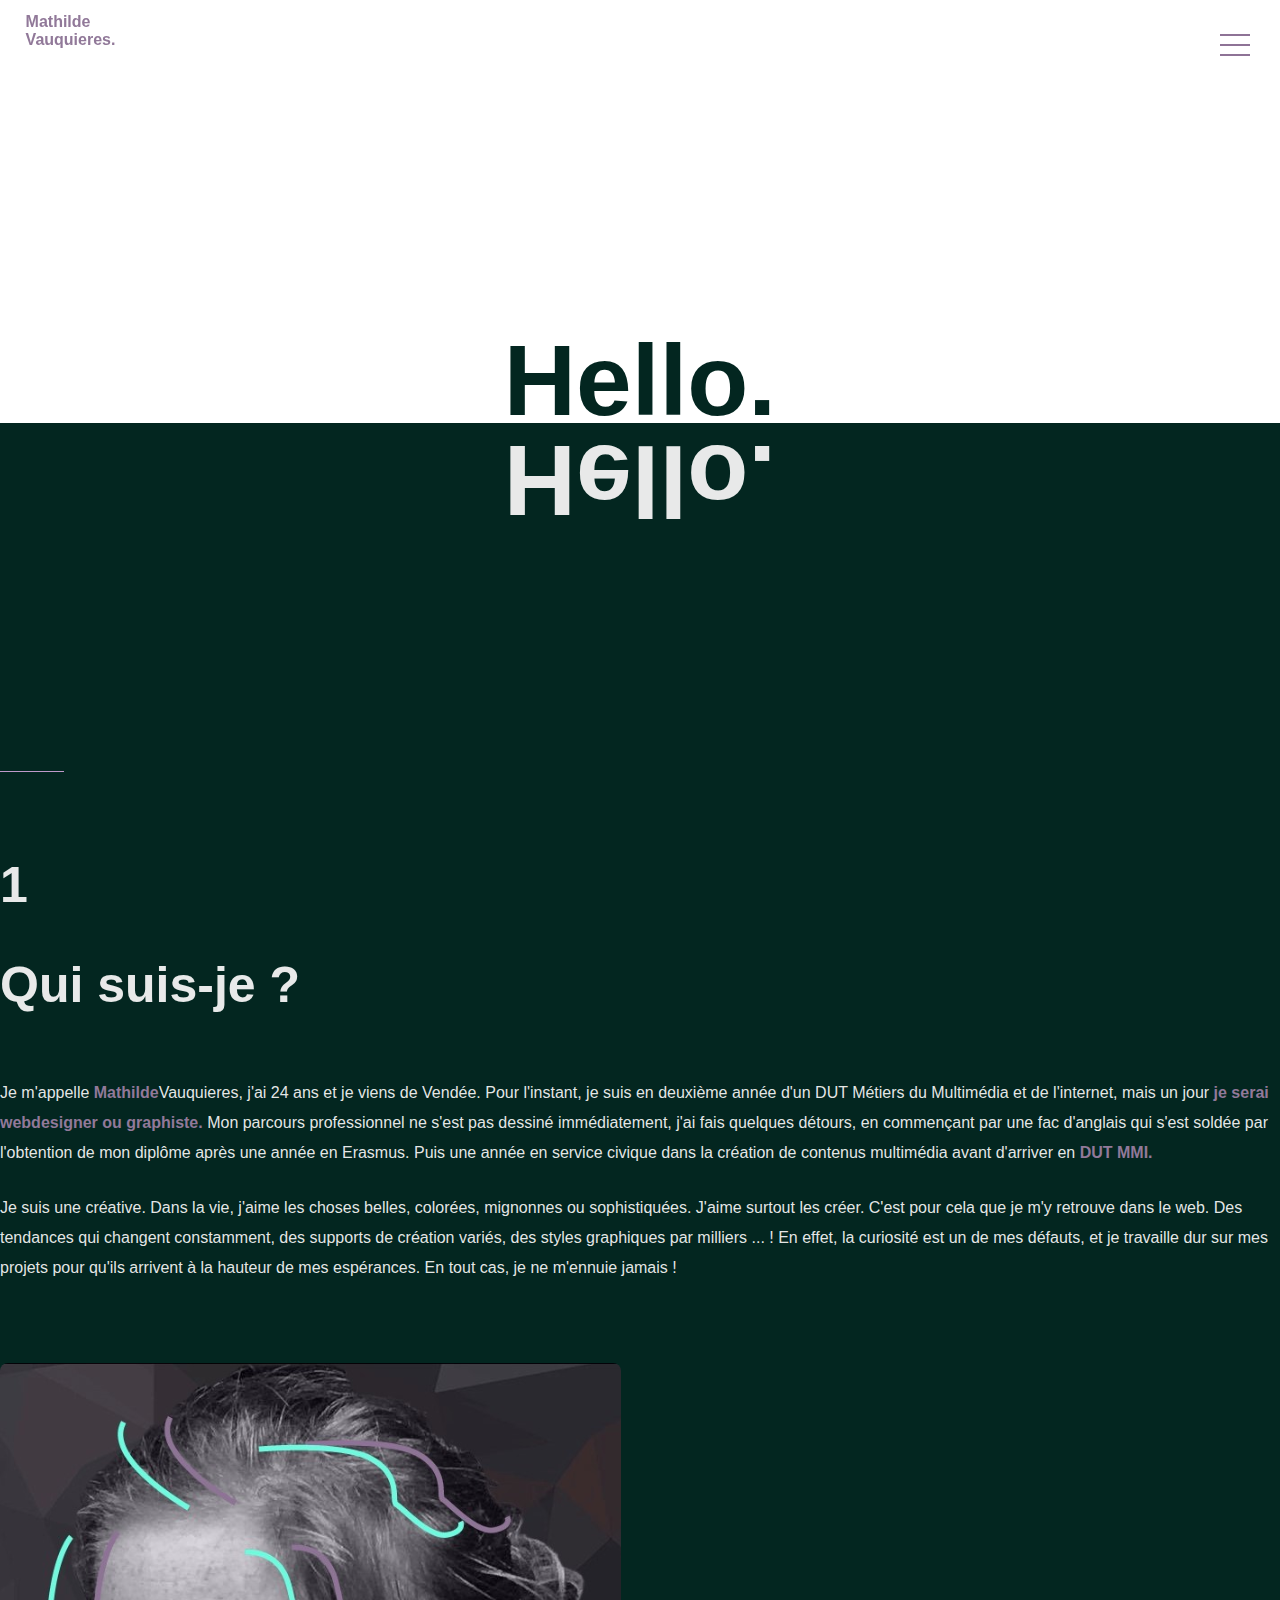
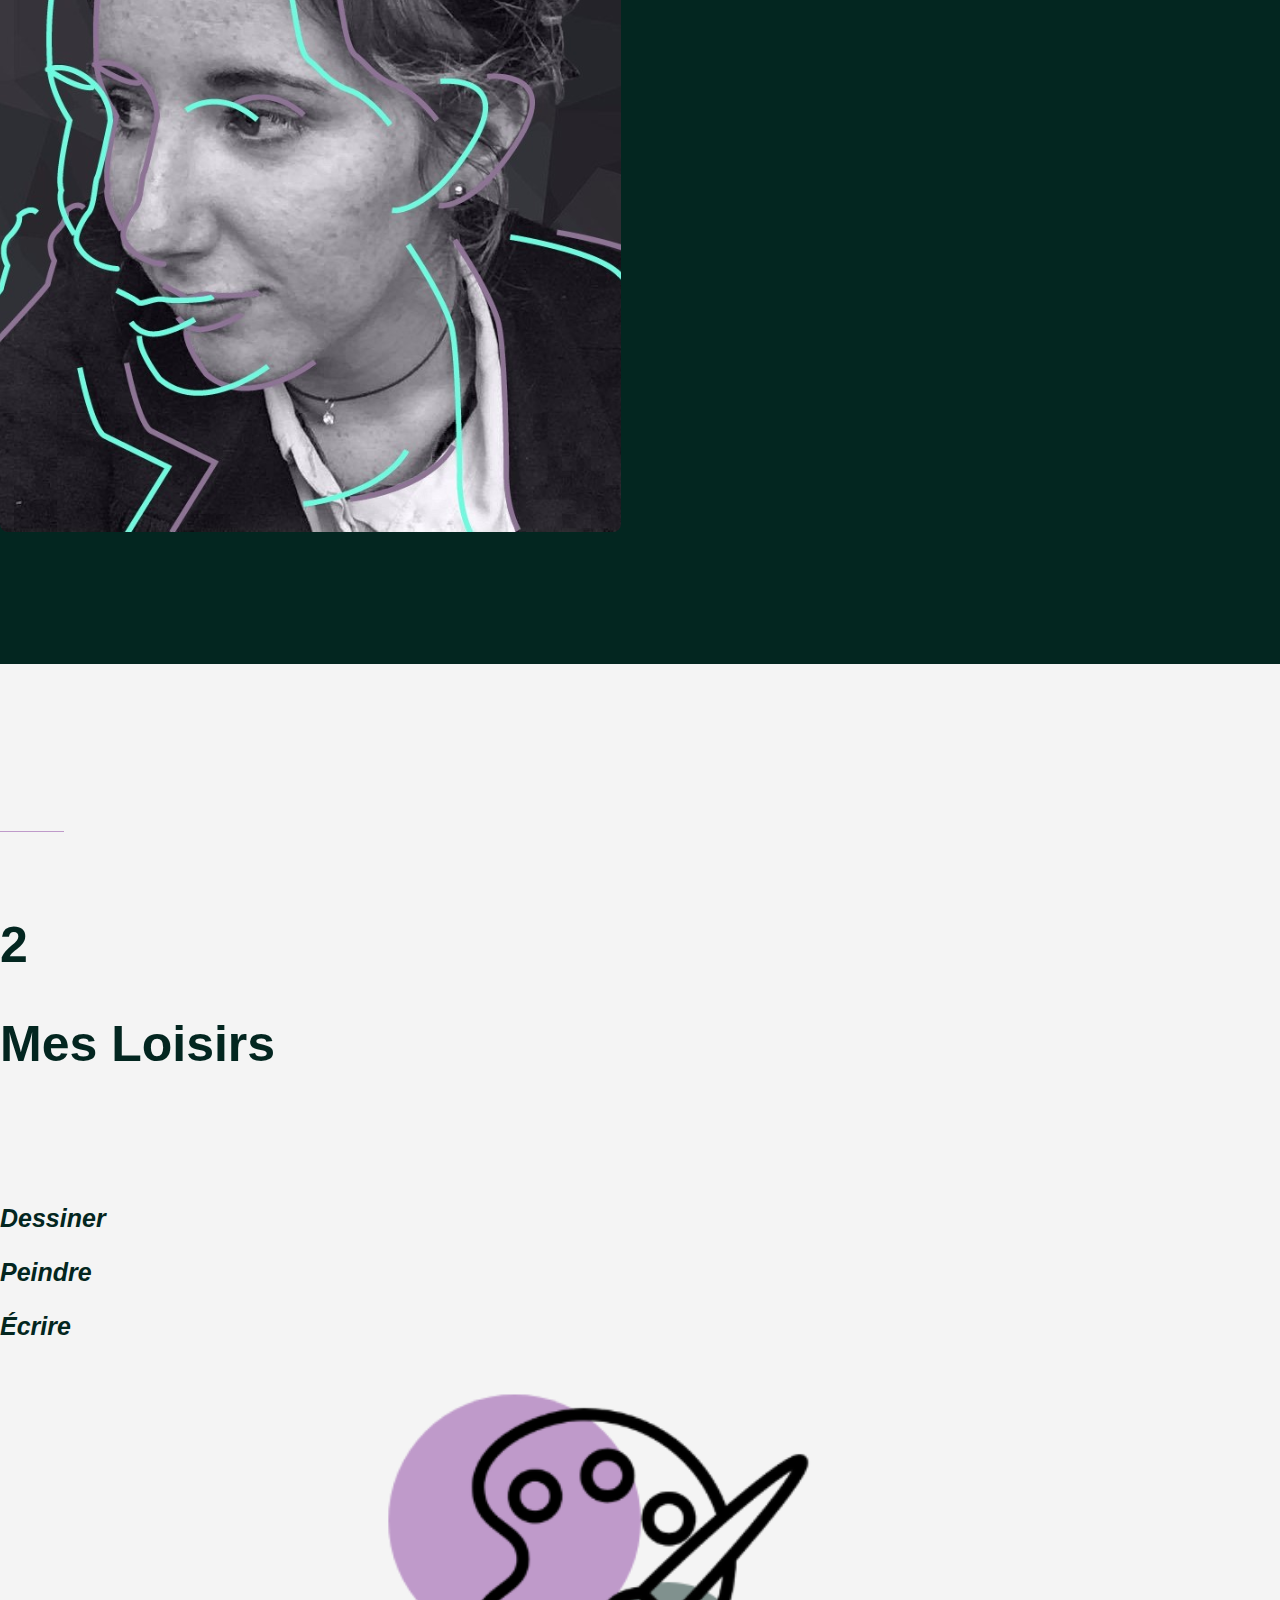
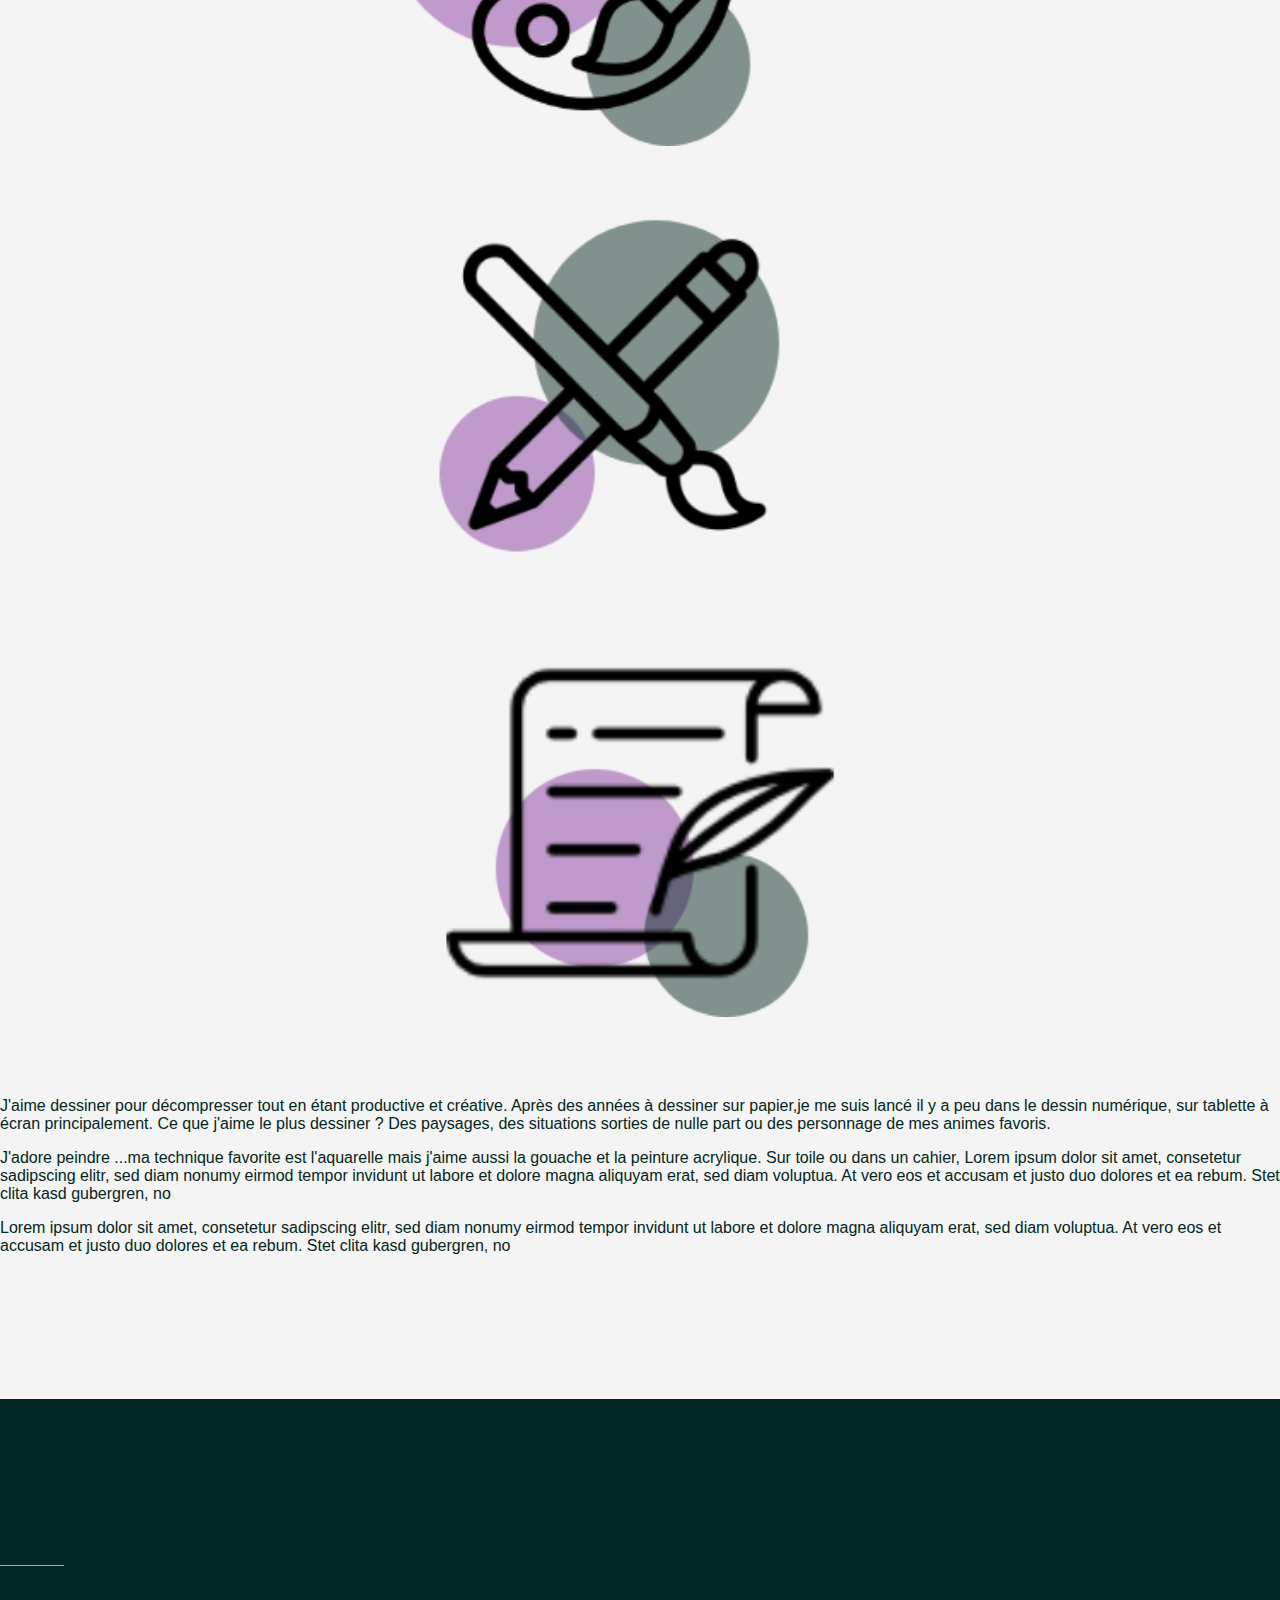
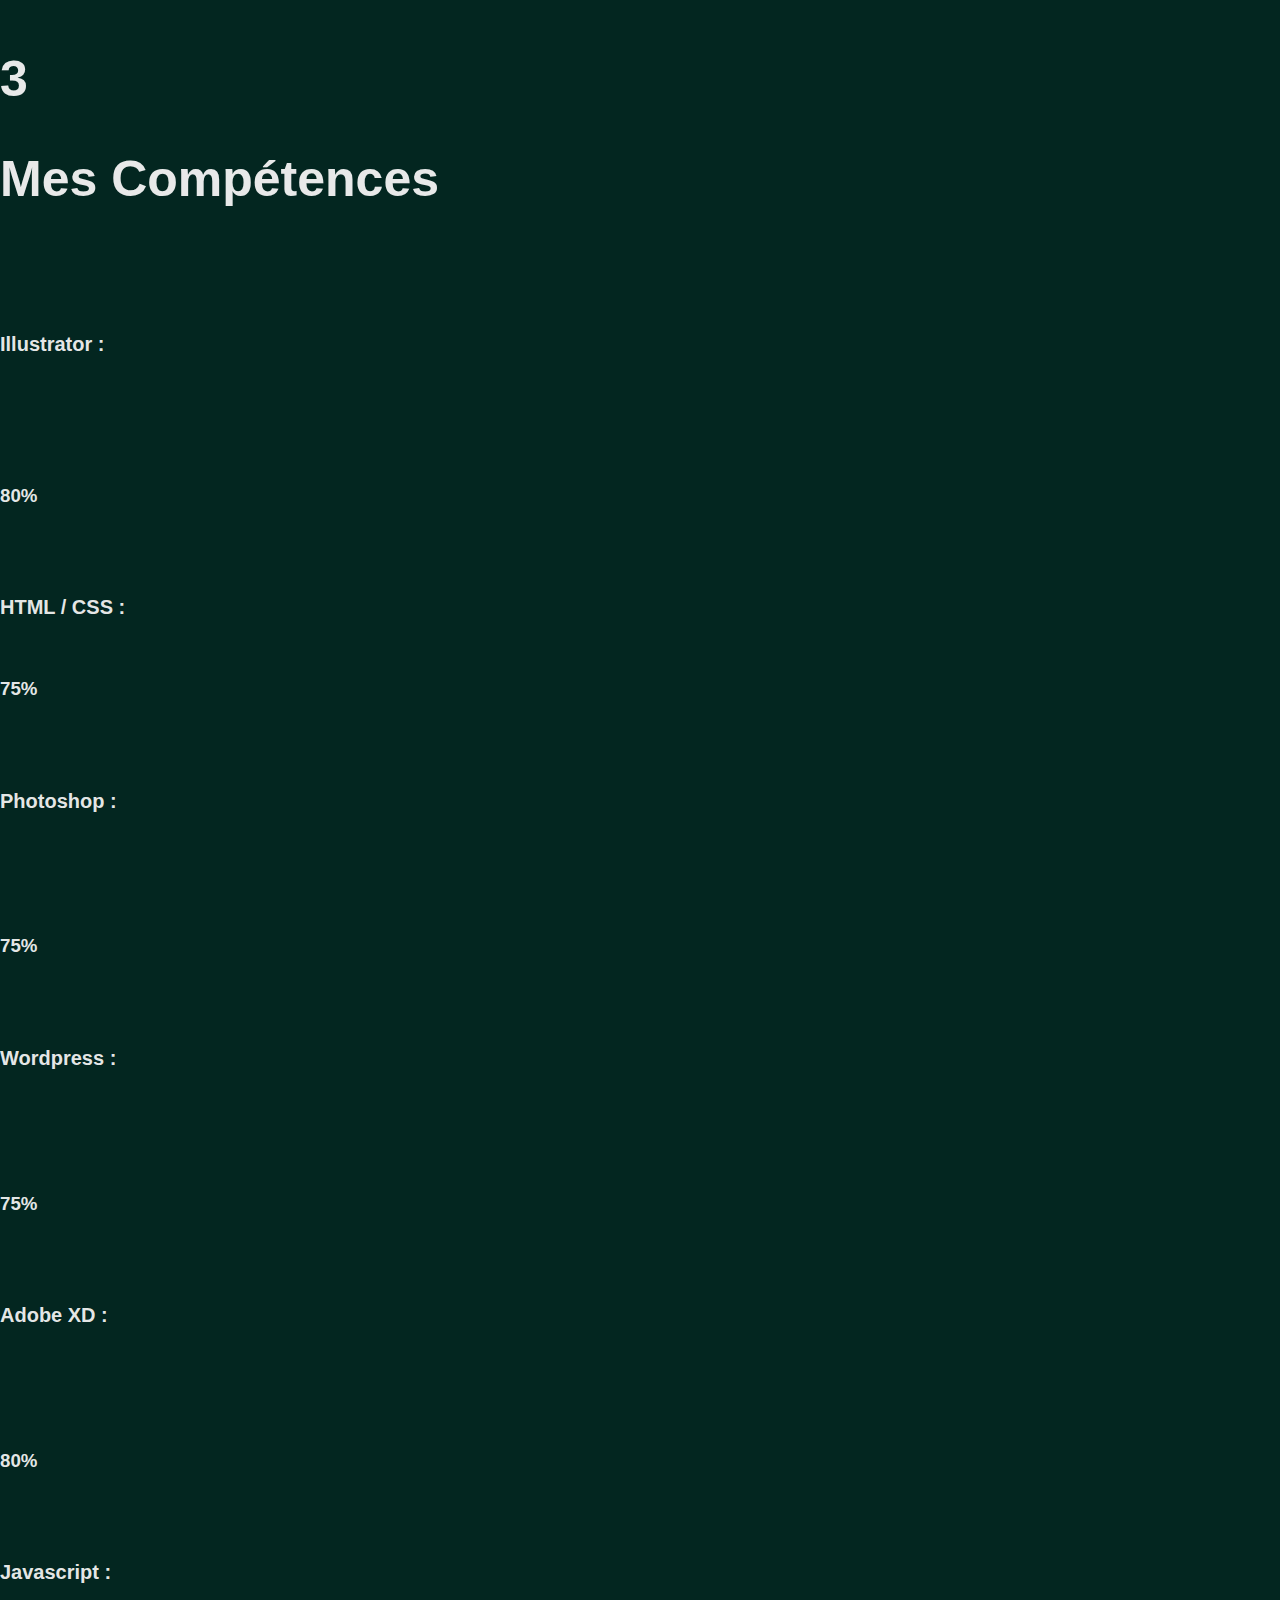
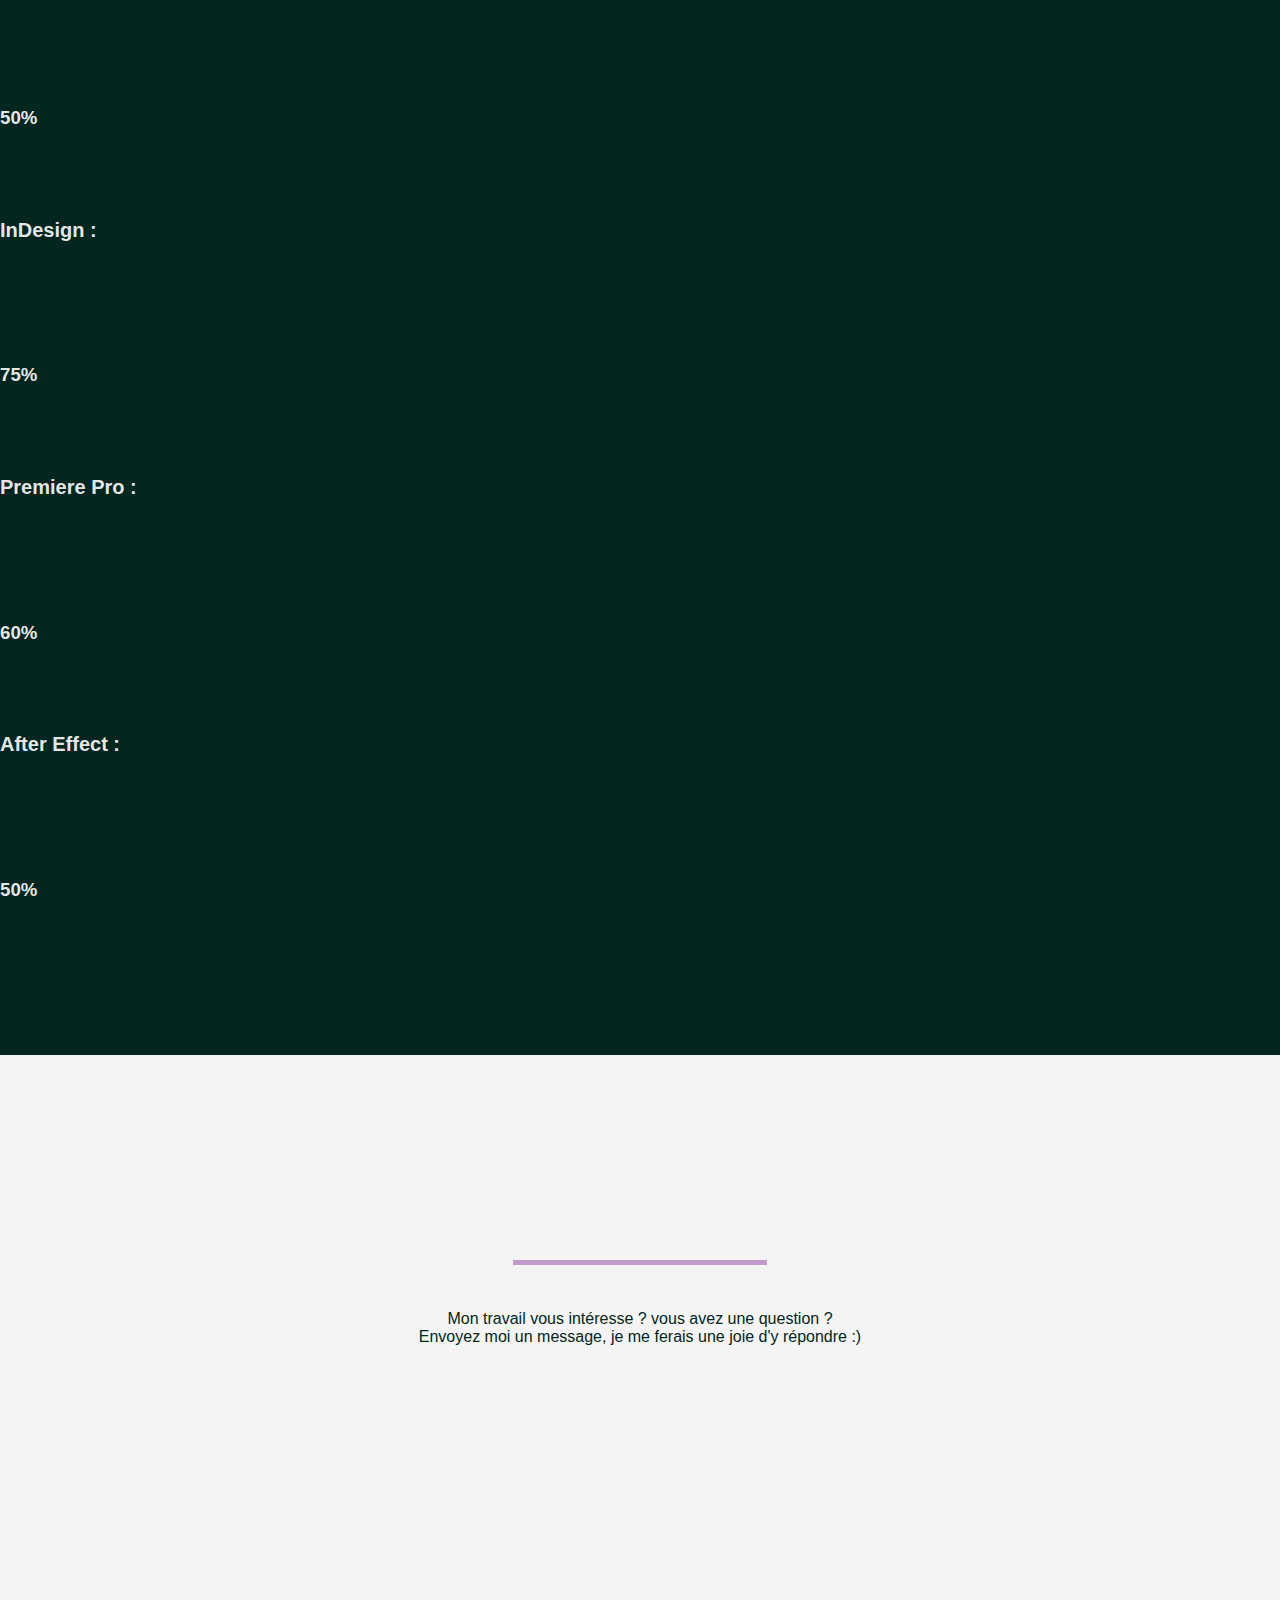
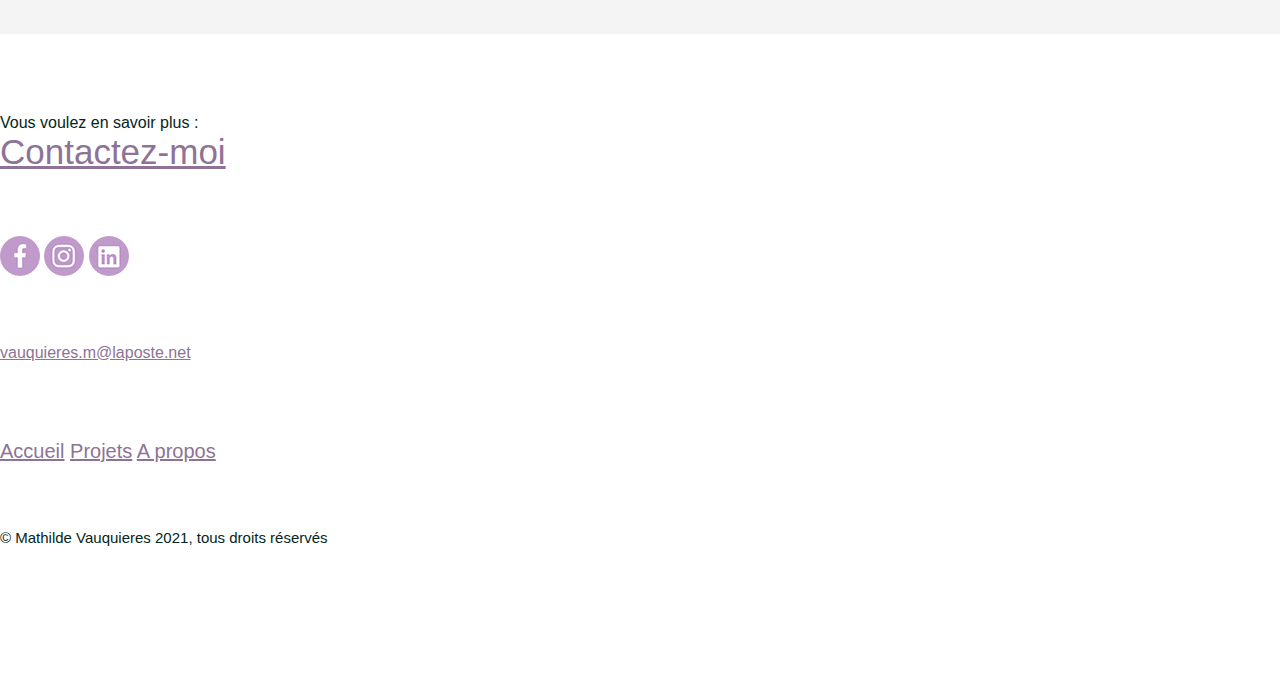
==== about.html @ ed8cfb17 "import about" ====
<!DOCTYPE html>
<html lang="fr">
    <head>
        <meta charset="UTF-8"/>
        <meta name="viewport" content="width=device-width, initial-scale=1, shrink-to-fit=no">

        <title>A Propos</title>

        <link rel="stylesheet" href="css/styles.css">
        <link rel="stylesheet" href="css/mediaqueries.css">
        <link rel="stylesheet" href="https://stackpath.bootstrapcdn.com/bootstrap/4.1.3/css/bootstrap.min.css" integrity="sha384-MCw98/SFnGE8fJT3GXwEOngsV7Zt27NXFoaoApmYm81iuXoPkFOJwJ8ERdknLPMO" crossorigin="anonymous">
        <link href="https://unpkg.com/aos@2.3.1/dist/aos.css" rel="stylesheet">

        <script src="js/script.js"></script>
        <script src="https://code.jquery.com/jquery-3.3.1.slim.min.js" integrity="sha384-q8i/X+965DzO0rT7abK41JStQIAqVgRVzpbzo5smXKp4YfRvH+8abtTE1Pi6jizo" crossorigin="anonymous"></script>
        <script src="https://cdnjs.cloudflare.com/ajax/libs/popper.js/1.14.3/umd/popper.min.js" integrity="sha384-ZMP7rVo3mIykV+2+9J3UJ46jBk0WLaUAdn689aCwoqbBJiSnjAK/l8WvCWPIPm49" crossorigin="anonymous"></script>
        <script src="https://stackpath.bootstrapcdn.com/bootstrap/4.1.3/js/bootstrap.min.js" integrity="sha384-ChfqqxuZUCnJSK3+MXmPNIyE6ZbWh2IMqE241rYiqJxyMiZ6OW/JmZQ5stwEULTy" crossorigin="anonymous"></script>


    </head>

    <body class="bodyabout">

    <header class="headerAbout">
        <p class="logoAbout">
            Mathilde <br> Vauquieres.
        </p>

        <div class="nav-toggle">
            <div class="nav-toggle-bar"></div>
         </div>
         <nav class="menu">
            <ul>
                <li><a href="accueil.html">accueil</a></li>
                <li><a href="article_1.html">Projets</a></li>
                <li><a href="about.html">A propos</a></li>
            </ul>
         </nav>         
    </header>
        <div id="progress"></div>

        <h1 class="titreabout">Hello.</h1>

        <section class="sectionAbout">
            <h1 class="titreabout1 flipH">Hello.</h1>

            <div class="container-fluid qui">
                <div class="row">
                    <img class="col-lg-1 col-md-1 col-sm-1 col-xs-1 barre1 img-fluid" src="img/barre.png">
                    <h2 class="col-lg-auto col-md-1 col-sm-1 col-xs-1 number">1</h2>
                    <h2 class="col-lg-auto col-md-auto col-sm-10 col-xs-auto who">Qui suis-je ?</h2>  
                </div>

                <div class="container">
                    <div class="row presentation">
                        <div class="col-lg-6">
                            <p class="texte"> 
                                Je m'appelle <strong style="color:#917999;">Mathilde</strong>Vauquieres, j'ai 24 ans et je viens de Vendée. Pour l'instant, je suis en deuxième année d'un DUT Métiers du Multimédia et de l'internet, mais un jour <strong style="color:#917999;">je serai webdesigner ou graphiste.</strong>
                                Mon parcours professionnel ne s'est pas dessiné immédiatement, j'ai fais quelques détours, en commençant par une fac d'anglais qui s'est soldée par l'obtention de mon diplôme après une année en Erasmus. Puis une année en service civique dans la création de contenus multimédia avant d'arriver en <strong style="color:#917999;">DUT MMI.</strong> 
                            </p>

                            <p class="texte part2">
                                Je suis une créative. Dans la vie, j'aime les choses belles, colorées, mignonnes ou sophistiquées. J'aime surtout les créer. C'est pour cela que je m'y retrouve dans le web. Des tendances qui changent constamment, des supports de création variés, des styles graphiques par milliers ... ! En effet, la curiosité est un de mes défauts,
                                et je travaille dur sur mes projets pour qu'ils arrivent à la hauteur de mes espérances. En tout cas, je ne m'ennuie jamais !
                            </p>
                        </div>

                        <div class="col-lg-1 col-md-6"></div>

                        <img class="col-lg-5 col-md-6 whoimg img-fluid" src="img/about.png">
                    </div>
                </div>

            </div>

        </section>

        <section>
            <div class="container-fluid loisir">
                <div class="row">
                    <img class="col-lg-1 col-md-1 barre1 img-fluid" src="img/barre.png">
                    <h2 class="col-lg-auto col-md-1 number">2</h2>
                    <h2 class="col-lg-auto col-md-auto who">Mes Loisirs</h2>  
                </div>

                <div class="container ">
                    <div class="row titrewho text-center">
                        <p class="col-lg-4 col-md-4 ">Dessiner</p>
                        <p class="col-lg-4 col-md-4">Peindre</p>
                        <p class="col-lg-4 col-md-4">Écrire</p>
                    </div>
                </div>

                <div class="container">
                    <div class="row imgloisirs d-flex justify-content-between">
                        <img class="col-lg-4 col-md-4 img-fluid" src="img/DESSIN.png">
                        <img class="col-lg-4 col-md-4 img-fluid" src="img/PEINDRE.png">
                        <img class="col-lg-4 col-md-4 img-fluid" src="img/ECRIRE.png">
                    </div>
                </div>

                <div class="container">
                    <div class="row">
                        <p class="col-lg-4 col-md-4">J'aime dessiner pour décompresser tout en étant productive et créative. Après des années à dessiner sur papier,je me suis lancé il y a peu dans le dessin numérique, sur tablette à écran principalement. Ce que j'aime le plus dessiner ? Des paysages, des situations sorties de nulle part ou des personnage de mes animes favoris.</p>
                        <p class="col-lg-4 col-md-4"> J'adore peindre ...ma technique favorite est l'aquarelle mais j'aime aussi la gouache et la peinture acrylique. Sur toile ou dans un cahier,                        Lorem ipsum dolor sit amet, consetetur sadipscing elitr, sed diam nonumy eirmod tempor invidunt ut labore et dolore magna aliquyam erat, sed diam voluptua. At vero eos et accusam et justo duo dolores et ea rebum. Stet clita kasd gubergren, no</p>
                        <p class="col-lg-4 col-md-4">Lorem ipsum dolor sit amet, consetetur sadipscing elitr, sed diam nonumy eirmod tempor invidunt ut labore et dolore magna aliquyam erat, sed diam voluptua. At vero eos et accusam et justo duo dolores et ea rebum. Stet clita kasd gubergren, no</p>
                    </div>
                </div>

            </div>
        </section>


        <section>
            <div class="container-fluid competence">
                <div class="row comptext">
                    <img class="col-lg-1 col-md-1 barre1 img-fluid" src="img/barre.png">
                    <h2 class="col-lg-auto col-md-1 number">3</h2>
                    <h2 class="col-lg-auto col-md-auto who">Mes Compétences</h2>  
                </div>

            <div class="container">
                <div class="row comptext text-center">

                    <div class="col-lg-6 col-md-6 marge"> 
                        <h3 class="text-left titreprog">Illustrator :</h3>

                        <div class="progress barreprog">
                            <div class="progress-bar progress-bar-striped progress-bar-animated illustrator" 
                                role="progressbar" 
                                aria-valuenow="25" 
                                aria-valuemin="0" 
                                aria-valuemax="75">
                            </div>
                        </div>

                        <div class="container">
                            <div class="row">
                                <div class="col-lg-6 col-md-6"></div>
                                <h3 class="col-lg-6 col-md-6 titreprog">80%</h3>
                            </div>
                        </div>

                    </div>

                    <div class="col-lg-6 col-md-6 marge"> 
                        <h3 class="text-left titreprog1">HTML / CSS :</h3>

                            <div class="progress barreprog" >
                                <div class="progress-bar progress-bar-striped progress-bar-animated w-75" 
                                    role="progressbar" 
                                    aria-valuenow="50" 
                                    aria-valuemin="0" 
                                    aria-valuemax="100">
                                </div>
                            </div>

                            <div class="container">
                                <div class="row">
                                    <div class="col-lg-6 col-md-6 marge"></div>
                                    <h3 class="col-lg-6 col-md-6 titreprog">75%</h3>
                                </div>
                            </div>
                    </div>
                    
                    <div class="col-lg-6 col-md-6 marge "> 
                        <h3 class="text-left titreprog1">Photoshop :</h3>

                        <div class="progress barreprog">
                            <div class="progress-bar progress-bar-striped progress-bar-animated w-75" 
                                role="progressbar" 
                                aria-valuenow="25" 
                                aria-valuemin="0" 
                                aria-valuemax="75">
                            </div>
                        </div>

                        <div class="container">
                            <div class="row">
                                <div class="col-lg-6 col-md-6"></div>
                                <h3 class="col-lg-6 col-md-6 titreprog">75%</h3>
                            </div>
                        </div>
                    </div>

                    <div class="col-lg-6 col-md-6 marge"> 
                        <h3 class="text-left titreprog1">Wordpress :</h3>
                               
                        <div class="progress barreprog">
                            <div class="progress-bar progress-bar-striped progress-bar-animated wordpress" 
                                role="progressbar" 
                                aria-valuenow="50" 
                                aria-valuemin="0" 
                                aria-valuemax="100">
                            </div>
                        </div>

                        <div class="container">
                            <div class="row">
                                <div class="col-lg-6 col-md-6"></div>
                                <h3 class="col-lg-6 col-md-6 titreprog">75%</h3>
                            </div>
                        </div>
                    </div>

                    <div class="col-lg-6 col-md-6 marge"> 
                        <h3 class="text-left titreprog1">Adobe XD :</h3>
                        
                        <div class="progress barreprog">
                            <div class="progress-bar progress-bar-striped progress-bar-animated illustrator" 
                                role="progressbar" 
                                aria-valuenow="25" 
                                aria-valuemin="0" 
                                aria-valuemax="75">
                            </div>
                        </div>

                        <div class="container">
                            <div class="row">
                                <div class="col-lg-6 col-md-6"></div>
                                <h3 class="col-lg-6 col-md-6 titreprog">80%</h3>
                            </div>
                        </div>
                    </div>

                    <div class="col-lg-6 col-md-6 marge"> 
                        <h3 class="text-left titreprog1">Javascript :</h3>
                       
                        <div class="progress barreprog">
                            <div class="progress-bar progress-bar-striped progress-bar-animated wordpress w-50" 
                                role="progressbar" 
                                aria-valuenow="50" 
                                aria-valuemin="0" 
                                aria-valuemax="100">
                            </div>
                        </div>

                        <div class="container">
                            <div class="row">
                                <div class="col-lg-6 col-md-6"></div>
                                <h3 class="col-lg-6 col-md-6 titreprog">50%</h3>
                            </div>
                        </div>
                    </div>

                    <div class="col-lg-6 col-md-6 marge"> 
                        <h3 class="text-left titreprog1">InDesign :</h3>

                        <div class="progress barreprog">
                            <div class="progress-bar progress-bar-striped progress-bar-animated wordpress w-75" 
                                role="progressbar" 
                                aria-valuenow="50" 
                                aria-valuemin="0" 
                                aria-valuemax="100">
                            </div>
                        </div>

                        <div class="container">
                            <div class="row">
                                <div class="col-lg-6 col-md-6"></div>
                                <h3 class="col-lg-6 col-md-6 titreprog">75%</h3>
                            </div>
                        </div>
                    </div>

                    <div class="col-lg-6 col-md-6 marge"> </div>

                    <div class="col-lg-6 col-md-6 marge"> 
                        <h3 class="text-left titreprog1">Premiere Pro :</h3>
                                
                        <div class="progress barreprog">
                            <div class="progress-bar progress-bar-striped progress-bar-animated wordpress wordpress" 
                                role="progressbar" 
                                aria-valuenow="50" 
                                aria-valuemin="0" 
                                aria-valuemax="100">
                            </div>
                        </div>

                        <div class="container">
                            <div class="row">
                                <div class="col-lg-6 col-md-6"></div>
                                <h3 class="col-lg-6 col-md-6 titreprog">60%</h3>
                            </div>
                        </div>
                    </div>

                    <div class="col-lg-6 col-md-6 marge"> </div>

                    <div class="col-lg-6 col-md-6 marge"> 
                        <h3 class="text-left titreprog1">After Effect :</h3>
                                
                        <div class="progress barreprog">
                            <div class="progress-bar progress-bar-striped progress-bar-animated wordpress w-50" 
                                role="progressbar" 
                                aria-valuenow="50" 
                                aria-valuemin="0" 
                                aria-valuemax="100">
                            </div>
                        </div>

                        <div class="container">
                            <div class="row">
                                <div class="col-lg-6 col-md-6"></div>
                                <h3 class="col-lg-6 col-md-6 titreprog">50%</h3>
                            </div>
                        </div>
                    </div>
                
                    
                </div>
            </div>


        </div>

        </section>

        <section class="formulaire">
                
            <h2 class="text-center"> CONTACTEZ-MOI</h2>
            <img class="barreform" src="img/barre.png">

            <p class="textform">
                Mon travail vous intéresse ? vous avez une question ? <br>
                Envoyez moi un message, je me ferais une joie d'y répondre :) 
            </p>

            <div class="container">

                <div class="row formu">

                    <form action="">

                        <div class="form-group">
                            <input class="form-control" type="text" placeholder="Votre nom & prénom">
                        </div>

                        <div class="form-group">
                            <input class="form-control" type="email" aria-describedby="emailHelp" placeholder="Votre email">
                        </div>
                                
                        <div class="form-group">
                            <textarea class="form-control" rows="3" placeholder="Votre message"></textarea>
                        </div>

                        <button type="submit" class="btn formbtn">Envoyer</button>

                    </form>
                </div>
            </div>
        </section>

        <footer class="footerabout">
            <div class="container footerabout1 ">
                <div class="row">
                    <div class="col-lg-6 col-md-6"> 
                        <p>Vous voulez en savoir plus : </br>
                            <a href="#" class="contact">Contactez-moi</a>
                        </p>

                        <div class="row icones">
                                <a href="#"><img class="col-lg-auto" src="img/fb.png"></a>
                                <a href="#"><img class="col-lg-auto" src="img/insta.png"></a>
                                <a href="#"><img class="col-lg-auto" src="img/linkedin.png"></a>
                        </div>

                        <a class="mail" href="mailto:vauquieres.m@laposte.net">vauquieres.m@laposte.net</a>
                    </div>

                    <div class="col-lg-6 col-md-6 text-left"> 
                        <div class="row"> 
                            <a href="accueil.html" class="col-lg-12 liensf">Accueil</a>
                            <a href="#" class="col-lg-12 liensf">Projets</a>
                            <a href="about.html" class="col-lg-12 liensf">A propos</a>
                        </div>

                        <p class="droit">© Mathilde Vauquieres 2021, tous droits réservés</p>
                    </div>

                </div>

            </div>
        </footer>



    <script src="js/script.js"></script>
    <script src="https://unpkg.com/aos@2.3.1/dist/aos.js"></script>



</body>
</html>
---- css/styles.css ----
html, body{
    margin:0;
    padding:0;
}

.bodyaccueil {
    width:100%;
    background: url(../img/fond.png);
    background-attachment: fixed;  
    
}

 /* -------------BARRE PROGRESS-------------*/


 #progress{
	background-color:#8E7396;
	height: 3px;
	width: 0;
	position: fixed;
	top: 0;
	left: 0;
	z-index: 9999;
}

/* ------------- IMG ACCUEIL-------------*/

.headerAccueil{
    background:rgba(255,255,255,0);

}
.logo{
    float:left;
    margin-left:2%;
    margin-top:1%;
    position: fixed;
    color: #917999;
}

.logocolor{
    color: #917999;
}

.sectionAccueil{
    position: relative;
    width:100%;
    height:100vh;
    overflow:hidden;
    display:flex;
    justify-content: center;
    align-items: center;
}

.img1{
    margin-top:5%;
}

.img-1{
    margin-left: 5%;
    margin-top:-2%;
}

.img-2{
    margin-left: 18%;
    margin-top:18%;
}

.img-3{
    margin-left: 10%;
    margin-top: 55%;
}

.img-4{
    margin-top: 7%;
}


/* -------------ACCUEIL-------------*/

.titre, p, a, h1,h2, .sectionAccueil {
    color:#f3f3f3f3;
    font-family: "Playfair Display", sans-serif;
}

.titre{
    margin-top:15%;
}

.layer {
    list-style-type: none;
    float:right;
    position: absolute;
    right:0;
    bottom: 0;
}

.nuage{
    top:5%;
    z-index:-97;
}

.cercle{
    z-index: -99;
}

.montagne, .colline{
    z-index:-98;
}

.no-padding > [class*='container-fluid'] {
padding-right:0;
padding-left:0;
}

.MV {
    font-size: 75px;
}

.web {
    font-size:30px;
}

.barre{
    padding-top:3%;
    padding-bottom:3%;
}

.fp-viewing-firstPage #fp-nav ul li a span{
    background: #f3f3f3;
}

.fp-viewing-secondPage #fp-nav ul li a span{
    background: #f3f3f3;
}

.fp-viewing-3rdPage #fp-nav ul li a span{
    background: #f3f3f3;
}

.fp-viewing-4rthPage #fp-nav ul li a span{
    background: #f3f3f3;
}

.fp-viewing-5thPage #fp-nav ul li a span{
    background: #f3f3f3;
}
/* -----ACCUEIL > Projet1--------*/

.projet1{
    margin-top:30%;
}

.titreprojet{
    font-size:50px;
}

.legende{
    font-size:25px;
}

.btn{
    background-color: #8E7396;
    color:#f3f3f3f3;
}

.voirplus{
    margin-left:39%;
}

.bouton{
   position:relative;
   float:left;
   margin-top:-16%;
}

.btn:hover{
    background-color: violet;
    color: #f3f3f3f3;
}

.img1{
    float:right;
    margin-top:5%;
    margin-bottom:5%;
    margin-right:5%;
}

.titreprojet, .legende{
    margin-left:20%;
}

.barreprojet{
    margin-left:50%;
    margin-top:15%;
    margin-bottom:15%;
}

.numero{
    font-size:150px;
    font-weight: bold;
    position: relative;
    float:right;
    margin-top:-22%;
    margin-left:2%;
    color:#f3f3f3f3!important;
}

.text-right{
    margin-left:-2%;
}

.num{
    color:#f3f3f3f3;
}


/* -------------ACCUEIL > FOOTER-------------*/

.footeraccueil{
    background-color:#032620;
    margin-top:20%;
    padding-bottom:5%;
    padding-top:5%;
}

.contact{
    color:#8E7396;
    font-size: 35px;
    cursor: pointer;
}

.contact:hover{
    color: violet;
    text-decoration: none;
}

.icones{
    margin-top:5%;
    margin-bottom:5%;
}

.mail{
    color:#8E7396;
    text-decoration: underline;
}

.mail:hover{
    color:violet;
    text-decoration: none;
}

.liensf{
    color:#8E7396;
    font-size: 20px;
    cursor: pointer;
    line-height: 50px;
}
    
.liensf:hover{
    color: violet;
    text-decoration: none;
}

.droit{
    padding-top:3%;
    font-size: 15px;
}
/* -------------MENU-------------*/

.nav-toggle{
    background: transparent;
    width:30px;
    height: 30px;
    position: absolute;
    top: 30px;
    right:30px;
    display: flex;
    align-items: center;
    justify-content: center;
    z-index: 2;
    cursor: pointer;
 }
 .nav-toggle-bar{
    background: #8E7396;
    width: 100%;
    height: 2px;
    position: absolute;
    left: 0;
    transition:all .5s;
 }
 .nav-toggle-bar::before{
    background: #8E7396;
    width: 100%;
    height: 2px;
    position: absolute;
    left: 0;
    content:"";
    top: -10px;
    transition:all .5s;
 }
 .nav-toggle-bar::after{
    background: #8E7396;
    width: 100%;
    height: 2px;
    position: absolute;
    left: 0;
    content:"";
    top: 10px;
    transition:all .5s;
 }
 .menu{
    position: fixed;
    background: white;
    top: 0;
    left: 0;
    bottom: 0;
    right: 0;
    display: flex;
    z-index: 1;
    transform: translateX(100vw);
    transition: all .5s;
    justify-content: center;
 }
 .menu ul{
    list-style: none;
    margin: 0;
    padding: 0;
    text-transform: uppercase;
 }
 .menu li{
    margin-bottom: 30px;
    margin-top: 70px;
 
 }
 .menu a{
    color: #032620;
    text-decoration: none;
    font-family: "Playfair Display", sans-serif;
    font-size: 75px;
    text-align: center;
 }

 .menu a:hover{
    color: brown;
 }
 .menu-open .menu{
    transform: translateX(0);
 }
 .menu-open .nav-toggle-bar{
    transform: rotate(135deg);
 }
 .menu-open .nav-toggle-bar:before,
 .menu-open .nav-toggle-bar:after{
    transform: rotate(90deg);
    top: 0;
 }
 .nav-toggle{
    transition: all .5s;
 
 }
 .noscroll{
    overflow: hidden;
 }
 .noscroll body{
    overflow: hidden;
 }
 .menu li{
    transform: translateX(70px);
    transition: all .5s ease;
    opacity: 0;
 }
 .menu-open .menu li{
    transform: translateX(0);
    opacity: 1;
 }
 .menu-open .menu li:nth-child(n+1){transition-delay: .3s;}
 .menu-open .menu li:nth-child(n+2){transition-delay: .35s;}
 .menu-open .menu li:nth-child(n+3){transition-delay: .4s;}
 .menu-open .menu li:nth-child(n+4){transition-delay: .45s;}
 .menu-open .menu li:nth-child(n+5){transition-delay: .5s;}

 /* -------------A PROPOS-------------*/

 .bodyabout{
    font-family: "Playfair Display", sans-serif;
 }

 .headerAbout{
    background:rgba(255,255,255);
    padding-bottom:20%;
 }
 
 .logoAbout{
     color: #917999;
     font-weight: bolder;
     float:left;
     margin-left:2%;
     margin-top:1%;
     position: fixed;
 }

 .titreabout{
     color:#032620;
     font-size:100px;
     text-align:center;
     margin-bottom:-1.2%;

 }

 .titreabout1{
     color:#f3f3f3f3;
     font-size:100px;
     transform: rotateX(180deg);
     content: "W3Docs";
     display: flex;
     justify-content: center;
     margin-top: -1.2%;
 }

 .sectionAbout{
     background-color: #032620;
 }

 .number{
    font-size:50px;
    font-weight:bolder;
    color:#f3f3f3f3;
 }

 .who{
    font-size:50px;
    font-weight:bolder;
    color:#f3f3f3f3;
}

.texte{
    line-height: 30px;
    color:#f3f3f3f3;
    margin-top:5%;
}

.part2{
    margin-top:2%;
}

.qui h2,p{
    color:#f3f3f3f3;
}

.qui, .formulaire{
    padding-bottom: 10%;
    padding-top: 10%;
}

.competence{
    padding-top: 10%;
}

.presentation{
    margin-top:3%;
}

.barre1{
    padding-top:3%;
    padding-bottom:3%;
    max-width:5%;
}


 /* -------------ABOUT > LOISIRS-------------*/


.loisir, .formulaire{
    background-color: #f3f3f3f3; 
    padding-bottom: 10%;
    padding-top: 10%;   
}

.loisir h2,p{
    color:#032620;
}

.imgloisirs img{
    width: 50%;
    height: 50%;
    margin: auto;    
    display: block;
    padding-bottom:5%;
}

.titrewho{
    padding-top: 5%;
    padding-bottom: 2%;
    font-style: italic;
    font-weight: bolder;
    font-size:25px;
    color:#f3f3f3f3;
}

 /* -------------LOISIRS > COMPETENCES-------------*/


.col-lg-6, .comp{
    padding-bottom:5%;
}

.competence{
    background-color: #032620;
}

.comptext{
    color:#f3f3f3f3;
    padding-bottom: 5%;
}

.text-left{
    font-size:20px;
}

.illustrator{
    width:80%;
}

.wordpress{
    width:65%;
}

.barreprog{
    margin-right: 20%;
}

.progress-bar{
    background-color: #8E7396!important;
}

.progress{
    height: 20px!important;
}

.titreprog{
    margin-bottom: 2%!important;
    padding-left:-10%;
}

.marge {
    padding-bottom:0!important;
}


/* -------------LOISIRS > FORMULAIRE-------------*/

.formulaire{
    text-align: center;
}

    .barreform{
        position: relative;
    }

    .formbtn{
        margin-left:260%;
    }

    .form-group{
        width:200%;
        margin-left:180%;
    }

    .textform{
        padding-top: 2%;
        padding-bottom: 2%;
    }

    .footerabout{
        background-color:white;
    }

    .footerabout1{
        margin-top:0;
        padding-bottom:5%;
        padding-top:5%;
    }

    /* ------------- PROJET MAIRIE-------------*/

    .mairie{
        padding-top:5%;
        background-color:#032620;
    }

    .titreproj, .titreproj1, .titreproj2 {
        font-size: 55px;
        z-index: 2;
    }

    .titreproj1{
        margin-left:5%;
    }

    .titreproj2{
        margin-left:10%;
    }
    
    .butprojet {
        font-size:30px;
    }
    
    .barre{
        padding-top:3%;
        padding-bottom:3%;
    }

    .boutonprojet{
        position:relative;
        margin-top: 2%;
    }

    .butprojet, .boutonprojet{
        margin-left:5%;
        z-index: 2;
    }

     .projet{
         padding-top:7%;
         padding-bottom:10%;
         font-family: "playfair display", sans-serif;
         color:#f3f3f3f3;
     }

     .barre2{
        padding-top: 3%;
        padding-bottom: 3%;
        margin-left: 25%;
        z-index: 2;
        width:15%!important;
     }
    
/* ------------- projet mairie > part1-------------*/

.projetsumup, .annee, .description, .charte, .dev, .com, .final, .next{
    background-color: #f3f3f3;
    font-family: "playfair display", sans-serif;
    color:#032620;
    padding-top:3%;
}

.imgaccueil{
    float:right; 
    position:relative; 
    margin-top:-50%;
}

.liste li{
    padding-bottom:5%;
}

.img1{
    position:relative;
}

.description{
    padding-bottom:2%;
}

.sumup{
    margin-left:6%;
    padding-bottom:10%;
}

.info{
    padding-bottom:5%;
    margin-left:5%;
}

.mairie1{
margin:0!important;
}

.annee{
    font-size:50px;
    margin-top:-7%;
}

.descriproj{
    margin-left:15%;
}
---- css/mediaqueries.css ----
@media screen and (max-width: 768px) {
  .form-group {
    margin-left:80%;
  }

  .formbtn {
    margin-left: 160%;
  }

}

@media screen and (min-width: 320px) and (max-width: 420px) {
  h2{
    font-size:25px!important;
  }

  p{
    font-size:12.5px;
  }

  .titreabout, .titreabout1{
    font-size:75px;
  }

  .barre1{
    width: 20%!important;;
  }

  .form-control{
    width: 70%!important;;
  }
  
  .form-group {
    margin-left:20%;
  }
  
    .formbtn {
      margin-left: 65%;
    }

    .number{
      width:5%!important;
    } 
    
    .who{
      width:65%!important;
    }
}
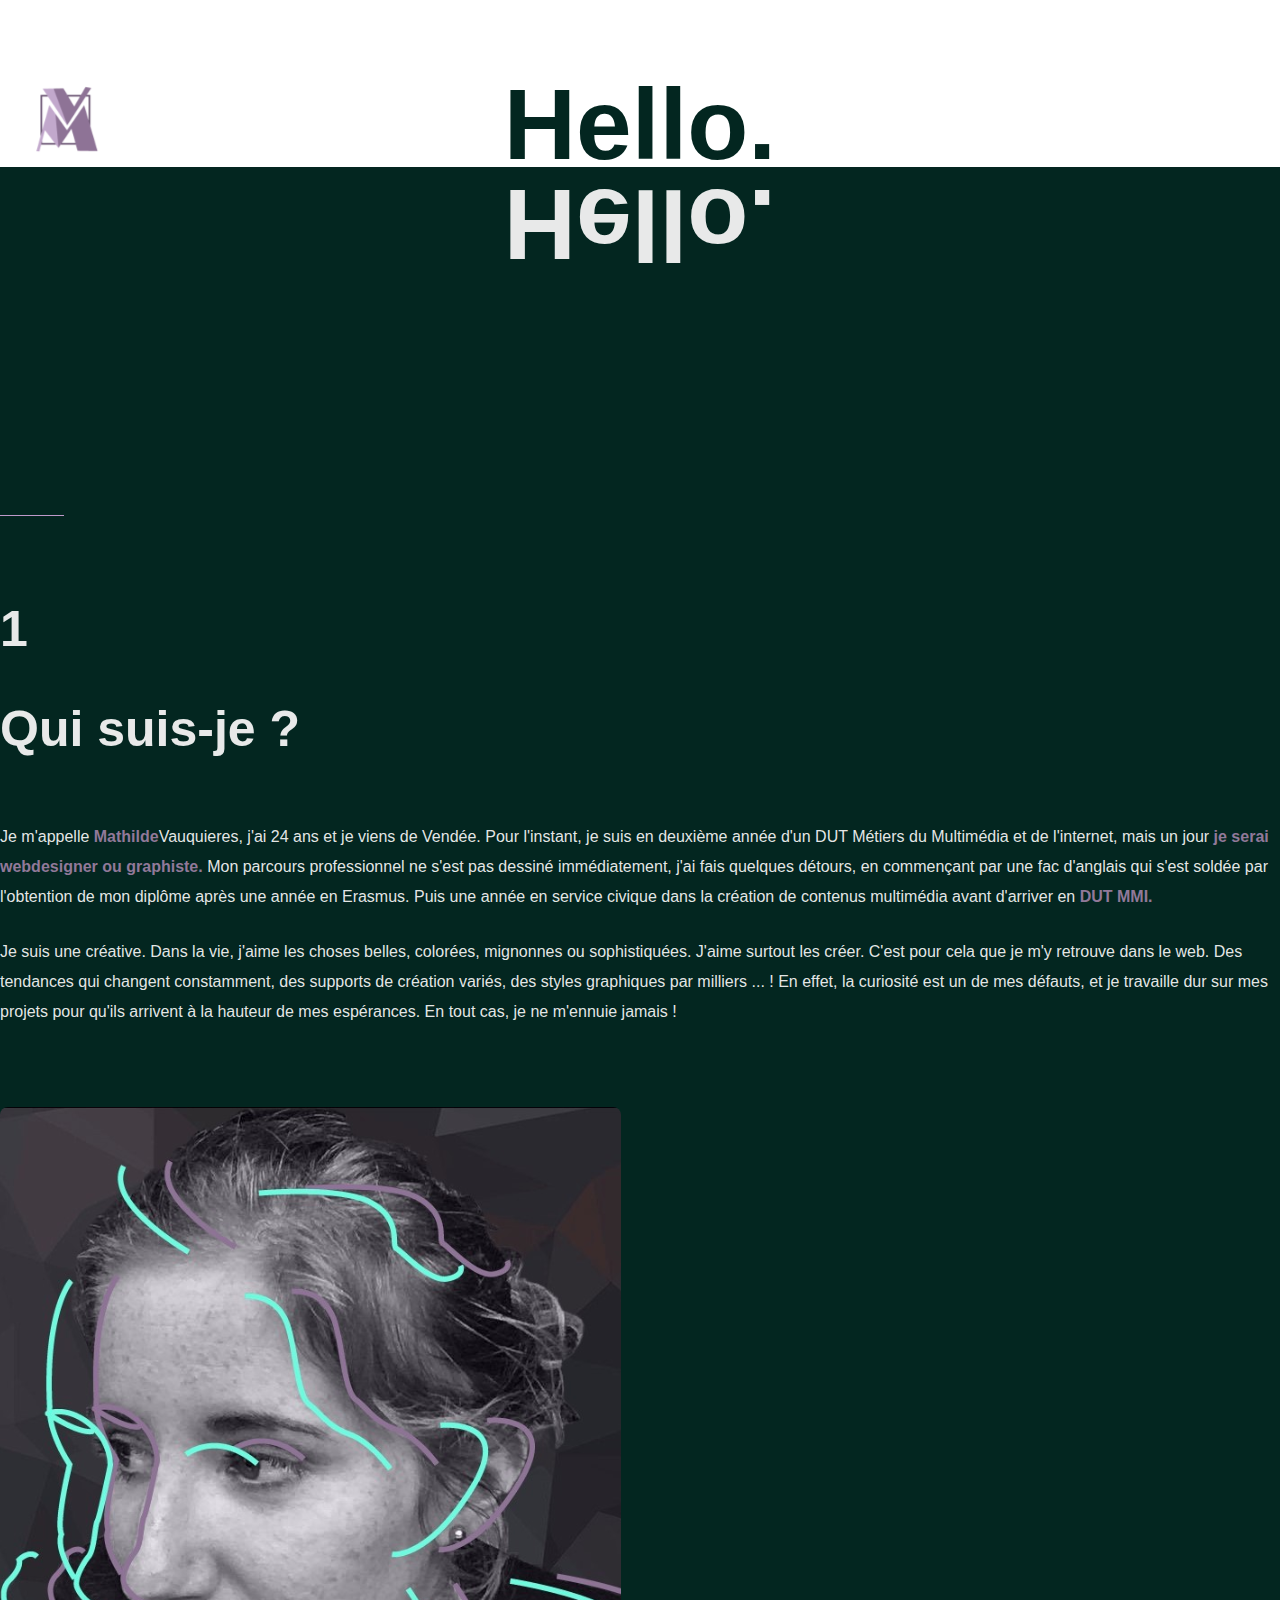
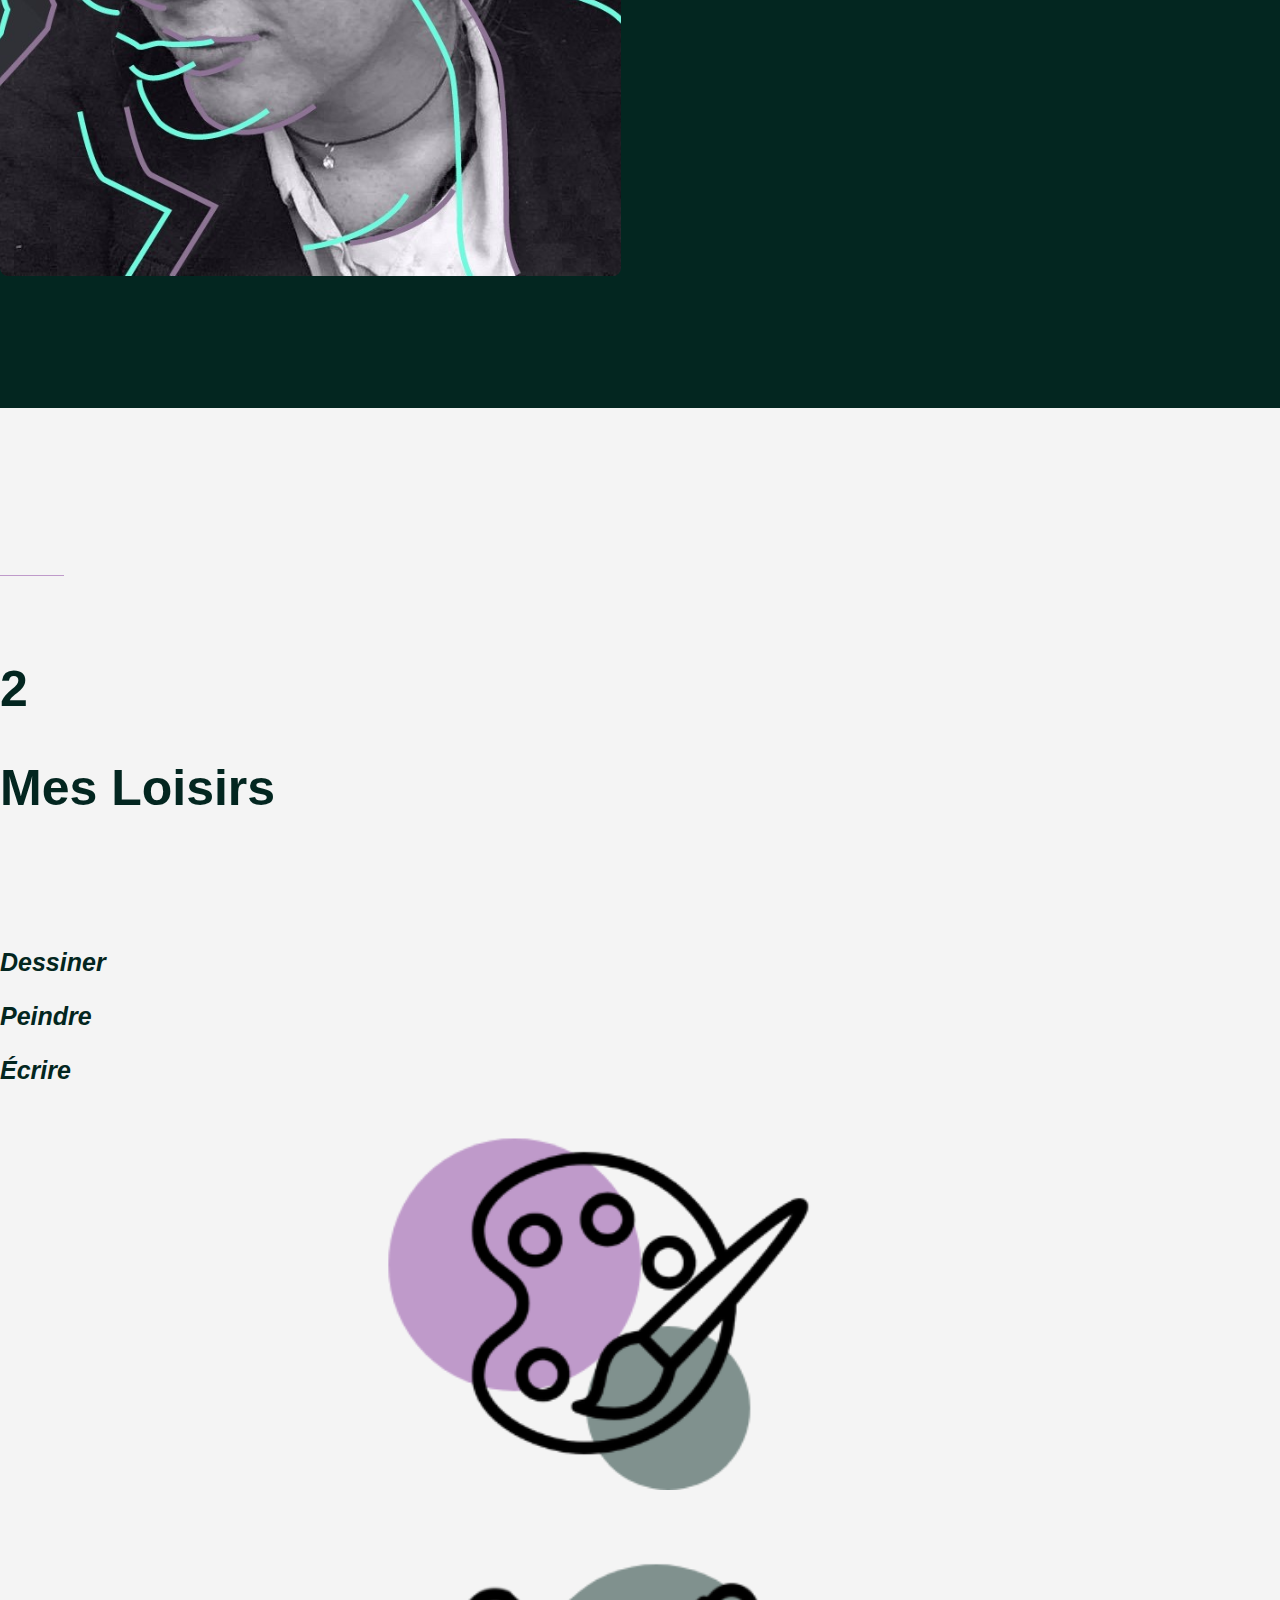
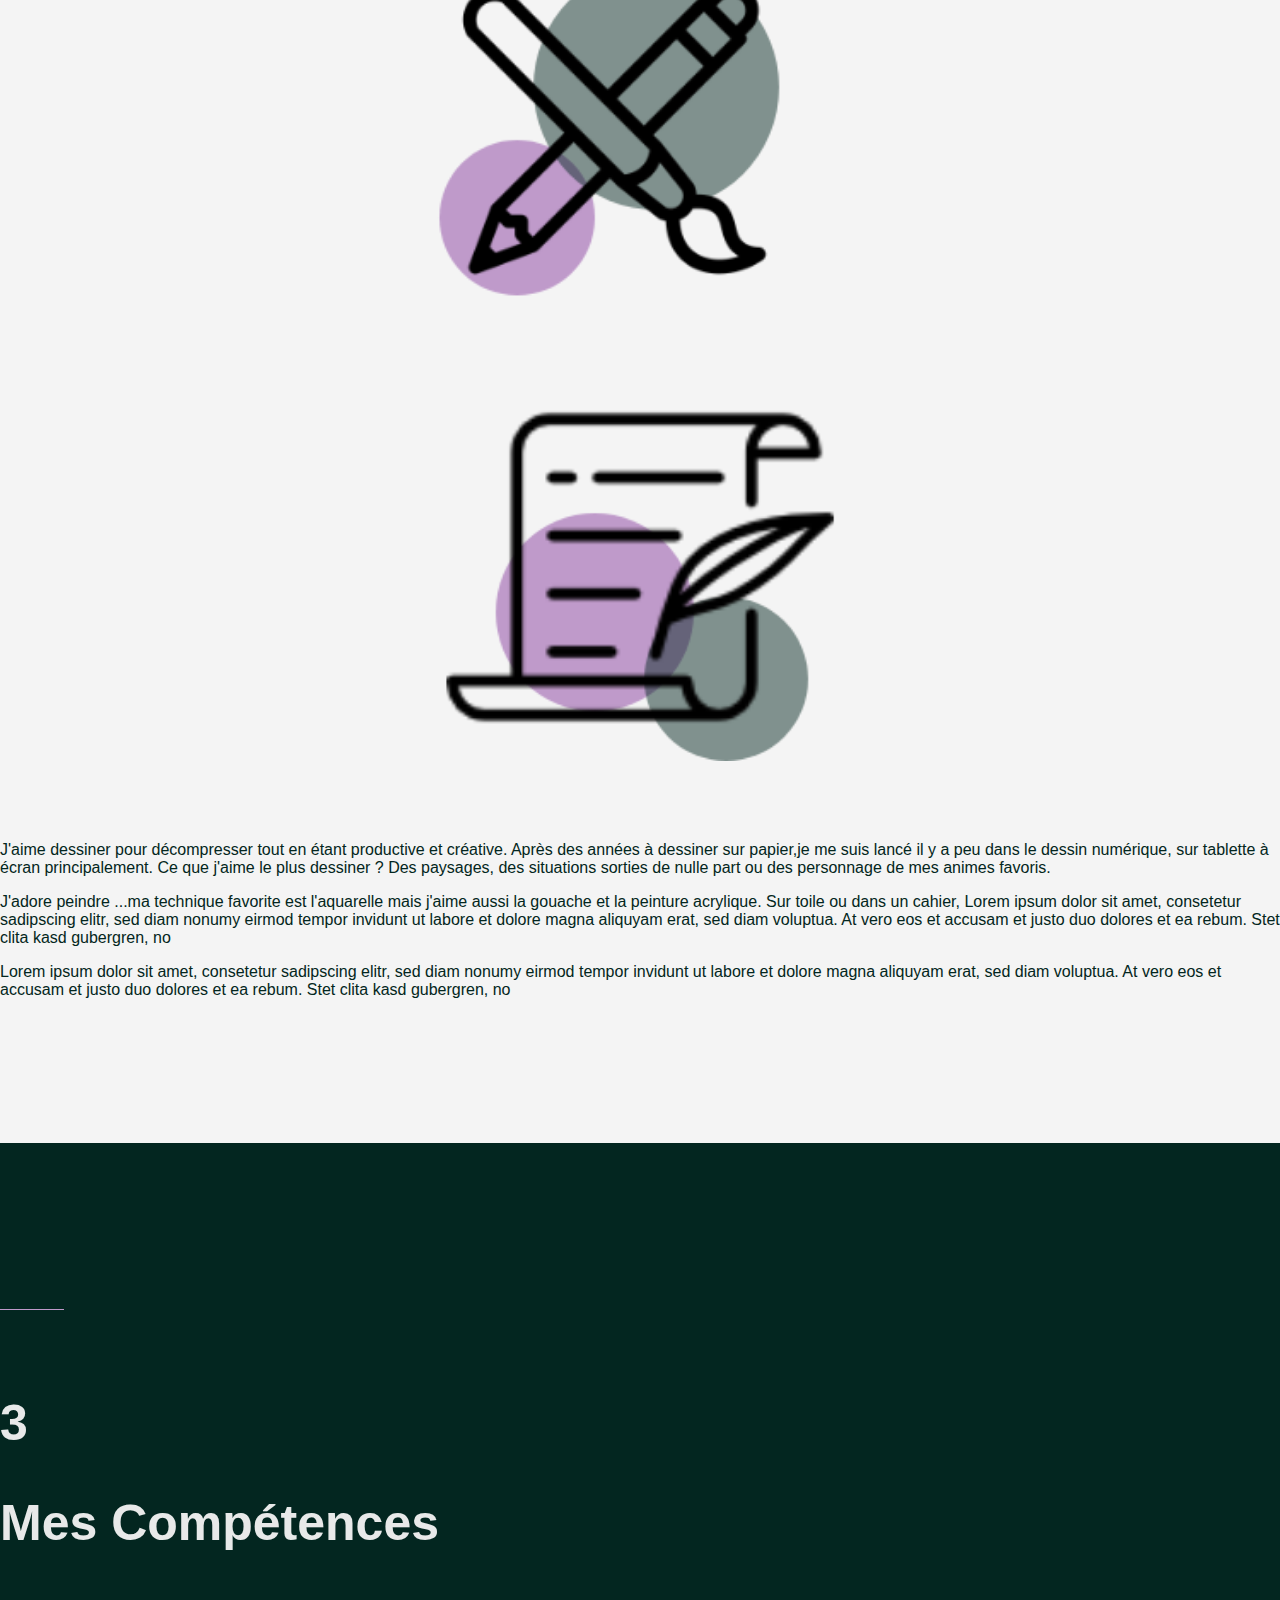
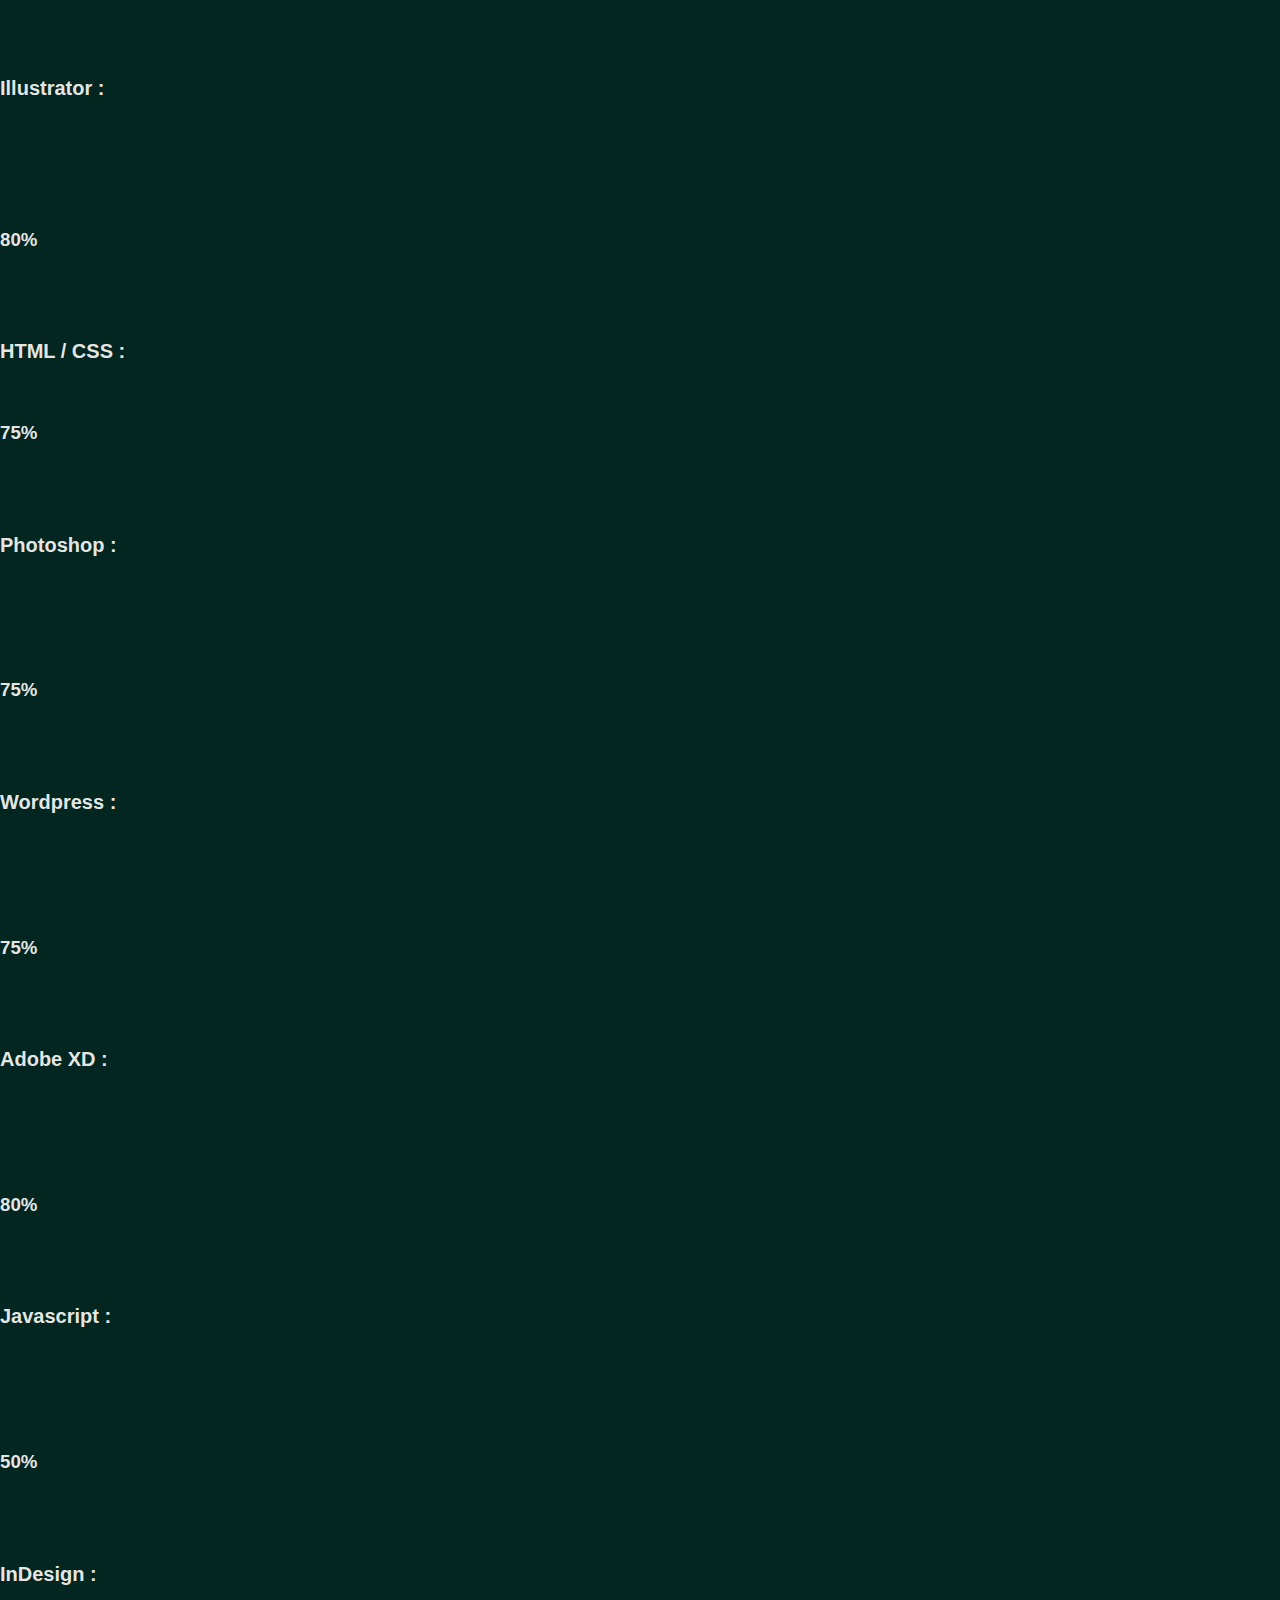
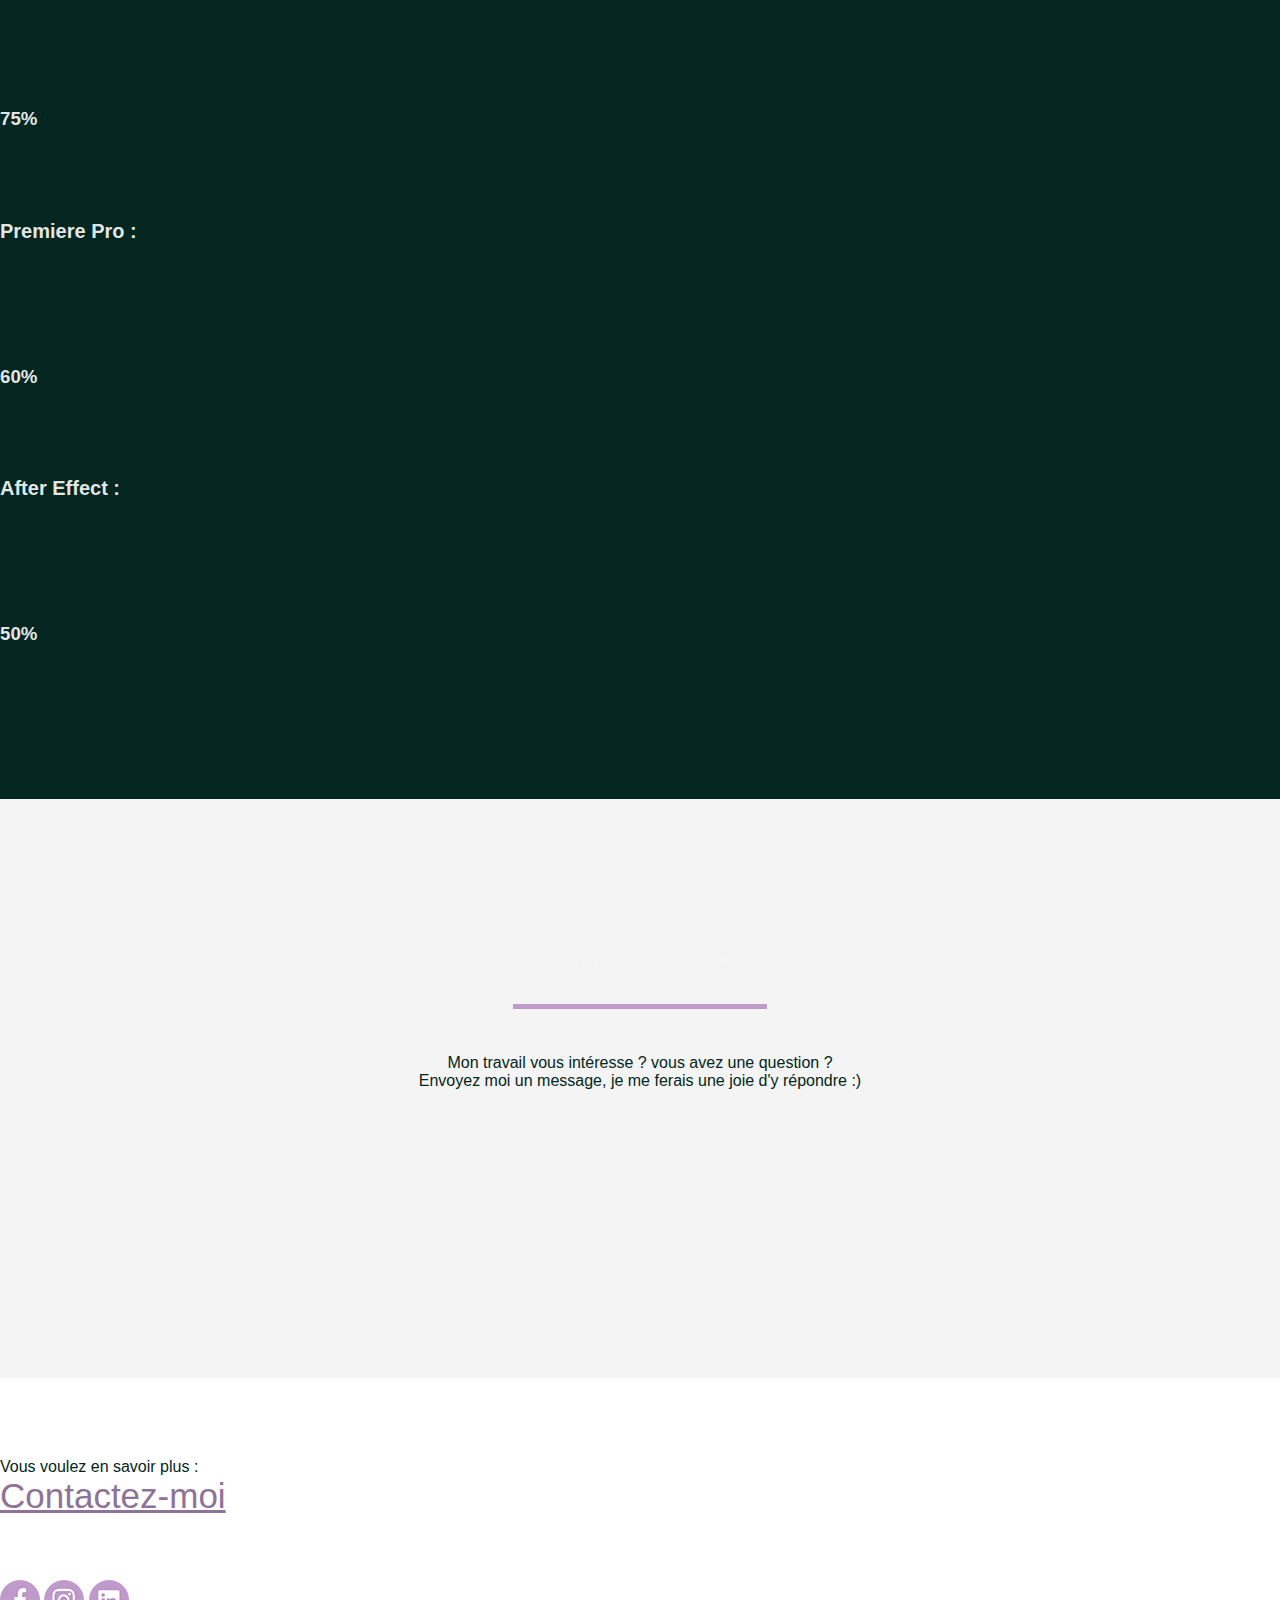
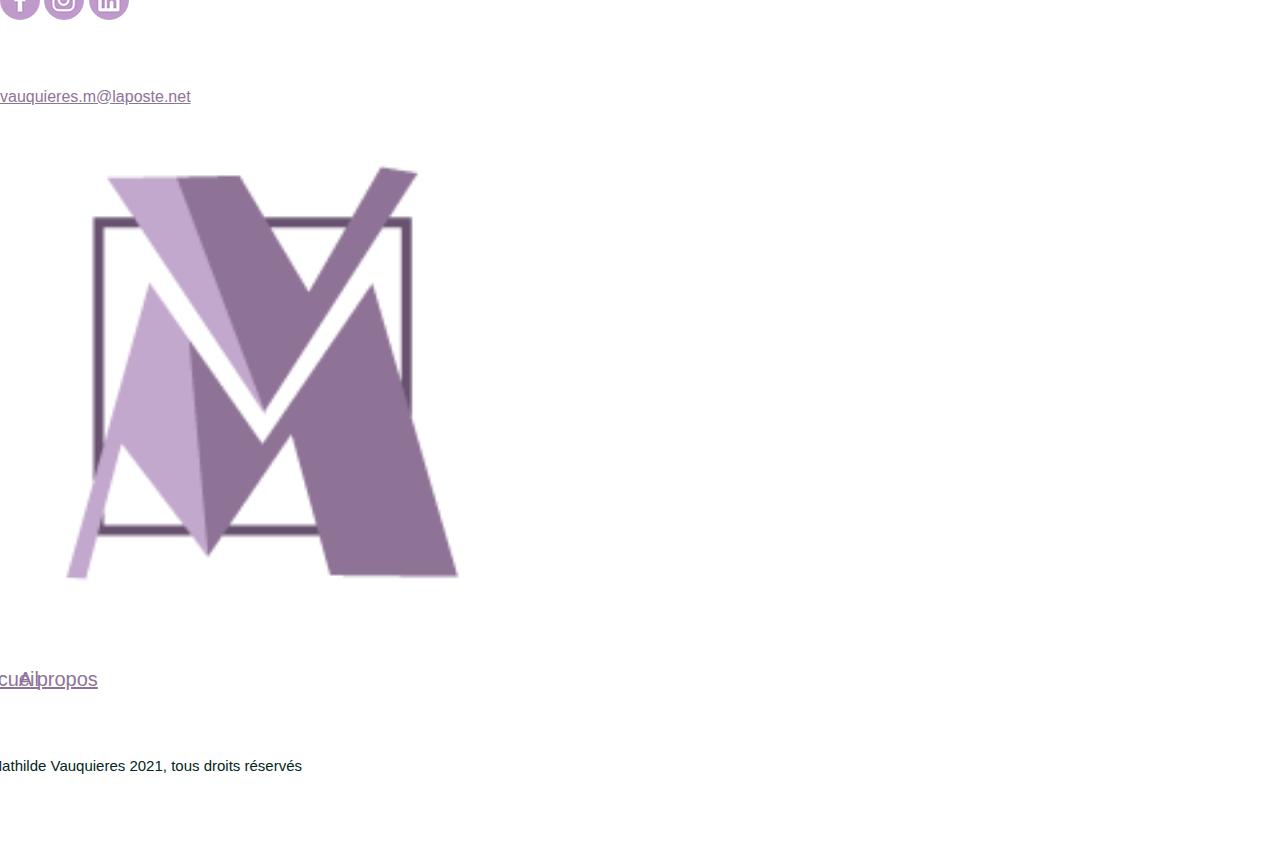
==== commit d2cc0a61: "logo et modif" ====
--- a/about.html
+++ b/about.html
@@ -21,22 +21,13 @@
 
     <body class="bodyabout">
 
-    <header class="headerAbout">
-        <p class="logoAbout">
-            Mathilde <br> Vauquieres.
-        </p>
-
-        <div class="nav-toggle">
-            <div class="nav-toggle-bar"></div>
-         </div>
-         <nav class="menu">
-            <ul>
-                <li><a href="accueil.html">accueil</a></li>
-                <li><a href="article_1.html">Projets</a></li>
-                <li><a href="about.html">A propos</a></li>
-            </ul>
-         </nav>         
-    </header>
+        <header class="headerAccueil">
+            <a class="logo" href="index.html">
+                <img class="logob" src="img/logo.png">
+            </a>       
+        </header>
+    
+    
         <div id="progress"></div>
 
         <h1 class="titreabout">Hello.</h1>
@@ -354,28 +345,37 @@
         <footer class="footerabout">
             <div class="container footerabout1 ">
                 <div class="row">
-                    <div class="col-lg-6 col-md-6"> 
+                    <div class="col-lg-4 col-md-6"> 
                         <p>Vous voulez en savoir plus : </br>
                             <a href="#" class="contact">Contactez-moi</a>
                         </p>
 
                         <div class="row icones">
-                                <a href="#"><img class="col-lg-auto" src="img/fb.png"></a>
-                                <a href="#"><img class="col-lg-auto" src="img/insta.png"></a>
-                                <a href="#"><img class="col-lg-auto" src="img/linkedin.png"></a>
+                                <a href="https://www.facebook.com/mathilde.vauquieres/"><img class="col-lg-auto" src="img/fb.png"></a>
+                                <a href="https://www.instagram.com/mathilde.vauquieres/"><img class="col-lg-auto" src="img/insta.png"></a>
+                                <a href="https://www.linkedin.com/in/mathilde-vauquieres/"><img class="col-lg-auto" src="img/linkedin.png"></a>
                         </div>
 
                         <a class="mail" href="mailto:vauquieres.m@laposte.net">vauquieres.m@laposte.net</a>
                     </div>
 
-                    <div class="col-lg-6 col-md-6 text-left"> 
+                    <div class="col-lg-4">
+                        <p class="text-center">
+                            <a  href="index.html">
+                                <img class="col-lg-auto" style="width:40%;" src="img/logo.png">
+                            </a>
+                        </p>
+                    </div>
+
+                    <div class="col-lg-4 col-md-6 text-left"> 
+
                         <div class="row"> 
-                            <a href="accueil.html" class="col-lg-12 liensf">Accueil</a>
-                            <a href="#" class="col-lg-12 liensf">Projets</a>
-                            <a href="about.html" class="col-lg-12 liensf">A propos</a>
-                        </div>
-
-                        <p class="droit">© Mathilde Vauquieres 2021, tous droits réservés</p>
+                            <a href="index.html" class="col-lg-12 liensf text-right">Accueil</a>
+                            <a href="about.html" class="col-lg-12 liensf text-right">A propos</a>
+                        </div>
+
+                        <p class="droit text-right">© Mathilde Vauquieres 2021, tous droits réservés</p>
+
                     </div>
 
                 </div>
--- a/css/styles.css
+++ b/css/styles.css
@@ -37,6 +37,11 @@
     margin-top:1%;
     position: fixed;
     color: #917999;
+    z-index:9;
+}
+
+.logob{
+    width:40%;
 }
 
 .logocolor{
@@ -53,23 +58,19 @@
     align-items: center;
 }
 
-.img1{
-    margin-top:5%;
-}
-
 .img-1{
     margin-left: 5%;
-    margin-top:-2%;
+    margin-top:8%;
 }
 
 .img-2{
     margin-left: 18%;
-    margin-top:18%;
+    margin-top:29%;
 }
 
 .img-3{
     margin-left: 10%;
-    margin-top: 55%;
+    margin-top: 66%;
 }
 
 .img-4{
@@ -85,7 +86,7 @@
 }
 
 .titre{
-    margin-top:15%;
+    margin-top:10%;
 }
 
 .layer {
@@ -110,8 +111,8 @@
 }
 
 .no-padding > [class*='container-fluid'] {
-padding-right:0;
-padding-left:0;
+padding-right:0!important;
+padding-left:0!important;
 }
 
 .MV {
@@ -153,11 +154,12 @@
 }
 
 .titreprojet{
-    font-size:50px;
+    font-size:60px;
 }
 
 .legende{
     font-size:25px;
+    margin-top:60%;
 }
 
 .btn{
@@ -166,13 +168,12 @@
 }
 
 .voirplus{
-    margin-left:39%;
+    margin-left:35%;
 }
 
 .bouton{
-   position:relative;
    float:left;
-   margin-top:-16%;
+   margin-top:-12%;
 }
 
 .btn:hover{
@@ -182,18 +183,19 @@
 
 .img1{
     float:right;
-    margin-top:5%;
+    margin-top:-40%;
     margin-bottom:5%;
     margin-right:5%;
+    margin-left:36%;
 }
 
 .titreprojet, .legende{
+    margin-left:10%;
+}
+
+.barreprojet{
     margin-left:20%;
-}
-
-.barreprojet{
-    margin-left:50%;
-    margin-top:15%;
+    margin-top:50%;
     margin-bottom:15%;
 }
 
@@ -204,7 +206,6 @@
     float:right;
     margin-top:-22%;
     margin-left:2%;
-    color:#f3f3f3f3!important;
 }
 
 .text-right{
@@ -212,9 +213,69 @@
 }
 
 .num{
-    color:#f3f3f3f3;
-}
-
+    color:#f3f3f3;
+    text-shadow: 5px 5px #917999;
+}
+
+.trait{
+    position:absolute;
+    bottom:0;
+    left:0;
+    border-top: 3px solid #f3f3f3;
+    width : 16%;
+    padding-bottom: 5%;
+    margin-left:5%;
+}
+
+.icones2{
+    margin-top: 13%;
+    margin-left: 22%!important;
+
+}
+
+.trait2{
+    position: absolute;
+    border-left: 3px solid #f3f3f3;
+    display: inline-block;
+    height: 200px;
+    margin-top: 36%;
+    margin-left: 7%;
+}
+
+.trait3{
+    position: absolute;
+    bottom:0;
+    right:0;
+    border-left: 3px solid #f3f3f3;
+    display: inline-block;
+    height: 100px;
+    margin-right: 3.8%;
+    margin-bottom:3%;
+
+}
+
+.scroll{
+    color: #f3f3f3;
+    writing-mode: vertical-rl;
+    text-orientation: mixed;
+    position: absolute;
+    bottom: 0;
+    margin-left: 9%;
+    padding-bottom: 7%;
+}
+
+.mail2{
+    color: #f3f3f3;
+    writing-mode: vertical-rl;
+    text-orientation: mixed;
+    position: absolute;
+    bottom: 0;
+    right:0;
+    margin-right:3%;
+    padding-bottom: 10%;
+    text-decoration: underline;
+
+}
 
 /* -------------ACCUEIL > FOOTER-------------*/
 
@@ -585,6 +646,14 @@
 
     /* ------------- PROJET MAIRIE-------------*/
 
+    .imgaccueiltel{
+        display:none;
+    }
+
+    .small{
+        display:none!important;
+    }
+
     .mairie{
         padding-top:5%;
         background-color:#032620;
@@ -643,7 +712,6 @@
     background-color: #f3f3f3;
     font-family: "playfair display", sans-serif;
     color:#032620;
-    padding-top:3%;
 }
 
 .imgaccueil{
@@ -656,12 +724,13 @@
     padding-bottom:5%;
 }
 
-.img1{
-    position:relative;
+.info{
+    padding-top:3%;
 }
 
 .description{
-    padding-bottom:2%;
+    padding-bottom:3%;
+    padding-top:3%;
 }
 
 .sumup{
@@ -670,12 +739,12 @@
 }
 
 .info{
-    padding-bottom:5%;
+    padding-bottom:3%;
     margin-left:5%;
 }
 
 .mairie1{
-margin:0!important;
+    margin:0!important;
 }
 
 .annee{
@@ -683,6 +752,64 @@
     margin-top:-7%;
 }
 
+.year{
+    text-align:center!important;
+  }
+
 .descriproj{
     margin-left:15%;
+    padding-bottom:5%
+}
+
+
+.campus{
+    background-color:#f3f3f3f3;
+    padding-top:9%;
+
+}
+
+.cc{
+    color:#032620;
+}
+
+.cc1{
+    background-color: #032620;
+}
+
+.cc1b{
+    position: absolute;
+    margin-left: 25%;
+    z-index: 1;
+}
+
+.cc1bb{
+    position: relative;
+    margin-left: 39%;
+    margin-top: -28%;
+}
+
+.descriptioncc{
+    font-family: "playfair display", sans-serif;
+    color:#f3f3f3f3;
+    padding-bottom:3%;
+    padding-top:3%;
+}
+
+.harmonie{
+    padding-bottom:2%!important;
+}
+
+.cc3{
+    margin-top:-10%;
+}
+
+#fp-nav ul li a span{
+    border-radius: 0%!important;
+    height:2px!important;
+    width:12px!important;
+}
+
+#fp-nav ul li a.active span{
+    width: 50px!important;
+    height:3px!important;
 }--- a/css/mediaqueries.css
+++ b/css/mediaqueries.css
@@ -45,4 +45,157 @@
     .who{
       width:65%!important;
     }
+
+    .imgaccueil{
+      margin-top:-150%;
+    }
+
+    .large{
+      display:none!important;
+    }
+
+    .projet{
+      margin-top:95%;
+    }
+
+    .small{
+      display:block!important;
+    }
+
+  .imgaccueiltel{
+      display: block;
+      margin-top: -187%;
+  }
+
+  .titreproj{
+    margin-left:5%;
+  }
+
+  .titreproj1{
+    font-size:30px!important;
+  }
+
+  .boutonprojet{
+    margin-top:5%;
+  }
+
+  .imgaccueil{
+    display:none;
+  }
+
+  .sumup {
+    padding-bottom: 5%;
+    padding-top: 5%;
+}
+
+  .year{
+    text-align:left!important;
+  }
+
+  .descriproj{
+    margin-left:0;
+  }
+
+  .description{
+    padding-top: 10%;
+    padding-bottom: 8%;
+
+  }
+
+  .harmonie{
+    margin-top: 30%;
+  }
+
+  .carres{
+    margin-top:-75%;
+  }
+
+  .MV{
+    font-size:50px!important;
+  }
+  
+  .titreprojet{
+    font-size:30px!important;
+    margin-top:4%;
+    margin-left:26%;
+  }
+
+  .barreprojet{
+    margin-left:26%;
+    margin-top:39%;
+  }
+
+  .legende{
+    font-size:20px!important;
+    margin-left:27%;
+    margin-top:44%;
+  }
+
+  .voirplus{
+    margin-top: 82%;
+    position: absolute;
+    margin-left:26%;
+  }
+
+  .web{
+    font-size:20px!important;
+  }
+
+  .titre{
+    position: absolute!important;
+    margin-top: 100%;
+  }
+
+  #scene{
+    margin-top:80%;
+  }
+
+  #text1{
+    position: absolute;
+    margin-top: 47%;
+  }
+
+  #text2{
+    position: absolute;
+    margin-top: 57%;
+  }
+
+  #fp-nav.fp-left{
+  margin-top: 73%;
+  }
+
+  .img1{
+    margin-top:-89%;
+    margin-left:0%;
+  }
+
+  .num{
+    font-size: 51px;
+    text-align: left!important;
+    margin-top: 55%;
+    position: absolute;
+  }
+
+  .trait{
+    margin-left: 77%;
+    width : 23%;
+  }
+
+  .trait2{
+    margin-top: 83%;
+  }
+
+  .scroll{
+    padding-bottom: 43%;
+  }
+
+  .trait3{
+    margin-right: 6.8%;
+  }
+
+  .mail2{
+    padding-bottom: 35%;
+  }
+
+  
 }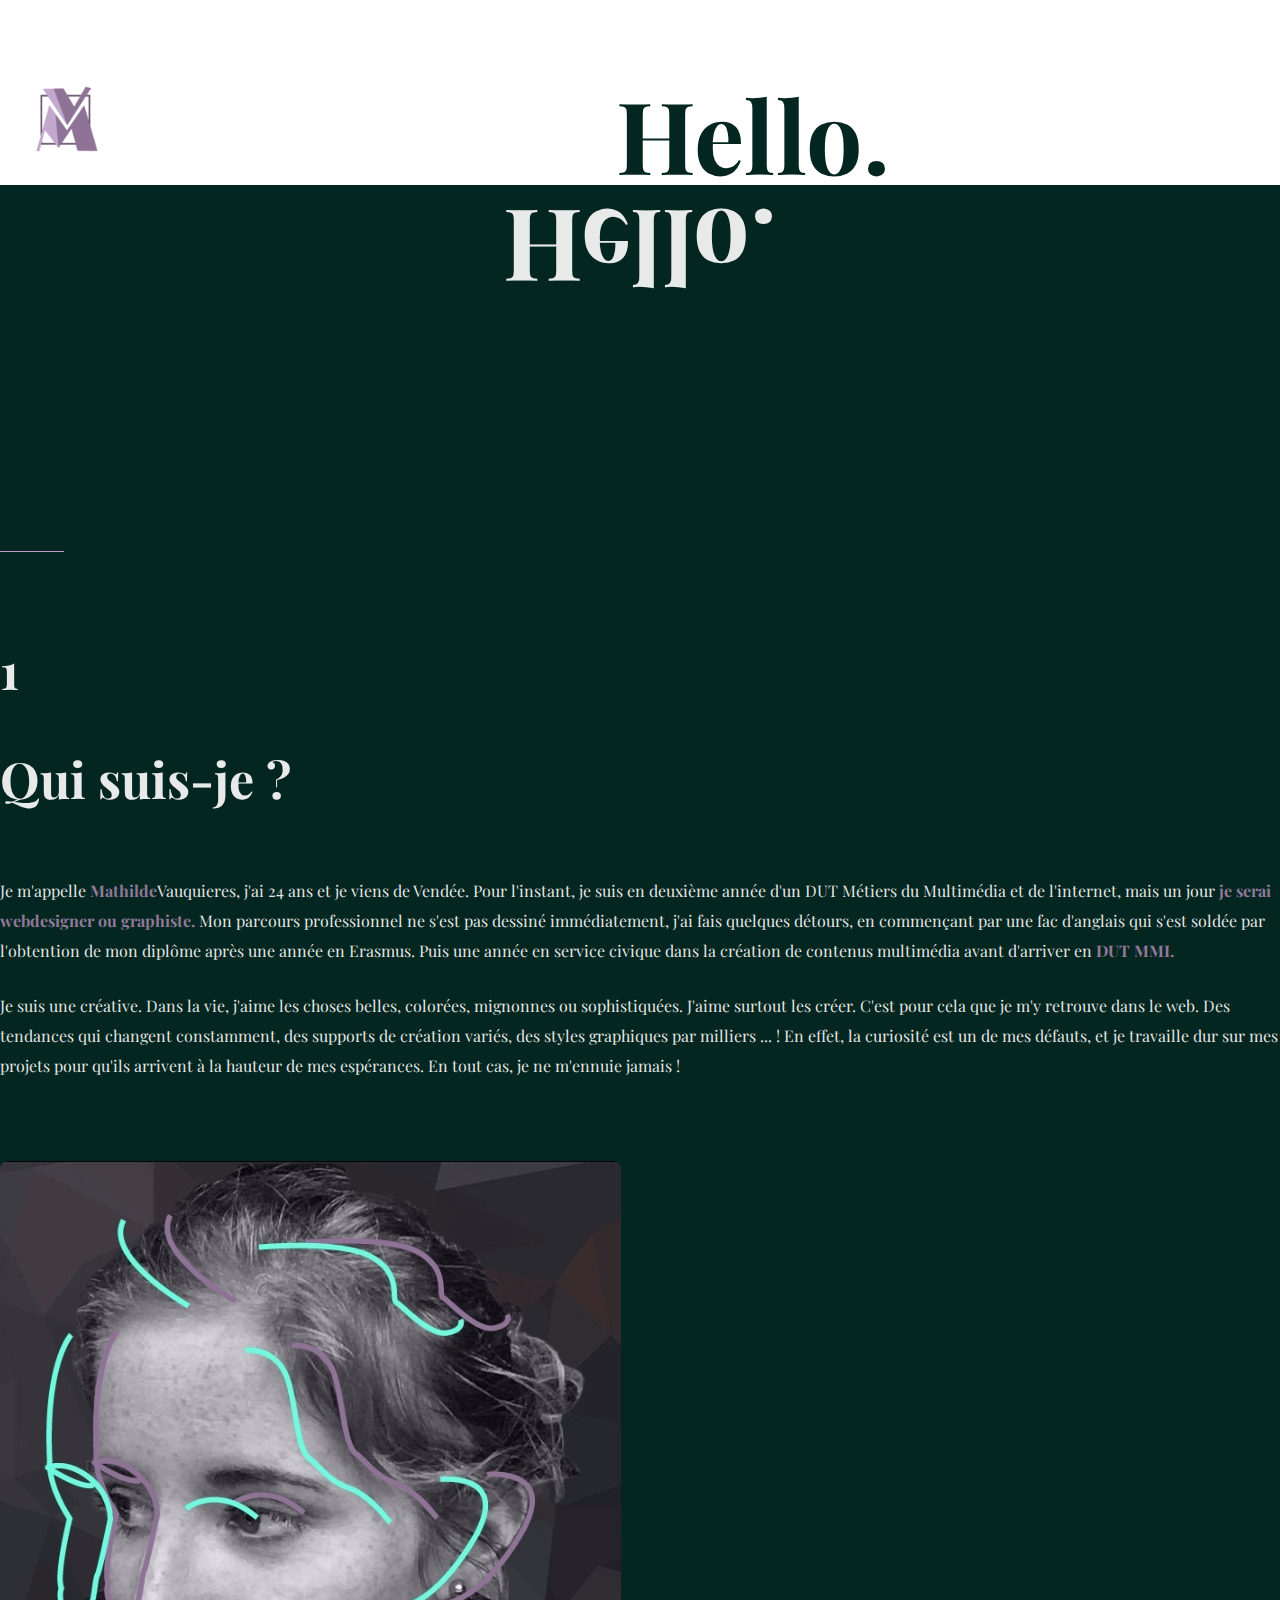
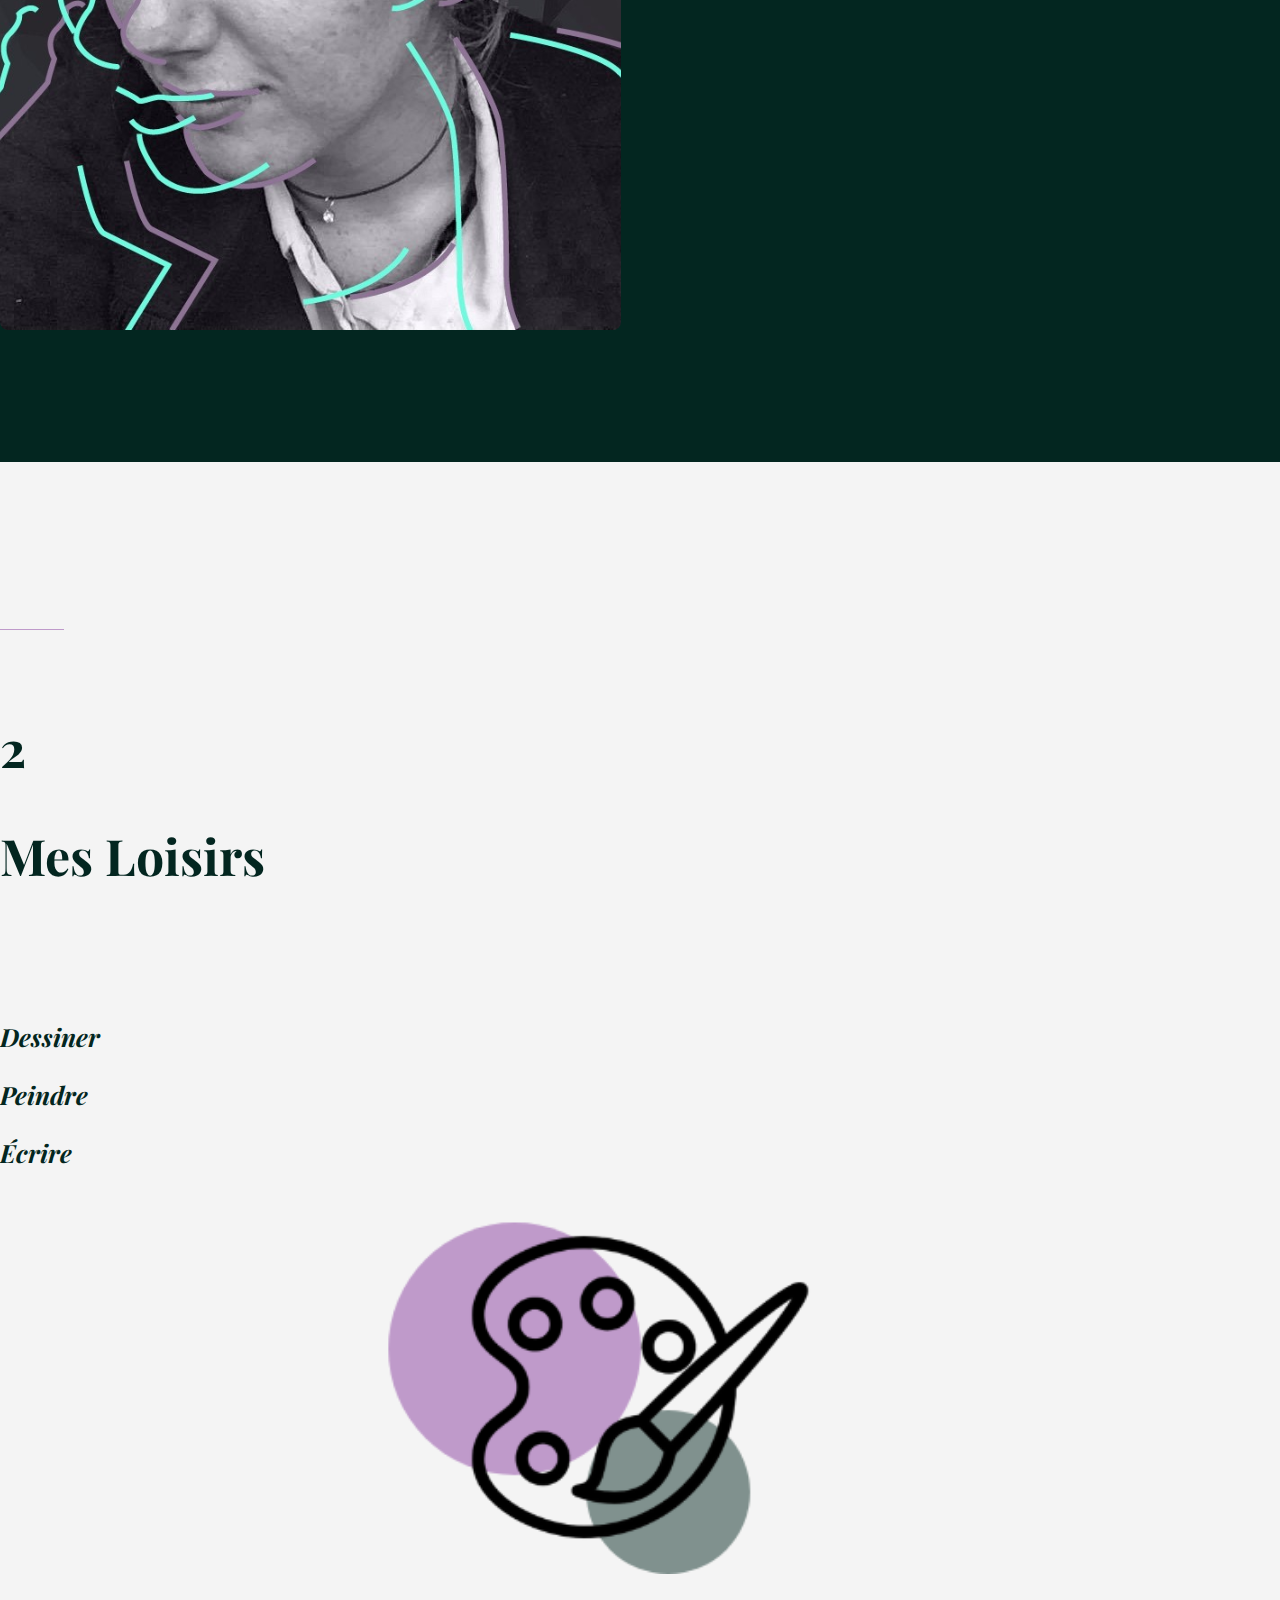
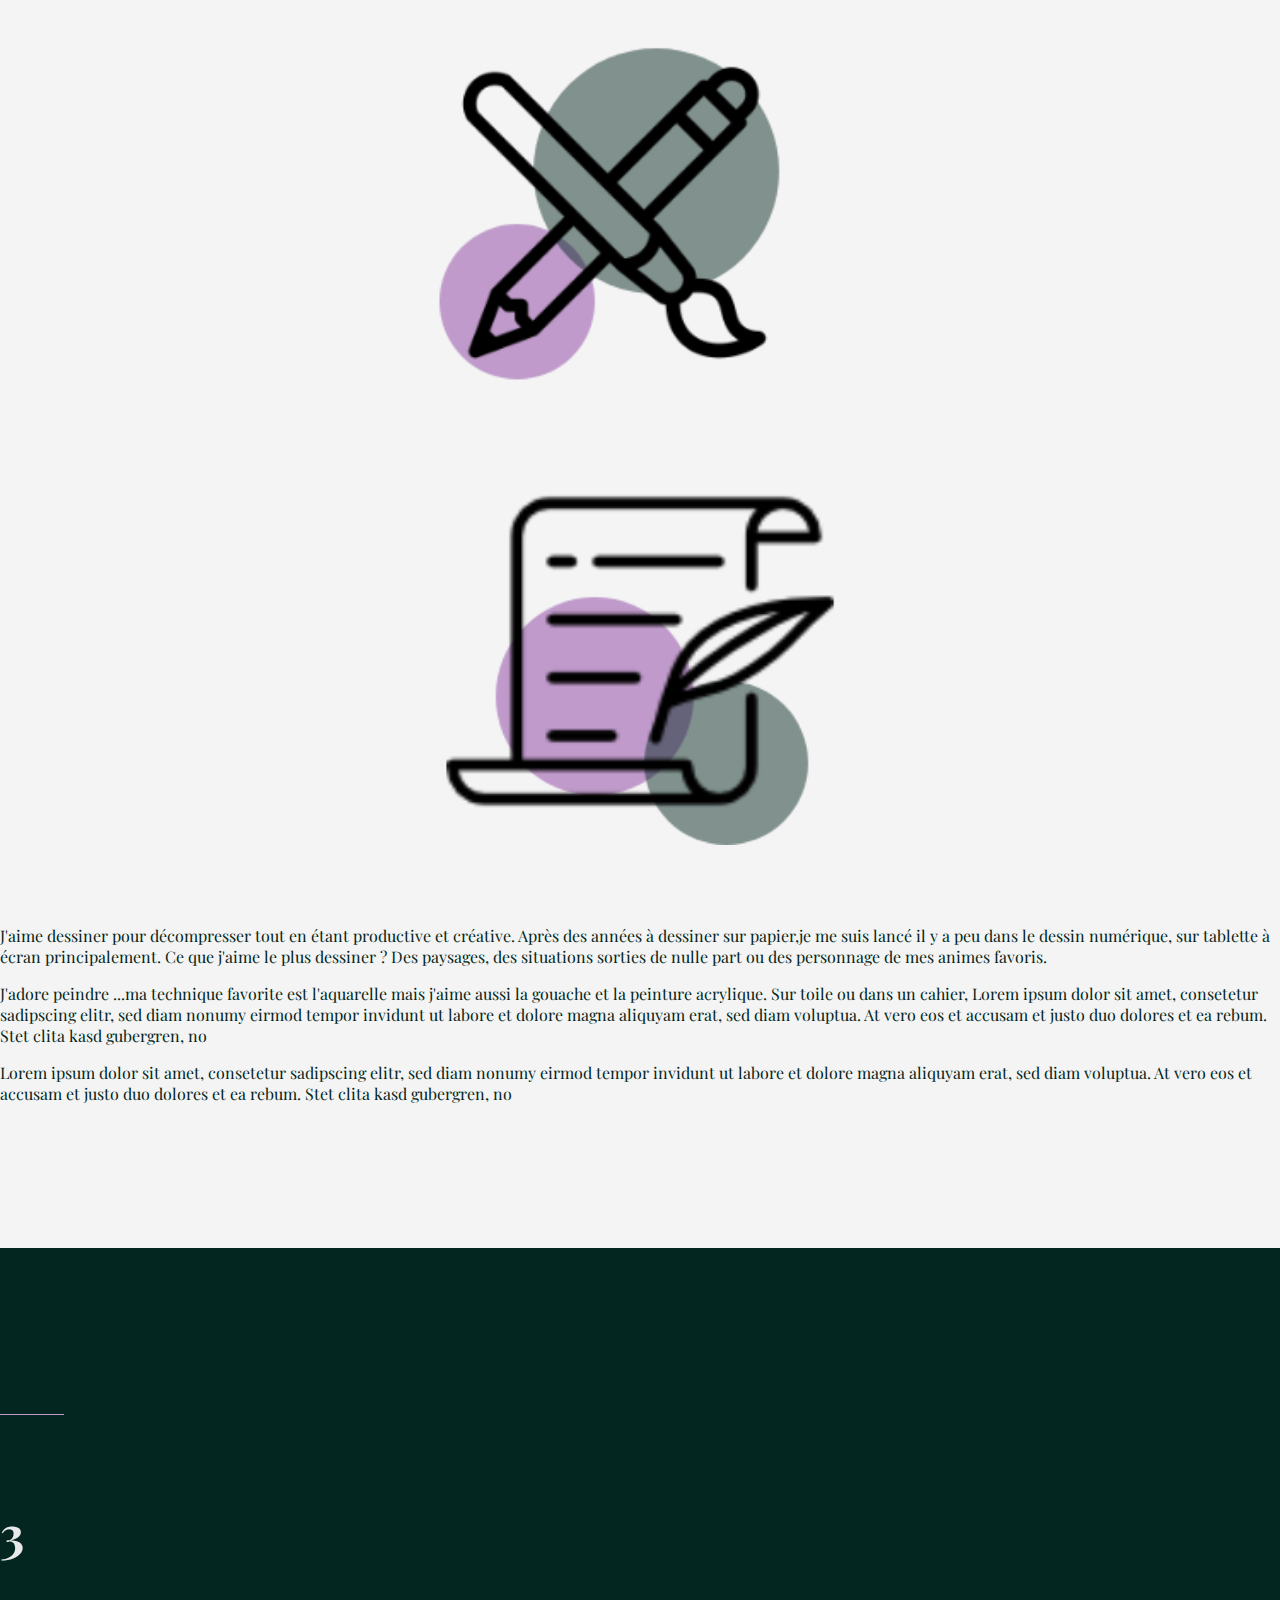
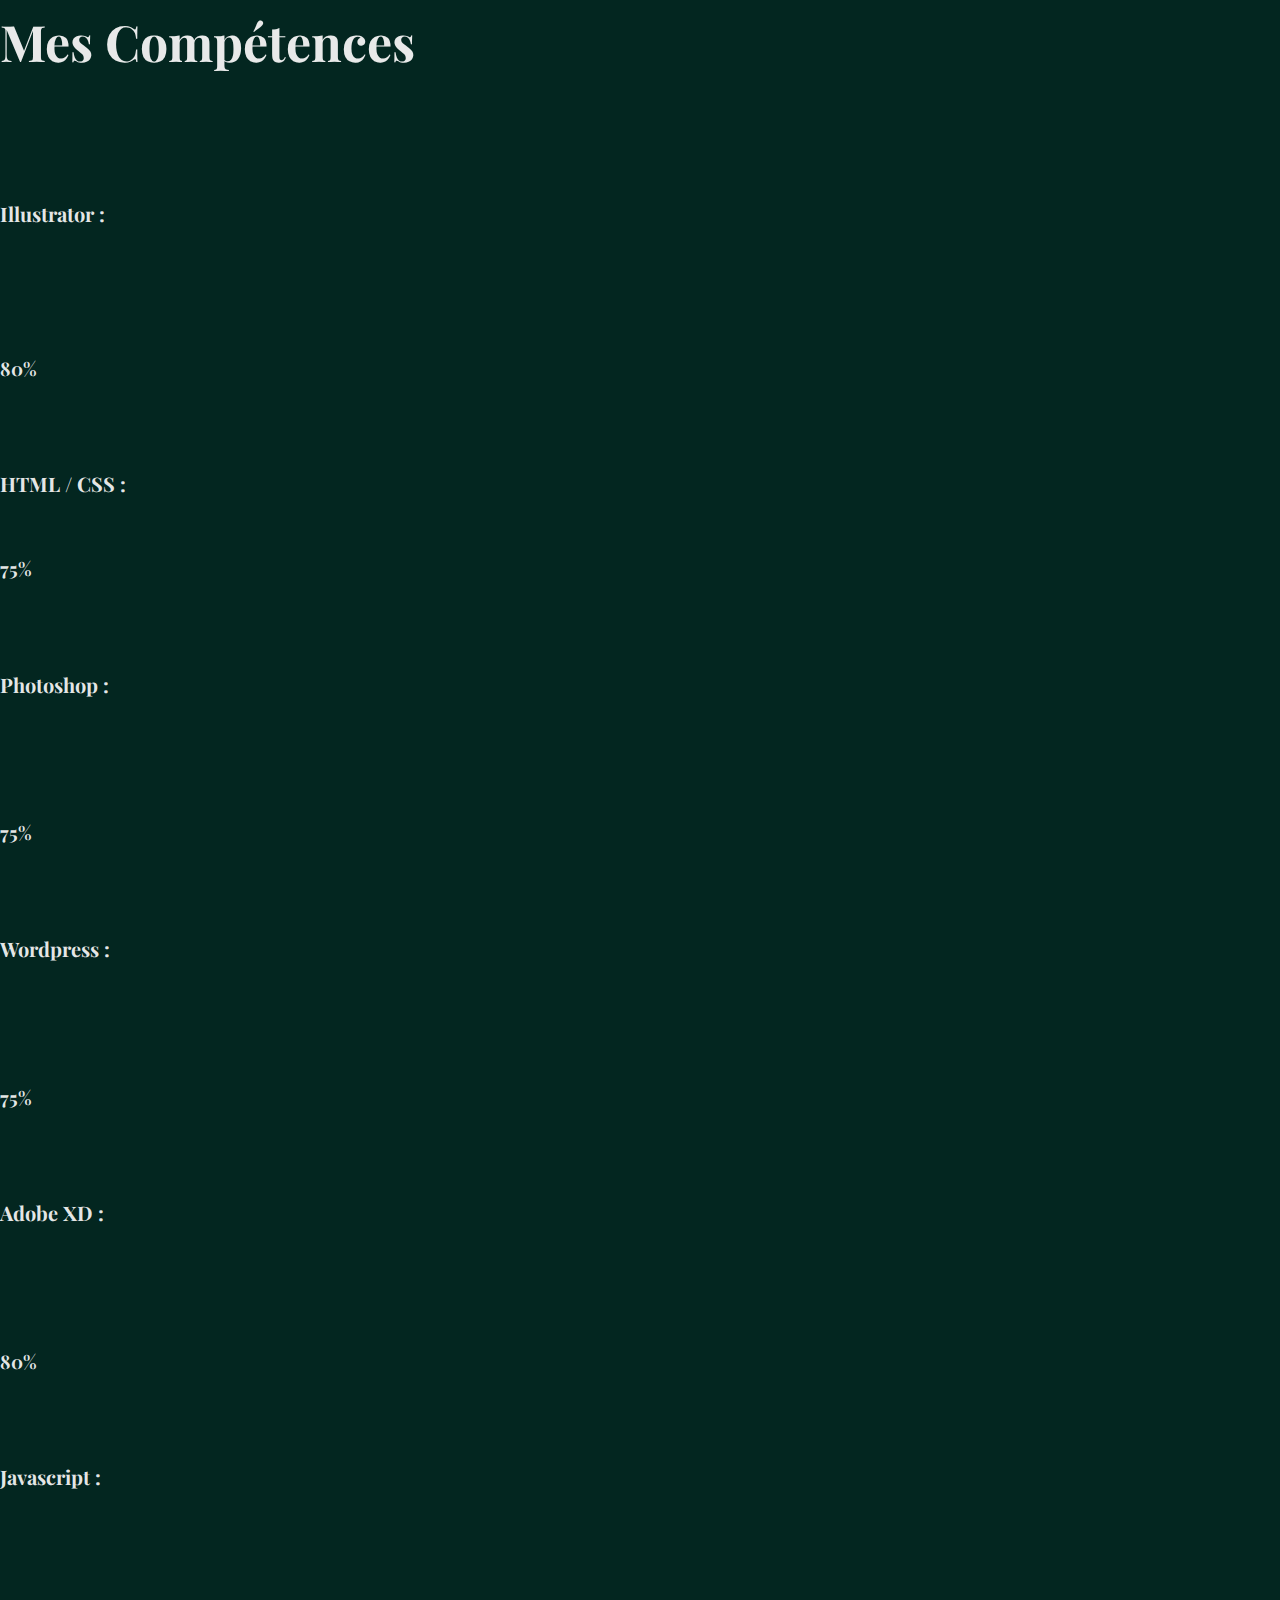
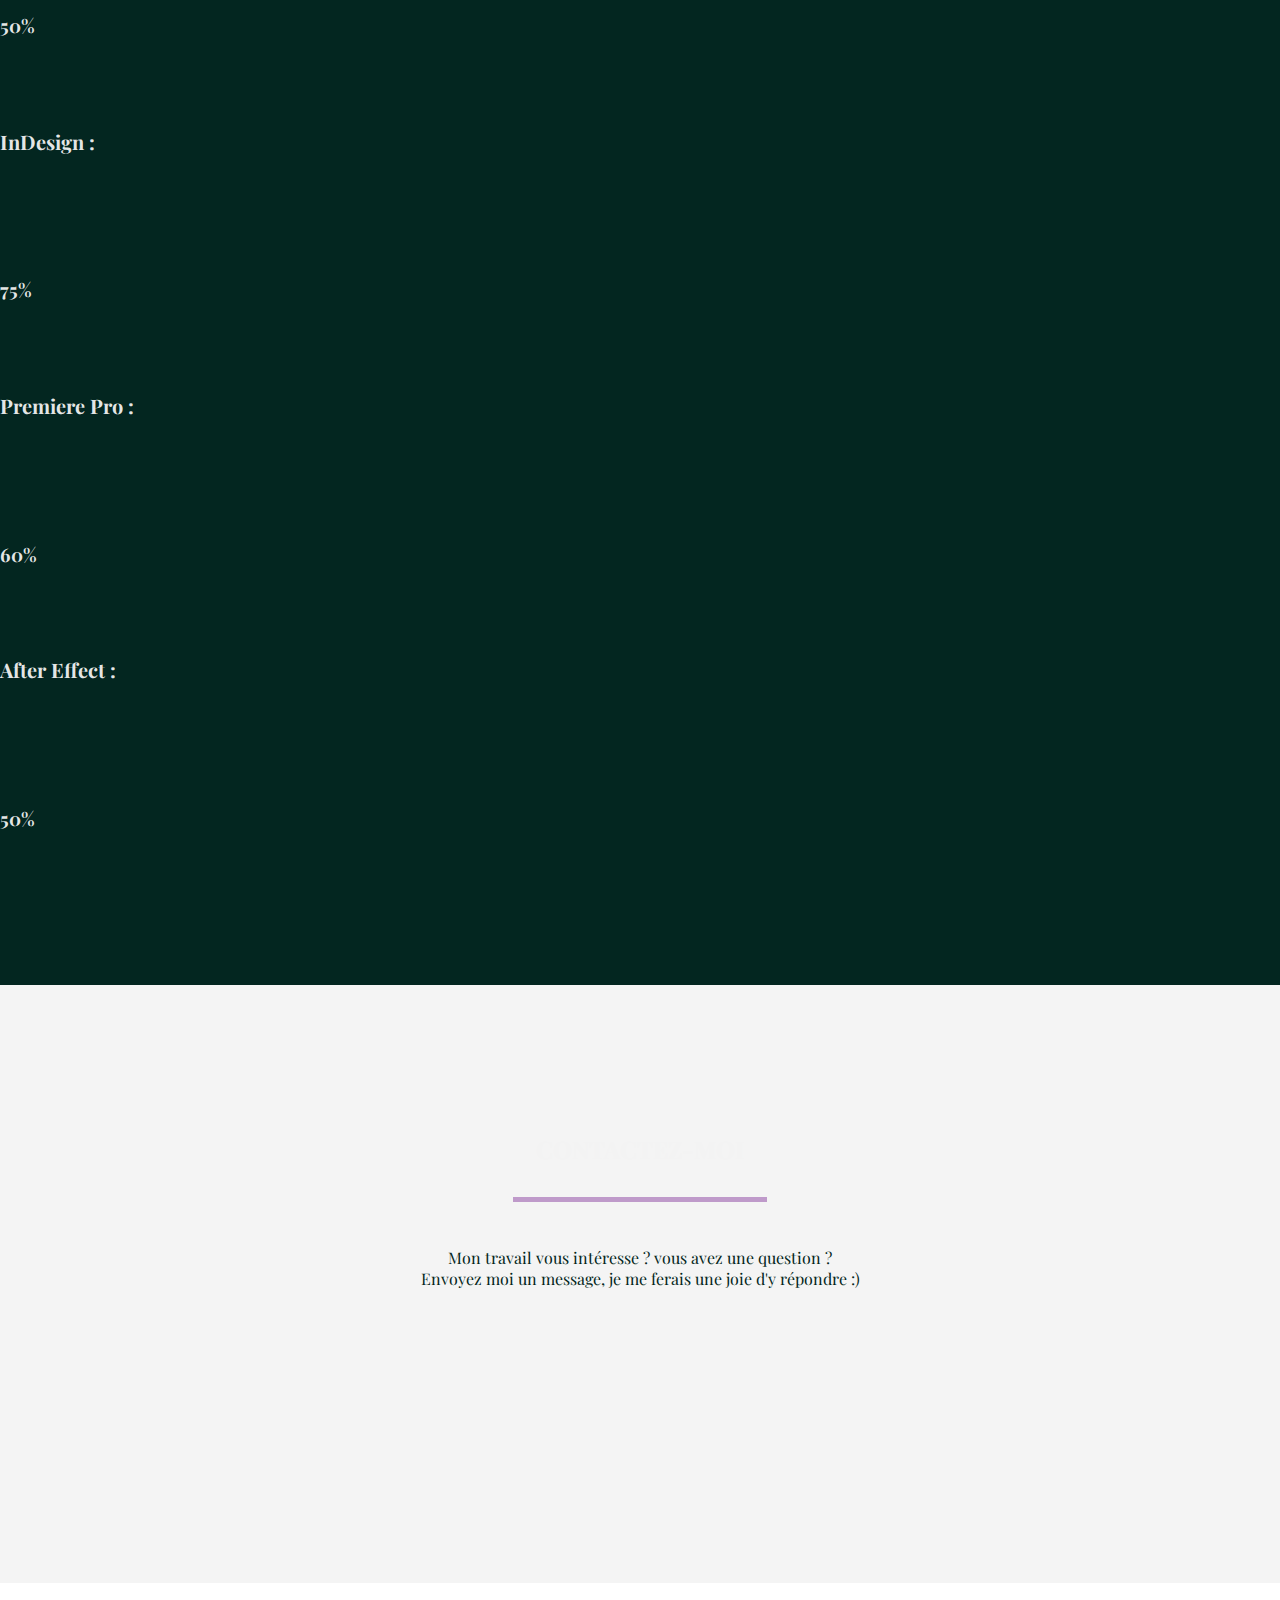
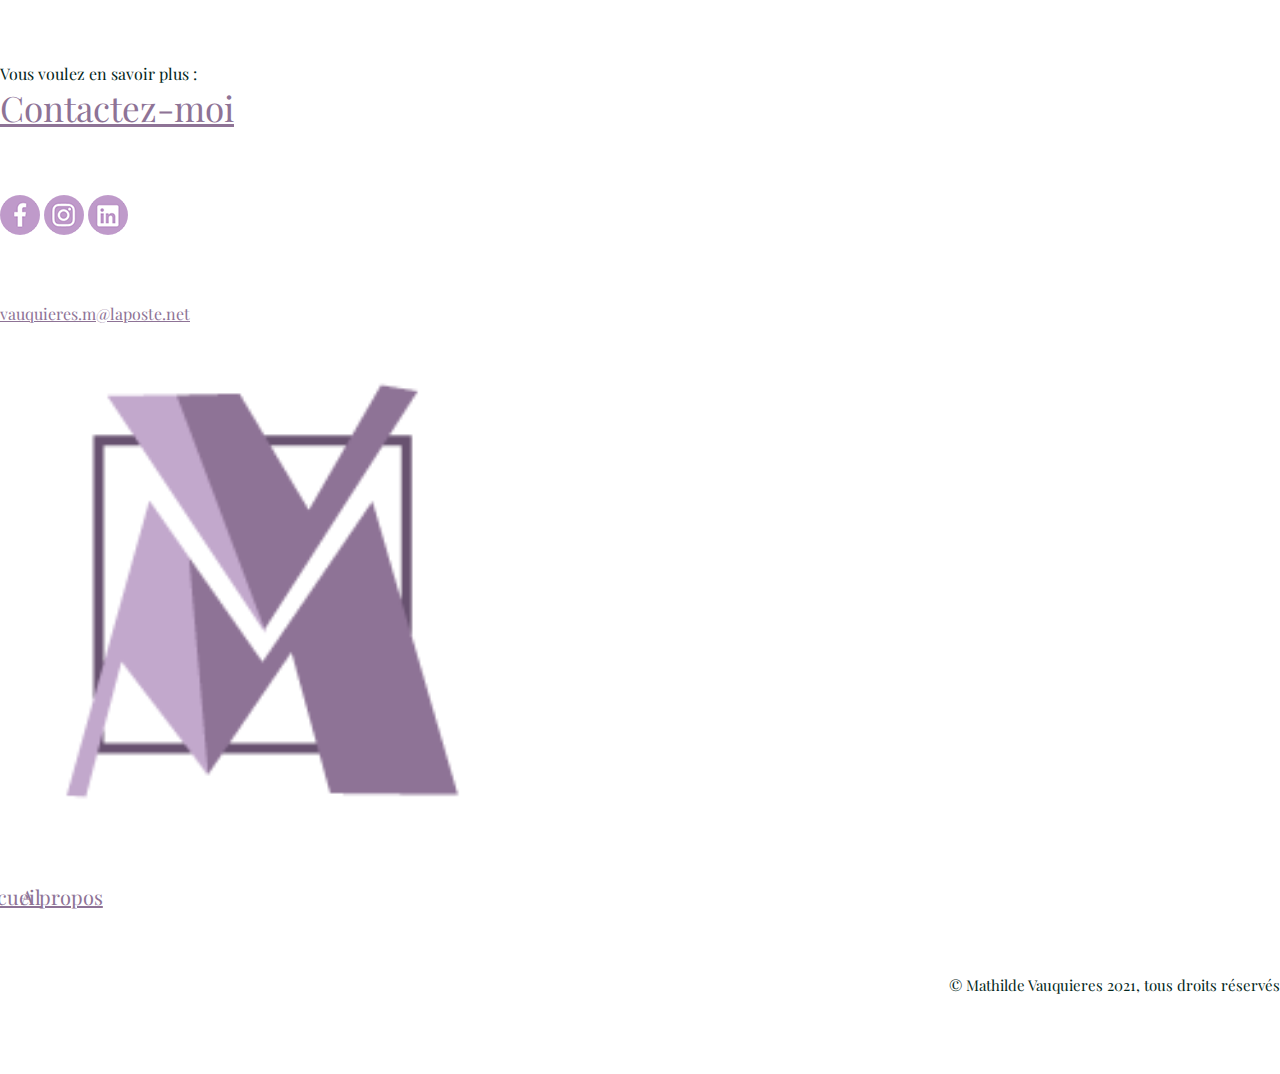
==== commit 2ee9a4ce: "modif index + fin responsive campus car" ====
--- a/about.html
+++ b/about.html
@@ -10,6 +10,8 @@
         <link rel="stylesheet" href="css/mediaqueries.css">
         <link rel="stylesheet" href="https://stackpath.bootstrapcdn.com/bootstrap/4.1.3/css/bootstrap.min.css" integrity="sha384-MCw98/SFnGE8fJT3GXwEOngsV7Zt27NXFoaoApmYm81iuXoPkFOJwJ8ERdknLPMO" crossorigin="anonymous">
         <link href="https://unpkg.com/aos@2.3.1/dist/aos.css" rel="stylesheet">
+        <link href="https://fonts.googleapis.com/css2?family=Playfair+Display&display=swap" rel="stylesheet">
+
 
         <script src="js/script.js"></script>
         <script src="https://code.jquery.com/jquery-3.3.1.slim.min.js" integrity="sha384-q8i/X+965DzO0rT7abK41JStQIAqVgRVzpbzo5smXKp4YfRvH+8abtTE1Pi6jizo" crossorigin="anonymous"></script>
--- a/css/styles.css
+++ b/css/styles.css
@@ -27,6 +27,10 @@
 
 /* ------------- IMG ACCUEIL-------------*/
 
+.tommy{
+    font-family: 'MADE Tommy Soft Light', sans-serif;
+}
+
 .headerAccueil{
     background:rgba(255,255,255,0);
 
@@ -35,7 +39,6 @@
     float:left;
     margin-left:2%;
     margin-top:1%;
-    position: fixed;
     color: #917999;
     z-index:9;
 }
@@ -312,14 +315,22 @@
     text-decoration: none;
 }
 
+.lien{
+    color:#8E7396;
+    font-size: 20px;
+    cursor: pointer;
+    line-height: 50px;
+}
+
 .liensf{
     color:#8E7396;
     font-size: 20px;
     cursor: pointer;
     line-height: 50px;
+    text-align:right;
 }
     
-.liensf:hover{
+.liensf:hover, .lien:hover{
     color: violet;
     text-decoration: none;
 }
@@ -327,6 +338,7 @@
 .droit{
     padding-top:3%;
     font-size: 15px;
+    text-align:right;
 }
 /* -------------MENU-------------*/
 
@@ -758,7 +770,8 @@
 
 .descriproj{
     margin-left:15%;
-    padding-bottom:5%
+    padding-bottom:5%;
+    color:#f3f3f3;
 }
 
 
@@ -803,6 +816,10 @@
     margin-top:-10%;
 }
 
+.textcc2{
+    margin-top:7%;
+}
+
 #fp-nav ul li a span{
     border-radius: 0%!important;
     height:2px!important;
@@ -812,4 +829,10 @@
 #fp-nav ul li a.active span{
     width: 50px!important;
     height:3px!important;
-}+}
+
+.textcc6{
+    width:75%;
+}
+
+
--- a/css/mediaqueries.css
+++ b/css/mediaqueries.css
@@ -143,7 +143,6 @@
 
   .titre{
     position: absolute!important;
-    margin-top: 100%;
   }
 
   #scene{
@@ -197,5 +196,54 @@
     padding-bottom: 35%;
   }
 
+  .headerAccueil{
+    position:absolute;
+  }
+
+  .cc{
+    color:#032620;
+    margin-top:-6%;
+  }
+  .cc1b, .cc1bb{
+    margin-left:0%;
+  }
+
+  .descriptioncc{
+    padding-top:15%;
+  }
+
+  .font{
+    font-size:15px;
+  }
+
+  .cc3{
+    margin-bottom: 77%;
+    margin-top: -125%;
+  }
+
+  .textcc3{
+    margin-top: 69%;
+  }
+
+  .textcc2{
+    margin-top:-5%;
+  }
+
+  .textcc6{
+    width:100%;
+  }
+
+  .footerabout1{
+    text-align:center!important;
+  }
+
+  .icones{
+    margin-left:22%!important;
+  }
+
+  .liensf, .droit{
+    text-align:center!important
+  }
+
   
 }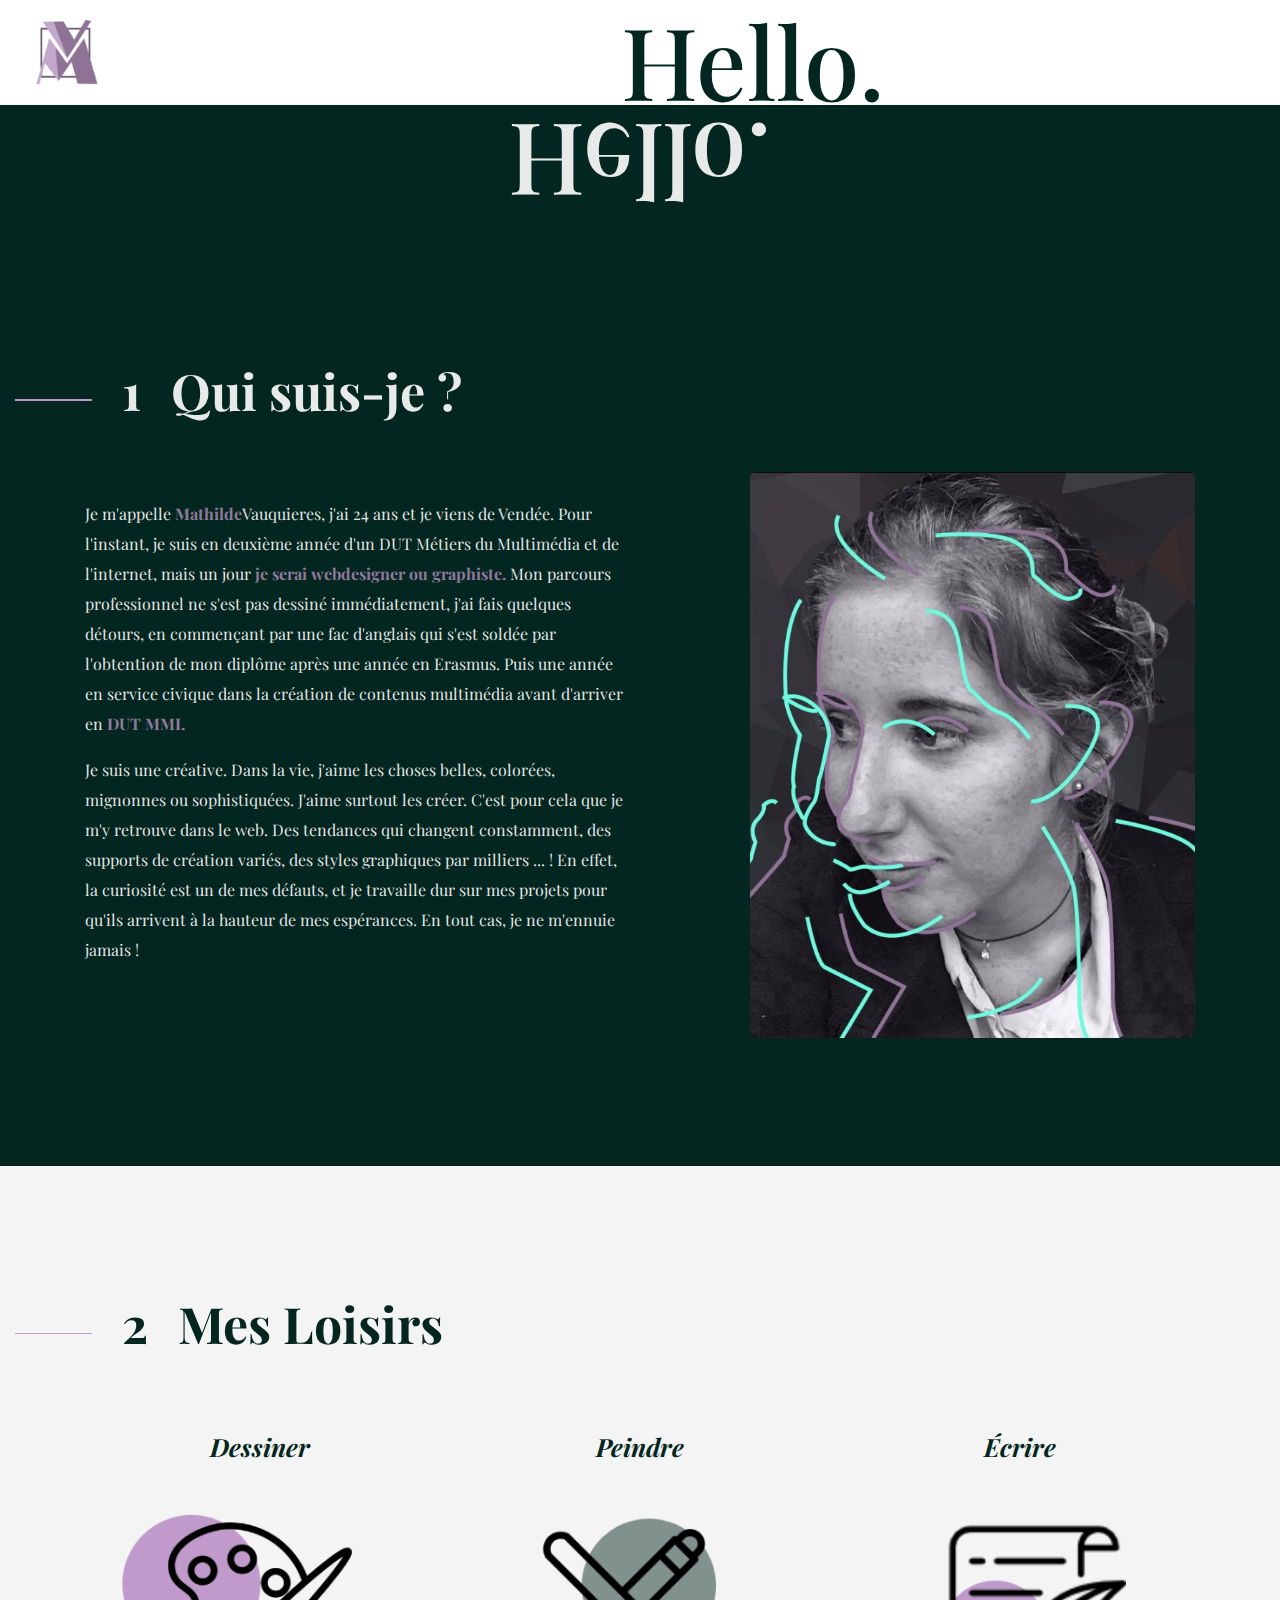
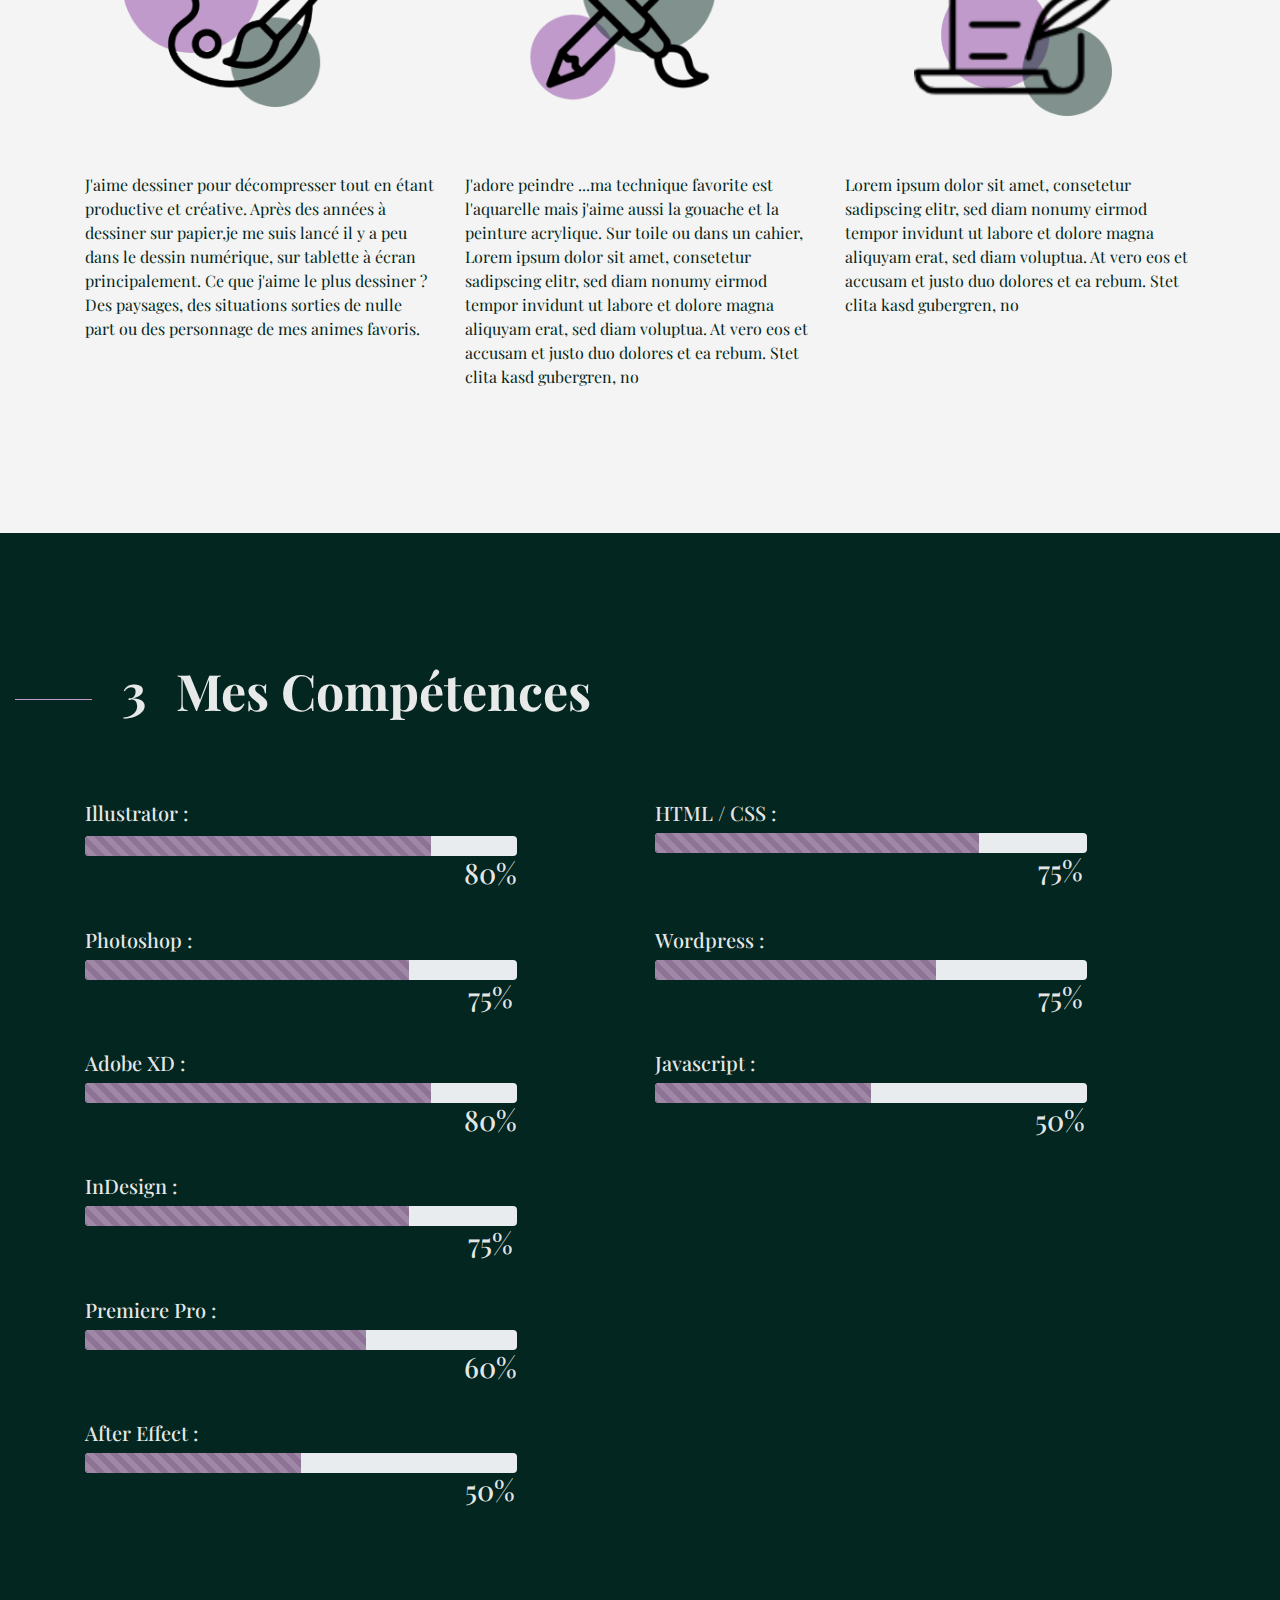
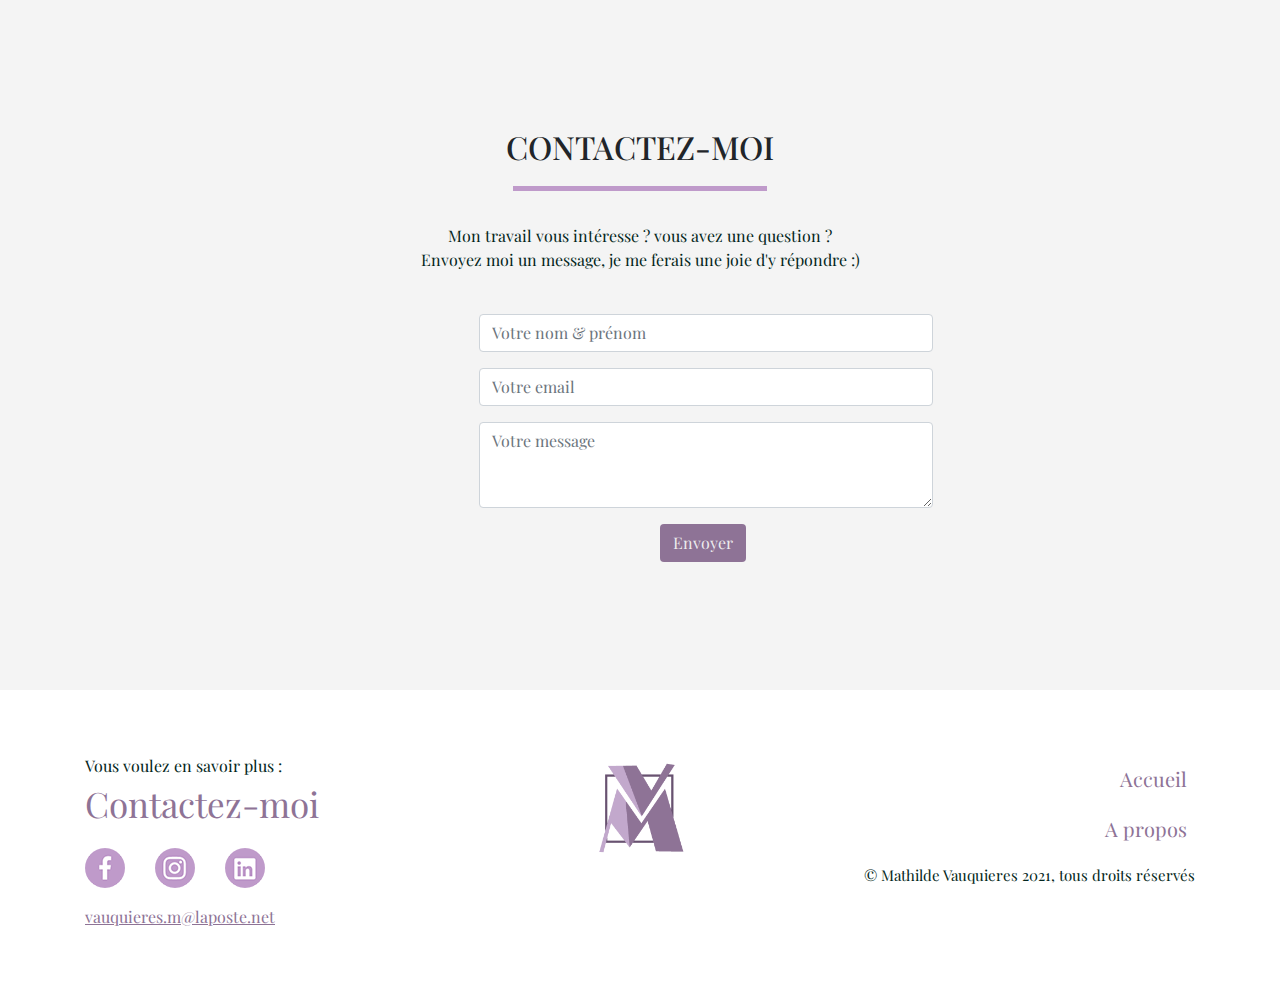
==== commit 47cb4f69: "rangement feuilles css/html/js" ====
--- a/about.html
+++ b/about.html
@@ -1,396 +1,239 @@
 <!DOCTYPE html>
 <html lang="fr">
-    <head>
-        <meta charset="UTF-8"/>
-        <meta name="viewport" content="width=device-width, initial-scale=1, shrink-to-fit=no">
+<head>
+	<meta charset="UTF-8">
+	<meta content="width=device-width, initial-scale=1, shrink-to-fit=no" name="viewport">
+	<title>A Propos</title>
+	<link href="css/styles.css" rel="stylesheet">
+	<link href="css/mediaqueries.css" rel="stylesheet">
+	<link href="https://stackpath.bootstrapcdn.com/bootstrap/4.1.3/css/bootstrap.min.css" rel="stylesheet">
+	<link href="https://fonts.googleapis.com/css2?family=Playfair+Display&display=swap" rel="stylesheet">
+	<script src="js/script.js">
+	</script>
+	<script src="https://code.jquery.com/jquery-3.3.1.slim.min.js">
+	</script>
+	<script src="https://cdnjs.cloudflare.com/ajax/libs/popper.js/1.14.3/umd/popper.min.js">
+	</script>
+	<script src="https://stackpath.bootstrapcdn.com/bootstrap/4.1.3/js/bootstrap.min.js">
+	</script>
+</head>
 
-        <title>A Propos</title>
-
-        <link rel="stylesheet" href="css/styles.css">
-        <link rel="stylesheet" href="css/mediaqueries.css">
-        <link rel="stylesheet" href="https://stackpath.bootstrapcdn.com/bootstrap/4.1.3/css/bootstrap.min.css" integrity="sha384-MCw98/SFnGE8fJT3GXwEOngsV7Zt27NXFoaoApmYm81iuXoPkFOJwJ8ERdknLPMO" crossorigin="anonymous">
-        <link href="https://unpkg.com/aos@2.3.1/dist/aos.css" rel="stylesheet">
-        <link href="https://fonts.googleapis.com/css2?family=Playfair+Display&display=swap" rel="stylesheet">
-
-
-        <script src="js/script.js"></script>
-        <script src="https://code.jquery.com/jquery-3.3.1.slim.min.js" integrity="sha384-q8i/X+965DzO0rT7abK41JStQIAqVgRVzpbzo5smXKp4YfRvH+8abtTE1Pi6jizo" crossorigin="anonymous"></script>
-        <script src="https://cdnjs.cloudflare.com/ajax/libs/popper.js/1.14.3/umd/popper.min.js" integrity="sha384-ZMP7rVo3mIykV+2+9J3UJ46jBk0WLaUAdn689aCwoqbBJiSnjAK/l8WvCWPIPm49" crossorigin="anonymous"></script>
-        <script src="https://stackpath.bootstrapcdn.com/bootstrap/4.1.3/js/bootstrap.min.js" integrity="sha384-ChfqqxuZUCnJSK3+MXmPNIyE6ZbWh2IMqE241rYiqJxyMiZ6OW/JmZQ5stwEULTy" crossorigin="anonymous"></script>
-
-
-    </head>
-
-    <body class="bodyabout">
-
-        <header class="headerAccueil">
-            <a class="logo" href="index.html">
-                <img class="logob" src="img/logo.png">
-            </a>       
-        </header>
-    
-    
-        <div id="progress"></div>
-
-        <h1 class="titreabout">Hello.</h1>
-
-        <section class="sectionAbout">
-            <h1 class="titreabout1 flipH">Hello.</h1>
-
-            <div class="container-fluid qui">
-                <div class="row">
-                    <img class="col-lg-1 col-md-1 col-sm-1 col-xs-1 barre1 img-fluid" src="img/barre.png">
-                    <h2 class="col-lg-auto col-md-1 col-sm-1 col-xs-1 number">1</h2>
-                    <h2 class="col-lg-auto col-md-auto col-sm-10 col-xs-auto who">Qui suis-je ?</h2>  
-                </div>
-
-                <div class="container">
-                    <div class="row presentation">
-                        <div class="col-lg-6">
-                            <p class="texte"> 
-                                Je m'appelle <strong style="color:#917999;">Mathilde</strong>Vauquieres, j'ai 24 ans et je viens de Vendée. Pour l'instant, je suis en deuxième année d'un DUT Métiers du Multimédia et de l'internet, mais un jour <strong style="color:#917999;">je serai webdesigner ou graphiste.</strong>
-                                Mon parcours professionnel ne s'est pas dessiné immédiatement, j'ai fais quelques détours, en commençant par une fac d'anglais qui s'est soldée par l'obtention de mon diplôme après une année en Erasmus. Puis une année en service civique dans la création de contenus multimédia avant d'arriver en <strong style="color:#917999;">DUT MMI.</strong> 
-                            </p>
-
-                            <p class="texte part2">
-                                Je suis une créative. Dans la vie, j'aime les choses belles, colorées, mignonnes ou sophistiquées. J'aime surtout les créer. C'est pour cela que je m'y retrouve dans le web. Des tendances qui changent constamment, des supports de création variés, des styles graphiques par milliers ... ! En effet, la curiosité est un de mes défauts,
-                                et je travaille dur sur mes projets pour qu'ils arrivent à la hauteur de mes espérances. En tout cas, je ne m'ennuie jamais !
-                            </p>
-                        </div>
-
-                        <div class="col-lg-1 col-md-6"></div>
-
-                        <img class="col-lg-5 col-md-6 whoimg img-fluid" src="img/about.png">
-                    </div>
-                </div>
-
-            </div>
-
-        </section>
-
-        <section>
-            <div class="container-fluid loisir">
-                <div class="row">
-                    <img class="col-lg-1 col-md-1 barre1 img-fluid" src="img/barre.png">
-                    <h2 class="col-lg-auto col-md-1 number">2</h2>
-                    <h2 class="col-lg-auto col-md-auto who">Mes Loisirs</h2>  
-                </div>
-
-                <div class="container ">
-                    <div class="row titrewho text-center">
-                        <p class="col-lg-4 col-md-4 ">Dessiner</p>
-                        <p class="col-lg-4 col-md-4">Peindre</p>
-                        <p class="col-lg-4 col-md-4">Écrire</p>
-                    </div>
-                </div>
-
-                <div class="container">
-                    <div class="row imgloisirs d-flex justify-content-between">
-                        <img class="col-lg-4 col-md-4 img-fluid" src="img/DESSIN.png">
-                        <img class="col-lg-4 col-md-4 img-fluid" src="img/PEINDRE.png">
-                        <img class="col-lg-4 col-md-4 img-fluid" src="img/ECRIRE.png">
-                    </div>
-                </div>
-
-                <div class="container">
-                    <div class="row">
-                        <p class="col-lg-4 col-md-4">J'aime dessiner pour décompresser tout en étant productive et créative. Après des années à dessiner sur papier,je me suis lancé il y a peu dans le dessin numérique, sur tablette à écran principalement. Ce que j'aime le plus dessiner ? Des paysages, des situations sorties de nulle part ou des personnage de mes animes favoris.</p>
-                        <p class="col-lg-4 col-md-4"> J'adore peindre ...ma technique favorite est l'aquarelle mais j'aime aussi la gouache et la peinture acrylique. Sur toile ou dans un cahier,                        Lorem ipsum dolor sit amet, consetetur sadipscing elitr, sed diam nonumy eirmod tempor invidunt ut labore et dolore magna aliquyam erat, sed diam voluptua. At vero eos et accusam et justo duo dolores et ea rebum. Stet clita kasd gubergren, no</p>
-                        <p class="col-lg-4 col-md-4">Lorem ipsum dolor sit amet, consetetur sadipscing elitr, sed diam nonumy eirmod tempor invidunt ut labore et dolore magna aliquyam erat, sed diam voluptua. At vero eos et accusam et justo duo dolores et ea rebum. Stet clita kasd gubergren, no</p>
-                    </div>
-                </div>
-
-            </div>
-        </section>
-
-
-        <section>
-            <div class="container-fluid competence">
-                <div class="row comptext">
-                    <img class="col-lg-1 col-md-1 barre1 img-fluid" src="img/barre.png">
-                    <h2 class="col-lg-auto col-md-1 number">3</h2>
-                    <h2 class="col-lg-auto col-md-auto who">Mes Compétences</h2>  
-                </div>
-
-            <div class="container">
-                <div class="row comptext text-center">
-
-                    <div class="col-lg-6 col-md-6 marge"> 
-                        <h3 class="text-left titreprog">Illustrator :</h3>
-
-                        <div class="progress barreprog">
-                            <div class="progress-bar progress-bar-striped progress-bar-animated illustrator" 
-                                role="progressbar" 
-                                aria-valuenow="25" 
-                                aria-valuemin="0" 
-                                aria-valuemax="75">
-                            </div>
-                        </div>
-
-                        <div class="container">
-                            <div class="row">
-                                <div class="col-lg-6 col-md-6"></div>
-                                <h3 class="col-lg-6 col-md-6 titreprog">80%</h3>
-                            </div>
-                        </div>
-
-                    </div>
-
-                    <div class="col-lg-6 col-md-6 marge"> 
-                        <h3 class="text-left titreprog1">HTML / CSS :</h3>
-
-                            <div class="progress barreprog" >
-                                <div class="progress-bar progress-bar-striped progress-bar-animated w-75" 
-                                    role="progressbar" 
-                                    aria-valuenow="50" 
-                                    aria-valuemin="0" 
-                                    aria-valuemax="100">
-                                </div>
-                            </div>
-
-                            <div class="container">
-                                <div class="row">
-                                    <div class="col-lg-6 col-md-6 marge"></div>
-                                    <h3 class="col-lg-6 col-md-6 titreprog">75%</h3>
-                                </div>
-                            </div>
-                    </div>
-                    
-                    <div class="col-lg-6 col-md-6 marge "> 
-                        <h3 class="text-left titreprog1">Photoshop :</h3>
-
-                        <div class="progress barreprog">
-                            <div class="progress-bar progress-bar-striped progress-bar-animated w-75" 
-                                role="progressbar" 
-                                aria-valuenow="25" 
-                                aria-valuemin="0" 
-                                aria-valuemax="75">
-                            </div>
-                        </div>
-
-                        <div class="container">
-                            <div class="row">
-                                <div class="col-lg-6 col-md-6"></div>
-                                <h3 class="col-lg-6 col-md-6 titreprog">75%</h3>
-                            </div>
-                        </div>
-                    </div>
-
-                    <div class="col-lg-6 col-md-6 marge"> 
-                        <h3 class="text-left titreprog1">Wordpress :</h3>
-                               
-                        <div class="progress barreprog">
-                            <div class="progress-bar progress-bar-striped progress-bar-animated wordpress" 
-                                role="progressbar" 
-                                aria-valuenow="50" 
-                                aria-valuemin="0" 
-                                aria-valuemax="100">
-                            </div>
-                        </div>
-
-                        <div class="container">
-                            <div class="row">
-                                <div class="col-lg-6 col-md-6"></div>
-                                <h3 class="col-lg-6 col-md-6 titreprog">75%</h3>
-                            </div>
-                        </div>
-                    </div>
-
-                    <div class="col-lg-6 col-md-6 marge"> 
-                        <h3 class="text-left titreprog1">Adobe XD :</h3>
-                        
-                        <div class="progress barreprog">
-                            <div class="progress-bar progress-bar-striped progress-bar-animated illustrator" 
-                                role="progressbar" 
-                                aria-valuenow="25" 
-                                aria-valuemin="0" 
-                                aria-valuemax="75">
-                            </div>
-                        </div>
-
-                        <div class="container">
-                            <div class="row">
-                                <div class="col-lg-6 col-md-6"></div>
-                                <h3 class="col-lg-6 col-md-6 titreprog">80%</h3>
-                            </div>
-                        </div>
-                    </div>
-
-                    <div class="col-lg-6 col-md-6 marge"> 
-                        <h3 class="text-left titreprog1">Javascript :</h3>
-                       
-                        <div class="progress barreprog">
-                            <div class="progress-bar progress-bar-striped progress-bar-animated wordpress w-50" 
-                                role="progressbar" 
-                                aria-valuenow="50" 
-                                aria-valuemin="0" 
-                                aria-valuemax="100">
-                            </div>
-                        </div>
-
-                        <div class="container">
-                            <div class="row">
-                                <div class="col-lg-6 col-md-6"></div>
-                                <h3 class="col-lg-6 col-md-6 titreprog">50%</h3>
-                            </div>
-                        </div>
-                    </div>
-
-                    <div class="col-lg-6 col-md-6 marge"> 
-                        <h3 class="text-left titreprog1">InDesign :</h3>
-
-                        <div class="progress barreprog">
-                            <div class="progress-bar progress-bar-striped progress-bar-animated wordpress w-75" 
-                                role="progressbar" 
-                                aria-valuenow="50" 
-                                aria-valuemin="0" 
-                                aria-valuemax="100">
-                            </div>
-                        </div>
-
-                        <div class="container">
-                            <div class="row">
-                                <div class="col-lg-6 col-md-6"></div>
-                                <h3 class="col-lg-6 col-md-6 titreprog">75%</h3>
-                            </div>
-                        </div>
-                    </div>
-
-                    <div class="col-lg-6 col-md-6 marge"> </div>
-
-                    <div class="col-lg-6 col-md-6 marge"> 
-                        <h3 class="text-left titreprog1">Premiere Pro :</h3>
-                                
-                        <div class="progress barreprog">
-                            <div class="progress-bar progress-bar-striped progress-bar-animated wordpress wordpress" 
-                                role="progressbar" 
-                                aria-valuenow="50" 
-                                aria-valuemin="0" 
-                                aria-valuemax="100">
-                            </div>
-                        </div>
-
-                        <div class="container">
-                            <div class="row">
-                                <div class="col-lg-6 col-md-6"></div>
-                                <h3 class="col-lg-6 col-md-6 titreprog">60%</h3>
-                            </div>
-                        </div>
-                    </div>
-
-                    <div class="col-lg-6 col-md-6 marge"> </div>
-
-                    <div class="col-lg-6 col-md-6 marge"> 
-                        <h3 class="text-left titreprog1">After Effect :</h3>
-                                
-                        <div class="progress barreprog">
-                            <div class="progress-bar progress-bar-striped progress-bar-animated wordpress w-50" 
-                                role="progressbar" 
-                                aria-valuenow="50" 
-                                aria-valuemin="0" 
-                                aria-valuemax="100">
-                            </div>
-                        </div>
-
-                        <div class="container">
-                            <div class="row">
-                                <div class="col-lg-6 col-md-6"></div>
-                                <h3 class="col-lg-6 col-md-6 titreprog">50%</h3>
-                            </div>
-                        </div>
-                    </div>
-                
-                    
-                </div>
-            </div>
-
-
-        </div>
-
-        </section>
-
-        <section class="formulaire">
-                
-            <h2 class="text-center"> CONTACTEZ-MOI</h2>
-            <img class="barreform" src="img/barre.png">
-
-            <p class="textform">
-                Mon travail vous intéresse ? vous avez une question ? <br>
-                Envoyez moi un message, je me ferais une joie d'y répondre :) 
-            </p>
-
-            <div class="container">
-
-                <div class="row formu">
-
-                    <form action="">
-
-                        <div class="form-group">
-                            <input class="form-control" type="text" placeholder="Votre nom & prénom">
-                        </div>
-
-                        <div class="form-group">
-                            <input class="form-control" type="email" aria-describedby="emailHelp" placeholder="Votre email">
-                        </div>
-                                
-                        <div class="form-group">
-                            <textarea class="form-control" rows="3" placeholder="Votre message"></textarea>
-                        </div>
-
-                        <button type="submit" class="btn formbtn">Envoyer</button>
-
-                    </form>
-                </div>
-            </div>
-        </section>
-
-        <footer class="footerabout">
-            <div class="container footerabout1 ">
-                <div class="row">
-                    <div class="col-lg-4 col-md-6"> 
-                        <p>Vous voulez en savoir plus : </br>
-                            <a href="#" class="contact">Contactez-moi</a>
-                        </p>
-
-                        <div class="row icones">
-                                <a href="https://www.facebook.com/mathilde.vauquieres/"><img class="col-lg-auto" src="img/fb.png"></a>
-                                <a href="https://www.instagram.com/mathilde.vauquieres/"><img class="col-lg-auto" src="img/insta.png"></a>
-                                <a href="https://www.linkedin.com/in/mathilde-vauquieres/"><img class="col-lg-auto" src="img/linkedin.png"></a>
-                        </div>
-
-                        <a class="mail" href="mailto:vauquieres.m@laposte.net">vauquieres.m@laposte.net</a>
-                    </div>
-
-                    <div class="col-lg-4">
-                        <p class="text-center">
-                            <a  href="index.html">
-                                <img class="col-lg-auto" style="width:40%;" src="img/logo.png">
-                            </a>
-                        </p>
-                    </div>
-
-                    <div class="col-lg-4 col-md-6 text-left"> 
-
-                        <div class="row"> 
-                            <a href="index.html" class="col-lg-12 liensf text-right">Accueil</a>
-                            <a href="about.html" class="col-lg-12 liensf text-right">A propos</a>
-                        </div>
-
-                        <p class="droit text-right">© Mathilde Vauquieres 2021, tous droits réservés</p>
-
-                    </div>
-
-                </div>
-
-            </div>
-        </footer>
-
-
-
-    <script src="js/script.js"></script>
-    <script src="https://unpkg.com/aos@2.3.1/dist/aos.js"></script>
-
-
-
+<body class="bodyabout">
+	<header class="headerAccueil">
+		<a class="logo" href="index.html"><img class="logob" src="img/logo.png"></a>
+	</header>
+	<div id="progress"></div>
+	<h1 class="titreabout">Hello.</h1>
+	<section class="sectionAbout">
+		<h1 class="titreabout1 flipH">Hello.</h1>
+		<div class="container-fluid qui">
+			<div class="row">
+				<img class="col-lg-1 col-md-1 col-sm-1 col-xs-1 barre1 img-fluid" src="img/barre.png">
+				<h2 class="col-lg-auto col-md-1 col-sm-1 col-xs-1 number">1</h2>
+				<h2 class="col-lg-auto col-md-auto col-sm-10 col-xs-auto who">Qui suis-je ?</h2>
+			</div>
+			<div class="container">
+				<div class="row presentation">
+				<div class="col-lg-6">
+					<p class="texte">Je m'appelle <strong style="color:#917999;">Mathilde</strong>Vauquieres, j'ai 24 ans et je viens de Vendée. Pour l'instant, je suis en deuxième année d'un DUT Métiers du Multimédia et de l'internet, mais un jour <strong style="color:#917999;">je serai webdesigner ou graphiste.</strong> Mon parcours professionnel ne s'est pas dessiné immédiatement, j'ai fais quelques détours, en commençant par une fac d'anglais qui s'est soldée par l'obtention de mon diplôme après une année en Erasmus. Puis une année en service civique dans la création de contenus multimédia avant d'arriver en <strong style="color:#917999;">DUT MMI.</strong></p>
+					<p class="texte part2">Je suis une créative. Dans la vie, j'aime les choses belles, colorées, mignonnes ou sophistiquées. J'aime surtout les créer. C'est pour cela que je m'y retrouve dans le web. Des tendances qui changent constamment, des supports de création variés, des styles graphiques par milliers ... ! En effet, la curiosité est un de mes défauts, et je travaille dur sur mes projets pour qu'ils arrivent à la hauteur de mes espérances. En tout cas, je ne m'ennuie jamais !</p>
+				</div>
+				<div class="col-lg-1 col-md-6"></div><img class="col-lg-5 col-md-6 whoimg img-fluid" src="img/about.png"></div>
+			</div>
+		</div>
+	</section>
+	<section>
+		<div class="container-fluid loisir">
+			<div class="row">
+				<img class="col-lg-1 col-md-1 barre1 img-fluid" src="img/barre.png">
+				<h2 class="col-lg-auto col-md-1 number">2</h2>
+				<h2 class="col-lg-auto col-md-auto who">Mes Loisirs</h2>
+			</div>
+			<div class="container">
+				<div class="row titrewho text-center">
+					<p class="col-lg-4 col-md-4">Dessiner</p>
+					<p class="col-lg-4 col-md-4">Peindre</p>
+					<p class="col-lg-4 col-md-4">Écrire</p>
+				</div>
+			</div>
+			<div class="container">
+				<div class="row imgloisirs d-flex justify-content-between"><img class="col-lg-4 col-md-4 img-fluid" src="img/DESSIN.png"> <img class="col-lg-4 col-md-4 img-fluid" src="img/PEINDRE.png"> <img class="col-lg-4 col-md-4 img-fluid" src="img/ECRIRE.png"></div>
+			</div>
+			<div class="container">
+				<div class="row">
+					<p class="col-lg-4 col-md-4">J'aime dessiner pour décompresser tout en étant productive et créative. Après des années à dessiner sur papier,je me suis lancé il y a peu dans le dessin numérique, sur tablette à écran principalement. Ce que j'aime le plus dessiner ? Des paysages, des situations sorties de nulle part ou des personnage de mes animes favoris.</p>
+					<p class="col-lg-4 col-md-4">J'adore peindre ...ma technique favorite est l'aquarelle mais j'aime aussi la gouache et la peinture acrylique. Sur toile ou dans un cahier, Lorem ipsum dolor sit amet, consetetur sadipscing elitr, sed diam nonumy eirmod tempor invidunt ut labore et dolore magna aliquyam erat, sed diam voluptua. At vero eos et accusam et justo duo dolores et ea rebum. Stet clita kasd gubergren, no</p>
+					<p class="col-lg-4 col-md-4">Lorem ipsum dolor sit amet, consetetur sadipscing elitr, sed diam nonumy eirmod tempor invidunt ut labore et dolore magna aliquyam erat, sed diam voluptua. At vero eos et accusam et justo duo dolores et ea rebum. Stet clita kasd gubergren, no</p>
+				</div>
+			</div>
+		</div>
+	</section>
+	<section>
+		<div class="container-fluid competence">
+			<div class="row comptext">
+				<img class="col-lg-1 col-md-1 barre1 img-fluid" src="img/barre.png">
+				<h2 class="col-lg-auto col-md-1 number">3</h2>
+				<h2 class="col-lg-auto col-md-auto who">Mes Compétences</h2>
+			</div>
+			<div class="container">
+				<div class="row comptext text-center">
+					<div class="col-lg-6 col-md-6 marge">
+						<h3 class="text-left titreprog">Illustrator :</h3>
+						<div class="progress barreprog">
+							<div aria-valuemax="75" aria-valuemin="0" aria-valuenow="25" class="progress-bar progress-bar-striped progress-bar-animated illustrator" role="progressbar"></div>
+						</div>
+						<div class="container">
+							<div class="row">
+								<div class="col-lg-6 col-md-6"></div>
+								<h3 class="col-lg-6 col-md-6 titreprog">80%</h3>
+							</div>
+						</div>
+					</div>
+					<div class="col-lg-6 col-md-6 marge">
+						<h3 class="text-left titreprog1">HTML / CSS :</h3>
+						<div class="progress barreprog">
+							<div aria-valuemax="100" aria-valuemin="0" aria-valuenow="50" class="progress-bar progress-bar-striped progress-bar-animated w-75" role="progressbar"></div>
+						</div>
+						<div class="container">
+							<div class="row">
+								<div class="col-lg-6 col-md-6 marge"></div>
+								<h3 class="col-lg-6 col-md-6 titreprog">75%</h3>
+							</div>
+						</div>
+					</div>
+					<div class="col-lg-6 col-md-6 marge">
+						<h3 class="text-left titreprog1">Photoshop :</h3>
+						<div class="progress barreprog">
+							<div aria-valuemax="75" aria-valuemin="0" aria-valuenow="25" class="progress-bar progress-bar-striped progress-bar-animated w-75" role="progressbar"></div>
+						</div>
+						<div class="container">
+							<div class="row">
+								<div class="col-lg-6 col-md-6"></div>
+								<h3 class="col-lg-6 col-md-6 titreprog">75%</h3>
+							</div>
+						</div>
+					</div>
+					<div class="col-lg-6 col-md-6 marge">
+						<h3 class="text-left titreprog1">Wordpress :</h3>
+						<div class="progress barreprog">
+							<div aria-valuemax="100" aria-valuemin="0" aria-valuenow="50" class="progress-bar progress-bar-striped progress-bar-animated wordpress" role="progressbar"></div>
+						</div>
+						<div class="container">
+							<div class="row">
+								<div class="col-lg-6 col-md-6"></div>
+								<h3 class="col-lg-6 col-md-6 titreprog">75%</h3>
+							</div>
+						</div>
+					</div>
+					<div class="col-lg-6 col-md-6 marge">
+						<h3 class="text-left titreprog1">Adobe XD :</h3>
+						<div class="progress barreprog">
+							<div aria-valuemax="75" aria-valuemin="0" aria-valuenow="25" class="progress-bar progress-bar-striped progress-bar-animated illustrator" role="progressbar"></div>
+						</div>
+						<div class="container">
+							<div class="row">
+								<div class="col-lg-6 col-md-6"></div>
+								<h3 class="col-lg-6 col-md-6 titreprog">80%</h3>
+							</div>
+						</div>
+					</div>
+					<div class="col-lg-6 col-md-6 marge">
+						<h3 class="text-left titreprog1">Javascript :</h3>
+						<div class="progress barreprog">
+							<div aria-valuemax="100" aria-valuemin="0" aria-valuenow="50" class="progress-bar progress-bar-striped progress-bar-animated wordpress w-50" role="progressbar"></div>
+						</div>
+						<div class="container">
+							<div class="row">
+								<div class="col-lg-6 col-md-6"></div>
+								<h3 class="col-lg-6 col-md-6 titreprog">50%</h3>
+							</div>
+						</div>
+					</div>
+					<div class="col-lg-6 col-md-6 marge">
+						<h3 class="text-left titreprog1">InDesign :</h3>
+						<div class="progress barreprog">
+							<div aria-valuemax="100" aria-valuemin="0" aria-valuenow="50" class="progress-bar progress-bar-striped progress-bar-animated wordpress w-75" role="progressbar"></div>
+						</div>
+						<div class="container">
+							<div class="row">
+								<div class="col-lg-6 col-md-6"></div>
+								<h3 class="col-lg-6 col-md-6 titreprog">75%</h3>
+							</div>
+						</div>
+					</div>
+					<div class="col-lg-6 col-md-6 marge"></div>
+					<div class="col-lg-6 col-md-6 marge">
+						<h3 class="text-left titreprog1">Premiere Pro :</h3>
+						<div class="progress barreprog">
+							<div aria-valuemax="100" aria-valuemin="0" aria-valuenow="50" class="progress-bar progress-bar-striped progress-bar-animated wordpress wordpress" role="progressbar"></div>
+						</div>
+						<div class="container">
+							<div class="row">
+								<div class="col-lg-6 col-md-6"></div>
+								<h3 class="col-lg-6 col-md-6 titreprog">60%</h3>
+							</div>
+						</div>
+					</div>
+					<div class="col-lg-6 col-md-6 marge"></div>
+					<div class="col-lg-6 col-md-6 marge">
+						<h3 class="text-left titreprog1">After Effect :</h3>
+						<div class="progress barreprog">
+							<div aria-valuemax="100" aria-valuemin="0" aria-valuenow="50" class="progress-bar progress-bar-striped progress-bar-animated wordpress w-50" role="progressbar"></div>
+						</div>
+						<div class="container">
+							<div class="row">
+								<div class="col-lg-6 col-md-6"></div>
+								<h3 class="col-lg-6 col-md-6 titreprog">50%</h3>
+							</div>
+						</div>
+					</div>
+				</div>
+			</div>
+		</div>
+	</section>
+	<section class="formulaire">
+		<h2 class="text-center">CONTACTEZ-MOI</h2><img class="barreform" src="img/barre.png">
+		<p class="textform">Mon travail vous intéresse ? vous avez une question ?<br>
+		Envoyez moi un message, je me ferais une joie d'y répondre :)</p>
+		<div class="container">
+			<div class="row formu">
+				<form action="">
+					<div class="form-group">
+						<input class="form-control" placeholder="Votre nom & prénom" type="text">
+					</div>
+					<div class="form-group">
+						<input aria-describedby="emailHelp" class="form-control" placeholder="Votre email" type="email">
+					</div>
+					<div class="form-group">
+						<textarea class="form-control" placeholder="Votre message" rows="3"></textarea>
+					</div><button class="btn formbtn" type="submit">Envoyer</button>
+				</form>
+			</div>
+		</div>
+	</section>
+	<footer class="footerabout">
+		<div class="container footerabout1">
+			<div class="row">
+				<div class="col-lg-4 col-md-6">
+					<p>Vous voulez en savoir plus :<br>
+					<a class="contact" href="#">Contactez-moi</a></p>
+					<div class="row icones">
+						<a href="https://www.facebook.com/mathilde.vauquieres/"><img class="col-lg-auto" src="img/fb.png"></a> <a href="https://www.instagram.com/mathilde.vauquieres/"><img class="col-lg-auto" src="img/insta.png"></a> <a href="https://www.linkedin.com/in/mathilde-vauquieres/"><img class="col-lg-auto" src="img/linkedin.png"></a>
+					</div><a class="mail" href="mailto:vauquieres.m@laposte.net">vauquieres.m@laposte.net</a>
+				</div>
+				<div class="col-lg-4">
+					<p class="text-center"><a href="index.html"><img class="col-lg-auto" src="img/logo.png" style="width:40%;"></a></p>
+				</div>
+				<div class="col-lg-4 col-md-6 text-left">
+					<div class="row">
+						<a class="col-lg-12 liensf text-right" href="index.html">Accueil</a> <a class="col-lg-12 liensf text-right" href="about.html">A propos</a>
+					</div>
+					<p class="droit text-right">© Mathilde Vauquieres 2021, tous droits réservés</p>
+				</div>
+			</div>
+		</div>
+	</footer>
+	<script src="js/script.js">
+	</script>
 </body>
 </html>--- a/css/styles.css
+++ b/css/styles.css
@@ -1,22 +1,22 @@
-
-
-html, body{
-    margin:0;
-    padding:0;
+html, body {
+	margin: 0;
+	padding: 0;
 }
 
 .bodyaccueil {
-    width:100%;
-    background: url(../img/fond.png);
-    background-attachment: fixed;  
-    
-}
-
- /* -------------BARRE PROGRESS-------------*/
-
-
- #progress{
-	background-color:#8E7396;
+	width: 100%;
+	background: url(../img/fond.png);
+	background-attachment: fixed;
+}
+
+.tommy {
+	font-family: 'MADE Tommy Soft Light', sans-serif;
+}
+
+/* -------------BARRE PROGRESS-------------*/
+
+#progress {
+	background-color: #8E7396;
 	height: 3px;
 	width: 0;
 	position: fixed;
@@ -27,812 +27,687 @@
 
 /* ------------- IMG ACCUEIL-------------*/
 
-.tommy{
-    font-family: 'MADE Tommy Soft Light', sans-serif;
-}
-
-.headerAccueil{
-    background:rgba(255,255,255,0);
-
-}
-.logo{
-    float:left;
-    margin-left:2%;
-    margin-top:1%;
-    color: #917999;
-    z-index:9;
-}
-
-.logob{
-    width:40%;
-}
-
-.logocolor{
-    color: #917999;
-}
-
-.sectionAccueil{
-    position: relative;
-    width:100%;
-    height:100vh;
-    overflow:hidden;
-    display:flex;
-    justify-content: center;
-    align-items: center;
-}
-
-.img-1{
-    margin-left: 5%;
-    margin-top:8%;
-}
-
-.img-2{
-    margin-left: 18%;
-    margin-top:29%;
-}
-
-.img-3{
-    margin-left: 10%;
-    margin-top: 66%;
-}
-
-.img-4{
-    margin-top: 7%;
-}
-
+.headerAccueil {
+	background: rgba(255, 255, 255, 0);
+}
+
+.logo {
+	float: left;
+	margin-left: 2%;
+	margin-top: 1%;
+	color: #917999;
+	z-index: 9;
+}
+
+.logob {
+	width: 40%;
+}
+
+.logocolor {
+	color: #917999;
+}
+
+.sectionAccueil {
+	position: relative;
+	width: 100%;
+	height: 100vh;
+	overflow: hidden;
+	display: flex;
+	justify-content: center;
+	align-items: center;
+}
+
+.img-1 {
+	margin-left: 5%;
+	margin-top: 8%;
+}
+
+.img-2 {
+	margin-left: 18%;
+	margin-top: 29%;
+}
+
+.img-3 {
+	margin-left: 10%;
+	margin-top: 66%;
+}
+
+.img-4 {
+	margin-top: 7%;
+}
 
 /* -------------ACCUEIL-------------*/
 
-.titre, p, a, h1,h2, .sectionAccueil {
-    color:#f3f3f3f3;
-    font-family: "Playfair Display", sans-serif;
-}
-
-.titre{
-    margin-top:10%;
+.titre, p, a, h1, h2, .sectionAccueil {
+	color: #f3f3f3f3;
+	font-family: "Playfair Display", sans-serif;
+}
+
+.titre {
+	margin-top: 10%;
 }
 
 .layer {
-    list-style-type: none;
-    float:right;
-    position: absolute;
-    right:0;
-    bottom: 0;
-}
-
-.nuage{
-    top:5%;
-    z-index:-97;
-}
-
-.cercle{
-    z-index: -99;
-}
-
-.montagne, .colline{
-    z-index:-98;
-}
-
-.no-padding > [class*='container-fluid'] {
-padding-right:0!important;
-padding-left:0!important;
+	list-style-type: none;
+	float: right;
+	position: absolute;
+	right: 0;
+	bottom: 0;
+}
+
+.nuage {
+	top: 5%;
+	z-index: -97;
+}
+
+.cercle {
+	z-index: -99;
+}
+
+.montagne, .colline {
+	z-index: -98;
+}
+
+.no-padding>[class*='container-fluid'] {
+	padding-right: 0!important;
+	padding-left: 0!important;
 }
 
 .MV {
-    font-size: 75px;
+	font-size: 75px;
 }
 
 .web {
-    font-size:30px;
-}
-
-.barre{
-    padding-top:3%;
-    padding-bottom:3%;
-}
-
-.fp-viewing-firstPage #fp-nav ul li a span{
-    background: #f3f3f3;
-}
-
-.fp-viewing-secondPage #fp-nav ul li a span{
-    background: #f3f3f3;
-}
-
-.fp-viewing-3rdPage #fp-nav ul li a span{
-    background: #f3f3f3;
-}
-
-.fp-viewing-4rthPage #fp-nav ul li a span{
-    background: #f3f3f3;
-}
-
-.fp-viewing-5thPage #fp-nav ul li a span{
-    background: #f3f3f3;
-}
+	font-size: 30px;
+}
+
+.barre {
+	padding-top: 3%;
+	padding-bottom: 3%;
+}
+
+.fp-viewing-firstPage #fp-nav ul li a span {
+	background: #f3f3f3;
+}
+
+.fp-viewing-secondPage #fp-nav ul li a span {
+	background: #f3f3f3;
+}
+
+.fp-viewing-3rdPage #fp-nav ul li a span {
+	background: #f3f3f3;
+}
+
+.fp-viewing-4rthPage #fp-nav ul li a span {
+	background: #f3f3f3;
+}
+
+.fp-viewing-5thPage #fp-nav ul li a span {
+	background: #f3f3f3;
+}
+
+.fp-viewing-6thPage #fp-nav ul li a span {
+	background: #f3f3f3;
+}
+
 /* -----ACCUEIL > Projet1--------*/
 
-.projet1{
-    margin-top:30%;
-}
-
-.titreprojet{
-    font-size:60px;
-}
-
-.legende{
-    font-size:25px;
-    margin-top:60%;
-}
-
-.btn{
-    background-color: #8E7396;
-    color:#f3f3f3f3;
-}
-
-.voirplus{
-    margin-left:35%;
-}
-
-.bouton{
-   float:left;
-   margin-top:-12%;
-}
-
-.btn:hover{
-    background-color: violet;
-    color: #f3f3f3f3;
-}
-
-.img1{
-    float:right;
-    margin-top:-40%;
-    margin-bottom:5%;
-    margin-right:5%;
-    margin-left:36%;
-}
-
-.titreprojet, .legende{
-    margin-left:10%;
-}
-
-.barreprojet{
-    margin-left:20%;
-    margin-top:50%;
-    margin-bottom:15%;
-}
-
-.numero{
-    font-size:150px;
-    font-weight: bold;
-    position: relative;
-    float:right;
-    margin-top:-22%;
-    margin-left:2%;
-}
-
-.text-right{
-    margin-left:-2%;
-}
-
-.num{
-    color:#f3f3f3;
-    text-shadow: 5px 5px #917999;
-}
-
-.trait{
-    position:absolute;
-    bottom:0;
-    left:0;
-    border-top: 3px solid #f3f3f3;
-    width : 16%;
-    padding-bottom: 5%;
-    margin-left:5%;
-}
-
-.icones2{
-    margin-top: 13%;
-    margin-left: 22%!important;
-
-}
-
-.trait2{
-    position: absolute;
-    border-left: 3px solid #f3f3f3;
-    display: inline-block;
-    height: 200px;
-    margin-top: 36%;
-    margin-left: 7%;
-}
-
-.trait3{
-    position: absolute;
-    bottom:0;
-    right:0;
-    border-left: 3px solid #f3f3f3;
-    display: inline-block;
-    height: 100px;
-    margin-right: 3.8%;
-    margin-bottom:3%;
-
-}
-
-.scroll{
-    color: #f3f3f3;
-    writing-mode: vertical-rl;
-    text-orientation: mixed;
-    position: absolute;
-    bottom: 0;
-    margin-left: 9%;
-    padding-bottom: 7%;
-}
-
-.mail2{
-    color: #f3f3f3;
-    writing-mode: vertical-rl;
-    text-orientation: mixed;
-    position: absolute;
-    bottom: 0;
-    right:0;
-    margin-right:3%;
-    padding-bottom: 10%;
-    text-decoration: underline;
-
+.projet1 {
+	margin-top: 30%;
+}
+
+.titreprojet {
+	font-size: 60px;
+}
+
+.legende {
+	font-size: 25px;
+	margin-top: 60%;
+}
+
+.btn {
+	background-color: #8E7396;
+	color: #f3f3f3f3;
+}
+
+.voirplus {
+	margin-left: 35%;
+}
+
+.bouton {
+	float: left;
+	margin-top: -12%;
+}
+
+.btn:hover {
+	background-color: violet;
+	color: #f3f3f3f3;
+}
+
+.img1 {
+	float: right;
+	margin-top: -40%;
+	margin-bottom: 5%;
+	margin-right: 5%;
+	margin-left: 36%;
+}
+
+.titreprojet, .legende {
+	margin-left: 10%;
+}
+
+.barreprojet {
+	margin-left: 20%;
+	margin-top: 50%;
+	margin-bottom: 15%;
+}
+
+.numero {
+	font-size: 150px;
+	font-weight: bold;
+	position: relative;
+	float: right;
+	margin-top: -22%;
+	margin-left: 2%;
+}
+
+.text-right {
+	margin-left: -2%;
+}
+
+.num {
+	color: #f3f3f3;
+	text-shadow: 5px 5px #917999;
+}
+
+.trait {
+	position: absolute;
+	bottom: 0;
+	left: 0;
+	border-top: 3px solid #f3f3f3;
+	width: 16%;
+	padding-bottom: 5%;
+	margin-left: 5%;
+}
+
+.icones2 {
+	margin-top: 13%;
+	margin-left: 22%!important;
+}
+
+.trait2 {
+	position: absolute;
+	border-left: 3px solid #f3f3f3;
+	display: inline-block;
+	height: 200px;
+	margin-top: 36%;
+	margin-left: 7%;
+}
+
+.trait3 {
+	position: absolute;
+	bottom: 0;
+	right: 0;
+	border-left: 3px solid #f3f3f3;
+	display: inline-block;
+	height: 100px;
+	margin-right: 3.8%;
+	margin-bottom: 3%;
+}
+
+.scroll {
+	color: #f3f3f3;
+	writing-mode: vertical-rl;
+	text-orientation: mixed;
+	position: absolute;
+	bottom: 0;
+	margin-left: 9%;
+	padding-bottom: 7%;
+}
+
+.mail2 {
+	color: #f3f3f3;
+	writing-mode: vertical-rl;
+	text-orientation: mixed;
+	position: absolute;
+	bottom: 0;
+	right: 0;
+	margin-right: 3%;
+	padding-bottom: 10%;
+	text-decoration: underline;
 }
 
 /* -------------ACCUEIL > FOOTER-------------*/
 
-.footeraccueil{
-    background-color:#032620;
-    margin-top:20%;
-    padding-bottom:5%;
-    padding-top:5%;
-}
-
-.contact{
-    color:#8E7396;
-    font-size: 35px;
-    cursor: pointer;
-}
-
-.contact:hover{
-    color: violet;
-    text-decoration: none;
-}
-
-.icones{
-    margin-top:5%;
-    margin-bottom:5%;
-}
-
-.mail{
-    color:#8E7396;
-    text-decoration: underline;
-}
-
-.mail:hover{
-    color:violet;
-    text-decoration: none;
-}
-
-.lien{
-    color:#8E7396;
-    font-size: 20px;
-    cursor: pointer;
-    line-height: 50px;
-}
-
-.liensf{
-    color:#8E7396;
-    font-size: 20px;
-    cursor: pointer;
-    line-height: 50px;
-    text-align:right;
-}
-    
-.liensf:hover, .lien:hover{
-    color: violet;
-    text-decoration: none;
-}
-
-.droit{
-    padding-top:3%;
-    font-size: 15px;
-    text-align:right;
-}
-/* -------------MENU-------------*/
-
-.nav-toggle{
-    background: transparent;
-    width:30px;
-    height: 30px;
-    position: absolute;
-    top: 30px;
-    right:30px;
-    display: flex;
-    align-items: center;
-    justify-content: center;
-    z-index: 2;
-    cursor: pointer;
- }
- .nav-toggle-bar{
-    background: #8E7396;
-    width: 100%;
-    height: 2px;
-    position: absolute;
-    left: 0;
-    transition:all .5s;
- }
- .nav-toggle-bar::before{
-    background: #8E7396;
-    width: 100%;
-    height: 2px;
-    position: absolute;
-    left: 0;
-    content:"";
-    top: -10px;
-    transition:all .5s;
- }
- .nav-toggle-bar::after{
-    background: #8E7396;
-    width: 100%;
-    height: 2px;
-    position: absolute;
-    left: 0;
-    content:"";
-    top: 10px;
-    transition:all .5s;
- }
- .menu{
-    position: fixed;
-    background: white;
-    top: 0;
-    left: 0;
-    bottom: 0;
-    right: 0;
-    display: flex;
-    z-index: 1;
-    transform: translateX(100vw);
-    transition: all .5s;
-    justify-content: center;
- }
- .menu ul{
-    list-style: none;
-    margin: 0;
-    padding: 0;
-    text-transform: uppercase;
- }
- .menu li{
-    margin-bottom: 30px;
-    margin-top: 70px;
- 
- }
- .menu a{
-    color: #032620;
-    text-decoration: none;
-    font-family: "Playfair Display", sans-serif;
-    font-size: 75px;
-    text-align: center;
- }
-
- .menu a:hover{
-    color: brown;
- }
- .menu-open .menu{
-    transform: translateX(0);
- }
- .menu-open .nav-toggle-bar{
-    transform: rotate(135deg);
- }
- .menu-open .nav-toggle-bar:before,
- .menu-open .nav-toggle-bar:after{
-    transform: rotate(90deg);
-    top: 0;
- }
- .nav-toggle{
-    transition: all .5s;
- 
- }
- .noscroll{
-    overflow: hidden;
- }
- .noscroll body{
-    overflow: hidden;
- }
- .menu li{
-    transform: translateX(70px);
-    transition: all .5s ease;
-    opacity: 0;
- }
- .menu-open .menu li{
-    transform: translateX(0);
-    opacity: 1;
- }
- .menu-open .menu li:nth-child(n+1){transition-delay: .3s;}
- .menu-open .menu li:nth-child(n+2){transition-delay: .35s;}
- .menu-open .menu li:nth-child(n+3){transition-delay: .4s;}
- .menu-open .menu li:nth-child(n+4){transition-delay: .45s;}
- .menu-open .menu li:nth-child(n+5){transition-delay: .5s;}
-
- /* -------------A PROPOS-------------*/
-
- .bodyabout{
-    font-family: "Playfair Display", sans-serif;
- }
-
- .headerAbout{
-    background:rgba(255,255,255);
-    padding-bottom:20%;
- }
- 
- .logoAbout{
-     color: #917999;
-     font-weight: bolder;
-     float:left;
-     margin-left:2%;
-     margin-top:1%;
-     position: fixed;
- }
-
- .titreabout{
-     color:#032620;
-     font-size:100px;
-     text-align:center;
-     margin-bottom:-1.2%;
-
- }
-
- .titreabout1{
-     color:#f3f3f3f3;
-     font-size:100px;
-     transform: rotateX(180deg);
-     content: "W3Docs";
-     display: flex;
-     justify-content: center;
-     margin-top: -1.2%;
- }
-
- .sectionAbout{
-     background-color: #032620;
- }
-
- .number{
-    font-size:50px;
-    font-weight:bolder;
-    color:#f3f3f3f3;
- }
-
- .who{
-    font-size:50px;
-    font-weight:bolder;
-    color:#f3f3f3f3;
-}
-
-.texte{
-    line-height: 30px;
-    color:#f3f3f3f3;
-    margin-top:5%;
-}
-
-.part2{
-    margin-top:2%;
-}
-
-.qui h2,p{
-    color:#f3f3f3f3;
-}
-
-.qui, .formulaire{
-    padding-bottom: 10%;
-    padding-top: 10%;
-}
-
-.competence{
-    padding-top: 10%;
-}
-
-.presentation{
-    margin-top:3%;
-}
-
-.barre1{
-    padding-top:3%;
-    padding-bottom:3%;
-    max-width:5%;
-}
-
-
- /* -------------ABOUT > LOISIRS-------------*/
-
-
-.loisir, .formulaire{
-    background-color: #f3f3f3f3; 
-    padding-bottom: 10%;
-    padding-top: 10%;   
-}
-
-.loisir h2,p{
-    color:#032620;
-}
-
-.imgloisirs img{
-    width: 50%;
-    height: 50%;
-    margin: auto;    
-    display: block;
-    padding-bottom:5%;
-}
-
-.titrewho{
-    padding-top: 5%;
-    padding-bottom: 2%;
-    font-style: italic;
-    font-weight: bolder;
-    font-size:25px;
-    color:#f3f3f3f3;
-}
-
- /* -------------LOISIRS > COMPETENCES-------------*/
-
-
-.col-lg-6, .comp{
-    padding-bottom:5%;
-}
-
-.competence{
-    background-color: #032620;
-}
-
-.comptext{
-    color:#f3f3f3f3;
-    padding-bottom: 5%;
-}
-
-.text-left{
-    font-size:20px;
-}
-
-.illustrator{
-    width:80%;
-}
-
-.wordpress{
-    width:65%;
-}
-
-.barreprog{
-    margin-right: 20%;
-}
-
-.progress-bar{
-    background-color: #8E7396!important;
-}
-
-.progress{
-    height: 20px!important;
-}
-
-.titreprog{
-    margin-bottom: 2%!important;
-    padding-left:-10%;
+.footeraccueil {
+	background-color: #032620;
+	margin-top: 20%;
+	padding-bottom: 5%;
+	padding-top: 5%;
+}
+
+.contact {
+	color: #8E7396;
+	font-size: 35px;
+	cursor: pointer;
+}
+
+.contact:hover {
+	color: violet;
+	text-decoration: none;
+}
+
+.icones {
+	margin-top: 5%;
+	margin-bottom: 5%;
+}
+
+.mail {
+	color: #8E7396;
+	text-decoration: underline;
+}
+
+.mail:hover {
+	color: violet;
+	text-decoration: none;
+}
+
+.lien {
+	color: #8E7396;
+	font-size: 20px;
+	cursor: pointer;
+	line-height: 50px;
+}
+
+.liensf {
+	color: #8E7396;
+	font-size: 20px;
+	cursor: pointer;
+	line-height: 50px;
+	text-align: right;
+}
+
+.liensf:hover, .lien:hover {
+	color: violet;
+	text-decoration: none;
+}
+
+.droit {
+	padding-top: 3%;
+	font-size: 15px;
+	text-align: right;
+}
+
+/* -------------A PROPOS-------------*/
+
+.bodyabout {
+	font-family: "Playfair Display", sans-serif;
+}
+
+.headerAbout {
+	background: rgba(255, 255, 255);
+	padding-bottom: 20%;
+}
+
+.logoAbout {
+	color: #917999;
+	font-weight: bolder;
+	float: left;
+	margin-left: 2%;
+	margin-top: 1%;
+	position: fixed;
+}
+
+.titreabout {
+	color: #032620;
+	font-size: 100px;
+	text-align: center;
+	margin-bottom: -1.2%;
+}
+
+.titreabout1 {
+	color: #f3f3f3f3;
+	font-size: 100px;
+	transform: rotateX(180deg);
+	content: "W3Docs";
+	display: flex;
+	justify-content: center;
+	margin-top: -1.2%;
+}
+
+.sectionAbout {
+	background-color: #032620;
+}
+
+.number {
+	font-size: 50px;
+	font-weight: bolder;
+	color: #f3f3f3f3;
+}
+
+.who {
+	font-size: 50px;
+	font-weight: bolder;
+	color: #f3f3f3f3;
+}
+
+.texte {
+	line-height: 30px;
+	color: #f3f3f3f3;
+	margin-top: 5%;
+}
+
+.part2 {
+	margin-top: 2%;
+}
+
+.qui h2, p {
+	color: #f3f3f3f3;
+}
+
+.qui, .formulaire {
+	padding-bottom: 10%;
+	padding-top: 10%;
+}
+
+.competence {
+	padding-top: 10%;
+}
+
+.presentation {
+	margin-top: 3%;
+}
+
+.barre1 {
+	padding-top: 3%;
+	padding-bottom: 3%;
+	max-width: 5%;
+}
+
+/* -------------ABOUT > LOISIRS-------------*/
+
+.loisir, .formulaire {
+	background-color: #f3f3f3f3;
+	padding-bottom: 10%;
+	padding-top: 10%;
+}
+
+.loisir h2, p {
+	color: #032620;
+}
+
+.imgloisirs img {
+	width: 50%;
+	height: 50%;
+	margin: auto;
+	display: block;
+	padding-bottom: 5%;
+}
+
+.titrewho {
+	padding-top: 5%;
+	padding-bottom: 2%;
+	font-style: italic;
+	font-weight: bolder;
+	font-size: 25px;
+	color: #f3f3f3f3;
+}
+
+/* -------------LOISIRS > COMPETENCES-------------*/
+
+.col-lg-6, .comp {
+	padding-bottom: 5%;
+}
+
+.competence {
+	background-color: #032620;
+}
+
+.comptext {
+	color: #f3f3f3f3;
+	padding-bottom: 5%;
+}
+
+.text-left {
+	font-size: 20px;
+}
+
+.illustrator {
+	width: 80%;
+}
+
+.wordpress {
+	width: 65%;
+}
+
+.barreprog {
+	margin-right: 20%;
+}
+
+.progress-bar {
+	background-color: #8E7396!important;
+}
+
+.progress {
+	height: 20px!important;
+}
+
+.titreprog {
+	margin-bottom: 2%!important;
+	padding-left: -10%;
 }
 
 .marge {
-    padding-bottom:0!important;
-}
-
+	padding-bottom: 0!important;
+}
 
 /* -------------LOISIRS > FORMULAIRE-------------*/
 
-.formulaire{
-    text-align: center;
-}
-
-    .barreform{
-        position: relative;
-    }
-
-    .formbtn{
-        margin-left:260%;
-    }
-
-    .form-group{
-        width:200%;
-        margin-left:180%;
-    }
-
-    .textform{
-        padding-top: 2%;
-        padding-bottom: 2%;
-    }
-
-    .footerabout{
-        background-color:white;
-    }
-
-    .footerabout1{
-        margin-top:0;
-        padding-bottom:5%;
-        padding-top:5%;
-    }
-
-    /* ------------- PROJET MAIRIE-------------*/
-
-    .imgaccueiltel{
-        display:none;
-    }
-
-    .small{
-        display:none!important;
-    }
-
-    .mairie{
-        padding-top:5%;
-        background-color:#032620;
-    }
-
-    .titreproj, .titreproj1, .titreproj2 {
-        font-size: 55px;
-        z-index: 2;
-    }
-
-    .titreproj1{
-        margin-left:5%;
-    }
-
-    .titreproj2{
-        margin-left:10%;
-    }
-    
-    .butprojet {
-        font-size:30px;
-    }
-    
-    .barre{
-        padding-top:3%;
-        padding-bottom:3%;
-    }
-
-    .boutonprojet{
-        position:relative;
-        margin-top: 2%;
-    }
-
-    .butprojet, .boutonprojet{
-        margin-left:5%;
-        z-index: 2;
-    }
-
-     .projet{
-         padding-top:7%;
-         padding-bottom:10%;
-         font-family: "playfair display", sans-serif;
-         color:#f3f3f3f3;
-     }
-
-     .barre2{
-        padding-top: 3%;
-        padding-bottom: 3%;
-        margin-left: 25%;
-        z-index: 2;
-        width:15%!important;
-     }
-    
+.formulaire {
+	text-align: center;
+}
+
+.barreform {
+	position: relative;
+}
+
+.formbtn {
+	margin-left: 260%;
+}
+
+.form-group {
+	width: 200%;
+	margin-left: 180%;
+}
+
+.textform {
+	padding-top: 2%;
+	padding-bottom: 2%;
+}
+
+.footerabout {
+	background-color: white;
+}
+
+.footerabout1 {
+	margin-top: 0;
+	padding-bottom: 5%;
+	padding-top: 5%;
+}
+
+/* ------------- PROJET MAIRIE-------------*/
+
+.imgaccueiltel {
+	display: none;
+}
+
+.small {
+	display: none!important;
+}
+
+.mairie {
+	padding-top: 5%;
+	background-color: #032620;
+}
+
+.titreproj, .titreproj1, .titreproj2 {
+	font-size: 55px;
+	z-index: 2;
+}
+
+.titreproj1 {
+	margin-left: 5%;
+}
+
+.titreproj2 {
+	margin-left: 10%;
+}
+
+.butprojet {
+	font-size: 30px;
+}
+
+.barre {
+	padding-top: 3%;
+	padding-bottom: 3%;
+}
+
+.boutonprojet {
+	position: relative;
+	margin-top: 2%;
+}
+
+.butprojet, .boutonprojet {
+	margin-left: 5%;
+	z-index: 2;
+}
+
+.projet {
+	padding-top: 7%;
+	padding-bottom: 10%;
+	font-family: "playfair display", sans-serif;
+	color: #f3f3f3f3;
+}
+
+.barre2 {
+	padding-top: 3%;
+	padding-bottom: 3%;
+	margin-left: 25%;
+	z-index: 2;
+	width: 15%!important;
+}
+
 /* ------------- projet mairie > part1-------------*/
 
-.projetsumup, .annee, .description, .charte, .dev, .com, .final, .next{
-    background-color: #f3f3f3;
-    font-family: "playfair display", sans-serif;
-    color:#032620;
-}
-
-.imgaccueil{
-    float:right; 
-    position:relative; 
-    margin-top:-50%;
-}
-
-.liste li{
-    padding-bottom:5%;
-}
-
-.info{
-    padding-top:3%;
-}
-
-.description{
-    padding-bottom:3%;
-    padding-top:3%;
-}
-
-.sumup{
-    margin-left:6%;
-    padding-bottom:10%;
-}
-
-.info{
-    padding-bottom:3%;
-    margin-left:5%;
-}
-
-.mairie1{
-    margin:0!important;
-}
-
-.annee{
-    font-size:50px;
-    margin-top:-7%;
-}
-
-.year{
-    text-align:center!important;
-  }
-
-.descriproj{
-    margin-left:15%;
-    padding-bottom:5%;
-    color:#f3f3f3;
-}
-
-
-.campus{
-    background-color:#f3f3f3f3;
-    padding-top:9%;
-
-}
-
-.cc{
-    color:#032620;
-}
-
-.cc1{
-    background-color: #032620;
-}
-
-.cc1b{
-    position: absolute;
-    margin-left: 25%;
-    z-index: 1;
-}
-
-.cc1bb{
-    position: relative;
-    margin-left: 39%;
-    margin-top: -28%;
-}
-
-.descriptioncc{
-    font-family: "playfair display", sans-serif;
-    color:#f3f3f3f3;
-    padding-bottom:3%;
-    padding-top:3%;
-}
-
-.harmonie{
-    padding-bottom:2%!important;
-}
-
-.cc3{
-    margin-top:-10%;
-}
-
-.textcc2{
-    margin-top:7%;
-}
-
-#fp-nav ul li a span{
-    border-radius: 0%!important;
-    height:2px!important;
-    width:12px!important;
-}
-
-#fp-nav ul li a.active span{
-    width: 50px!important;
-    height:3px!important;
-}
-
-.textcc6{
-    width:75%;
-}
-
-
+.projetsumup, .annee, .description, .charte, .dev, .com, .final, .next {
+	background-color: #f3f3f3;
+	font-family: "playfair display", sans-serif;
+	color: #032620;
+}
+
+.imgaccueil {
+	float: right;
+	position: relative;
+	margin-top: -50%;
+}
+
+.liste li {
+	padding-bottom: 5%;
+}
+
+.info {
+	padding-top: 3%;
+}
+
+.description {
+	padding-bottom: 3%;
+	padding-top: 3%;
+}
+
+.sumup {
+	margin-left: 6%;
+	padding-bottom: 10%;
+}
+
+.info {
+	padding-bottom: 3%;
+	margin-left: 5%;
+}
+
+.mairie1 {
+	margin: 0!important;
+}
+
+.annee {
+	font-size: 50px;
+	margin-top: -7%;
+}
+
+.year {
+	text-align: center!important;
+}
+
+.descriproj {
+	margin-left: 15%;
+	padding-bottom: 5%;
+	color: #f3f3f3;
+}
+
+.campus {
+	background-color: #f3f3f3f3;
+	padding-top: 9%;
+}
+
+.cc {
+	color: #032620;
+}
+
+.cc1 {
+	background-color: #032620;
+}
+
+.cc1b {
+	position: absolute;
+	margin-left: 25%;
+	z-index: 1;
+}
+
+.cc1bb {
+	position: relative;
+	margin-left: 39%;
+	margin-top: -28%;
+}
+
+.descriptioncc {
+	font-family: "playfair display", sans-serif;
+	color: #f3f3f3f3;
+	padding-bottom: 3%;
+	padding-top: 3%;
+}
+
+.harmonie {
+	padding-bottom: 2%!important;
+}
+
+.cc3 {
+	margin-top: -10%;
+}
+
+.textcc2 {
+	margin-top: 7%;
+}
+
+#fp-nav ul li a span {
+	border-radius: 0%!important;
+	height: 2px!important;
+	width: 12px!important;
+}
+
+#fp-nav ul li a.active span {
+	width: 50px!important;
+	height: 3px!important;
+}
+
+.textcc6 {
+	width: 75%;
+}--- a/css/mediaqueries.css
+++ b/css/mediaqueries.css
@@ -1,249 +1,200 @@
 @media screen and (max-width: 768px) {
-  .form-group {
-    margin-left:80%;
-  }
-
-  .formbtn {
-    margin-left: 160%;
-  }
-
+	.form-group {
+		margin-left: 80%;
+	}
+	.formbtn {
+		margin-left: 160%;
+	}
 }
 
 @media screen and (min-width: 320px) and (max-width: 420px) {
-  h2{
-    font-size:25px!important;
-  }
-
-  p{
-    font-size:12.5px;
-  }
-
-  .titreabout, .titreabout1{
-    font-size:75px;
-  }
-
-  .barre1{
-    width: 20%!important;;
-  }
-
-  .form-control{
-    width: 70%!important;;
-  }
-  
-  .form-group {
-    margin-left:20%;
-  }
-  
-    .formbtn {
-      margin-left: 65%;
-    }
-
-    .number{
-      width:5%!important;
-    } 
-    
-    .who{
-      width:65%!important;
-    }
-
-    .imgaccueil{
-      margin-top:-150%;
-    }
-
-    .large{
-      display:none!important;
-    }
-
-    .projet{
-      margin-top:95%;
-    }
-
-    .small{
-      display:block!important;
-    }
-
-  .imgaccueiltel{
-      display: block;
-      margin-top: -187%;
-  }
-
-  .titreproj{
-    margin-left:5%;
-  }
-
-  .titreproj1{
-    font-size:30px!important;
-  }
-
-  .boutonprojet{
-    margin-top:5%;
-  }
-
-  .imgaccueil{
-    display:none;
-  }
-
-  .sumup {
-    padding-bottom: 5%;
-    padding-top: 5%;
-}
-
-  .year{
-    text-align:left!important;
-  }
-
-  .descriproj{
-    margin-left:0;
-  }
-
-  .description{
-    padding-top: 10%;
-    padding-bottom: 8%;
-
-  }
-
-  .harmonie{
-    margin-top: 30%;
-  }
-
-  .carres{
-    margin-top:-75%;
-  }
-
-  .MV{
-    font-size:50px!important;
-  }
-  
-  .titreprojet{
-    font-size:30px!important;
-    margin-top:4%;
-    margin-left:26%;
-  }
-
-  .barreprojet{
-    margin-left:26%;
-    margin-top:39%;
-  }
-
-  .legende{
-    font-size:20px!important;
-    margin-left:27%;
-    margin-top:44%;
-  }
-
-  .voirplus{
-    margin-top: 82%;
-    position: absolute;
-    margin-left:26%;
-  }
-
-  .web{
-    font-size:20px!important;
-  }
-
-  .titre{
-    position: absolute!important;
-  }
-
-  #scene{
-    margin-top:80%;
-  }
-
-  #text1{
-    position: absolute;
-    margin-top: 47%;
-  }
-
-  #text2{
-    position: absolute;
-    margin-top: 57%;
-  }
-
-  #fp-nav.fp-left{
-  margin-top: 73%;
-  }
-
-  .img1{
-    margin-top:-89%;
-    margin-left:0%;
-  }
-
-  .num{
-    font-size: 51px;
-    text-align: left!important;
-    margin-top: 55%;
-    position: absolute;
-  }
-
-  .trait{
-    margin-left: 77%;
-    width : 23%;
-  }
-
-  .trait2{
-    margin-top: 83%;
-  }
-
-  .scroll{
-    padding-bottom: 43%;
-  }
-
-  .trait3{
-    margin-right: 6.8%;
-  }
-
-  .mail2{
-    padding-bottom: 35%;
-  }
-
-  .headerAccueil{
-    position:absolute;
-  }
-
-  .cc{
-    color:#032620;
-    margin-top:-6%;
-  }
-  .cc1b, .cc1bb{
-    margin-left:0%;
-  }
-
-  .descriptioncc{
-    padding-top:15%;
-  }
-
-  .font{
-    font-size:15px;
-  }
-
-  .cc3{
-    margin-bottom: 77%;
-    margin-top: -125%;
-  }
-
-  .textcc3{
-    margin-top: 69%;
-  }
-
-  .textcc2{
-    margin-top:-5%;
-  }
-
-  .textcc6{
-    width:100%;
-  }
-
-  .footerabout1{
-    text-align:center!important;
-  }
-
-  .icones{
-    margin-left:22%!important;
-  }
-
-  .liensf, .droit{
-    text-align:center!important
-  }
-
-  
+	h2 {
+		font-size: 25px!important;
+	}
+	p {
+		font-size: 12.5px;
+	}
+	.titreabout, .titreabout1 {
+		font-size: 75px;
+	}
+	.barre1 {
+		width: 20%!important;
+		;
+	}
+	.form-control {
+		width: 70%!important;
+		;
+	}
+	.form-group {
+		margin-left: 20%;
+	}
+	.formbtn {
+		margin-left: 65%;
+	}
+	.number {
+		width: 5%!important;
+	}
+	.who {
+		width: 65%!important;
+	}
+	.imgaccueil {
+		margin-top: -150%;
+	}
+	.large {
+		display: none!important;
+	}
+	.projet {
+		margin-top: 95%;
+	}
+	.small {
+		display: block!important;
+	}
+	.imgaccueiltel {
+		display: block;
+		margin-top: -187%;
+	}
+	.titreproj {
+		margin-left: 5%;
+	}
+	.titreproj1 {
+		font-size: 30px!important;
+	}
+	.boutonprojet {
+		margin-top: 5%;
+	}
+	.imgaccueil {
+		display: none;
+	}
+	.sumup {
+		padding-bottom: 5%;
+		padding-top: 5%;
+	}
+	.year {
+		text-align: left!important;
+	}
+	.descriproj {
+		margin-left: 0;
+	}
+	.description {
+		padding-top: 10%;
+		padding-bottom: 8%;
+	}
+	.harmonie {
+		margin-top: 30%;
+	}
+	.carres {
+		margin-top: -75%;
+	}
+	.MV {
+		font-size: 50px!important;
+	}
+	.titreprojet {
+		font-size: 30px!important;
+		margin-top: 4%;
+		margin-left: 26%;
+	}
+	.barreprojet {
+		margin-left: 26%;
+		margin-top: 39%;
+	}
+	.legende {
+		font-size: 20px!important;
+		margin-left: 27%;
+		margin-top: 44%;
+	}
+	.voirplus {
+		margin-top: 82%;
+		position: absolute;
+		margin-left: 26%;
+	}
+	.web {
+		font-size: 20px!important;
+	}
+	.titre {
+		position: absolute!important;
+	}
+	#scene {
+		margin-top: 80%;
+	}
+	#text1 {
+		position: absolute;
+		margin-top: 47%;
+	}
+	#text2 {
+		position: absolute;
+		margin-top: 57%;
+	}
+	#fp-nav.fp-left {
+		margin-top: 73%;
+	}
+	.img1 {
+		margin-top: -89%;
+		margin-left: 0%;
+	}
+	.num {
+		font-size: 51px;
+		text-align: left!important;
+		margin-top: 55%;
+		position: absolute;
+	}
+	.trait {
+		margin-left: 77%;
+		width: 23%;
+	}
+	.trait2 {
+		margin-top: 83%;
+	}
+	.scroll {
+		padding-bottom: 43%;
+	}
+	.trait3 {
+		margin-right: 6.8%;
+	}
+	.mail2 {
+		padding-bottom: 35%;
+	}
+	.headerAccueil {
+		position: absolute;
+	}
+	.cc {
+		color: #032620;
+		margin-top: -6%;
+	}
+	.cc1b, .cc1bb {
+		margin-left: 0%;
+	}
+	.descriptioncc {
+		padding-top: 15%;
+	}
+	.font {
+		font-size: 15px;
+	}
+	.cc3 {
+		margin-bottom: 77%;
+		margin-top: -125%;
+	}
+	.textcc3 {
+		margin-top: 69%;
+	}
+	.textcc2 {
+		margin-top: -5%;
+	}
+	.textcc6 {
+		width: 100%;
+	}
+	.footerabout1 {
+		text-align: center!important;
+	}
+	.icones {
+		margin-left: 22%!important;
+	}
+	.liensf, .droit {
+		text-align: center!important
+	}
+	.logob{
+		margin-left: 82%;
+    	position: fixed;
+    	width: 15%;
+		z-index:999;
+	}
 }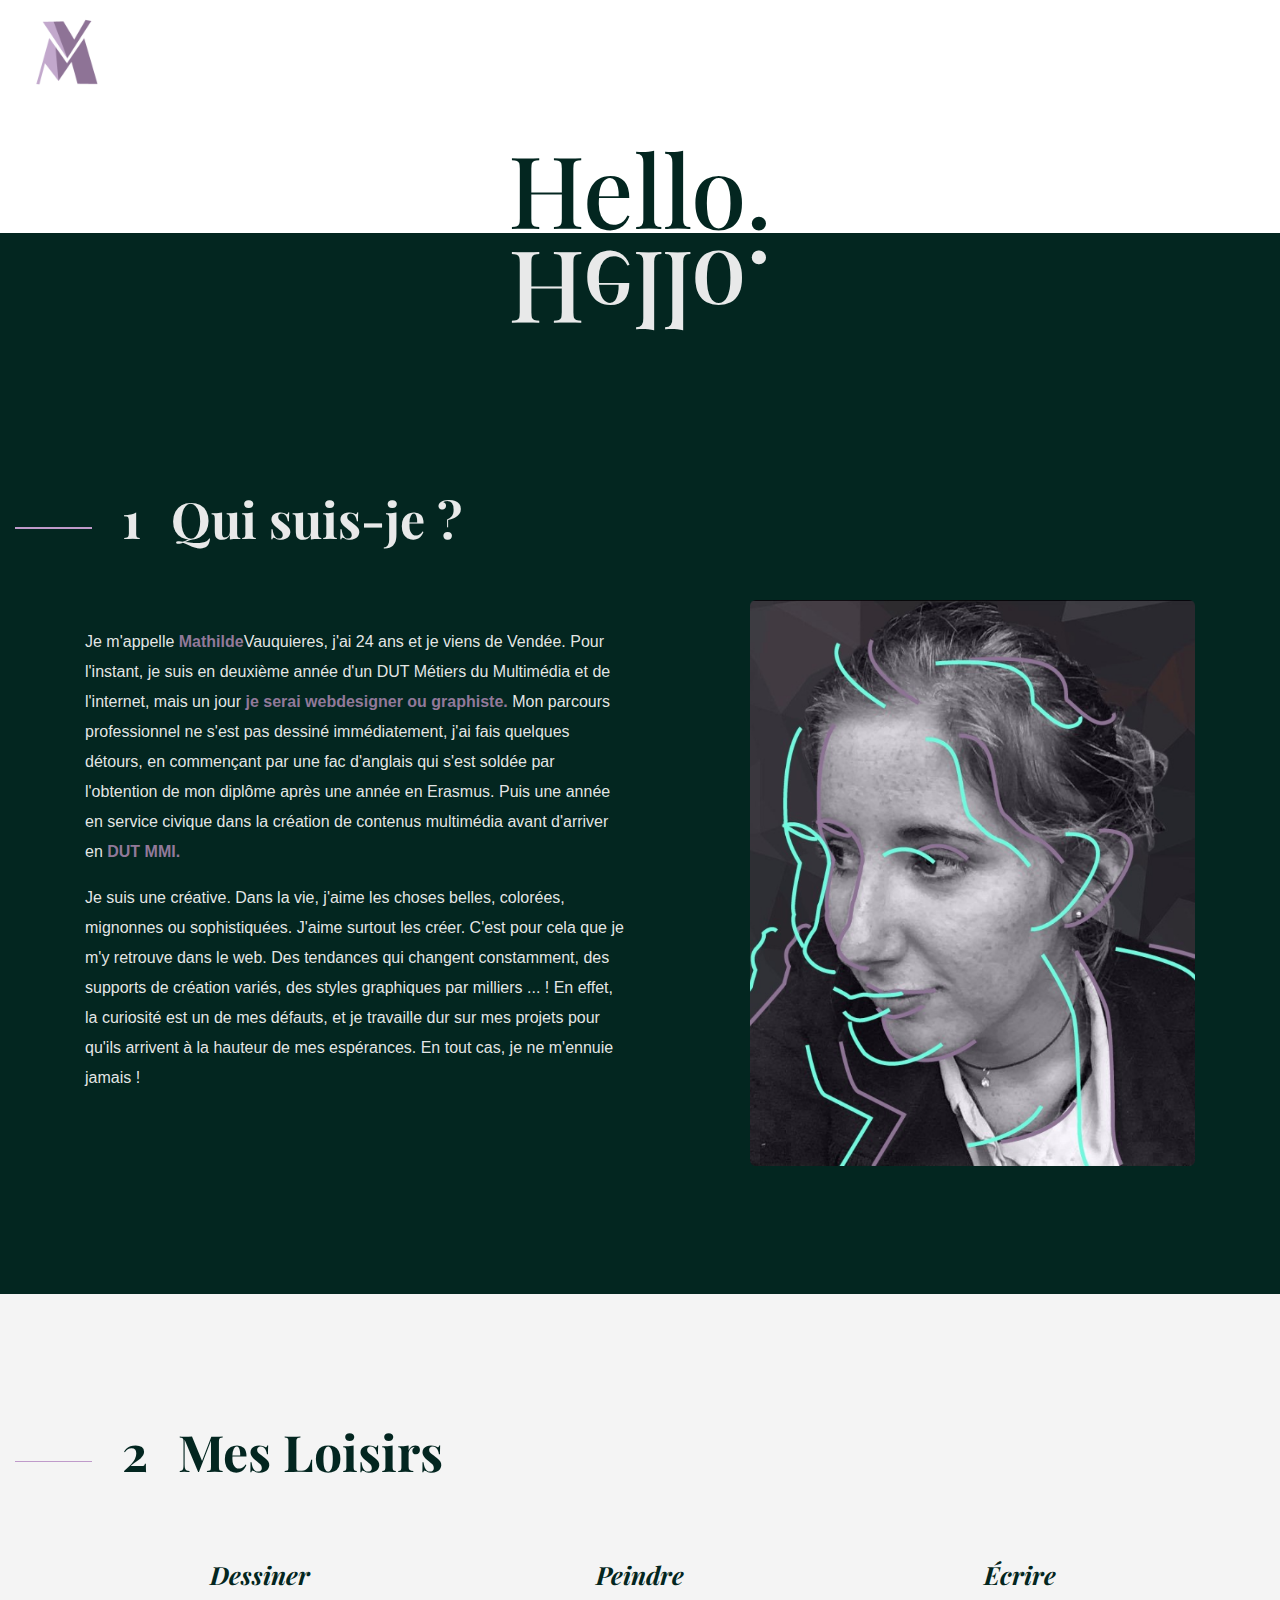
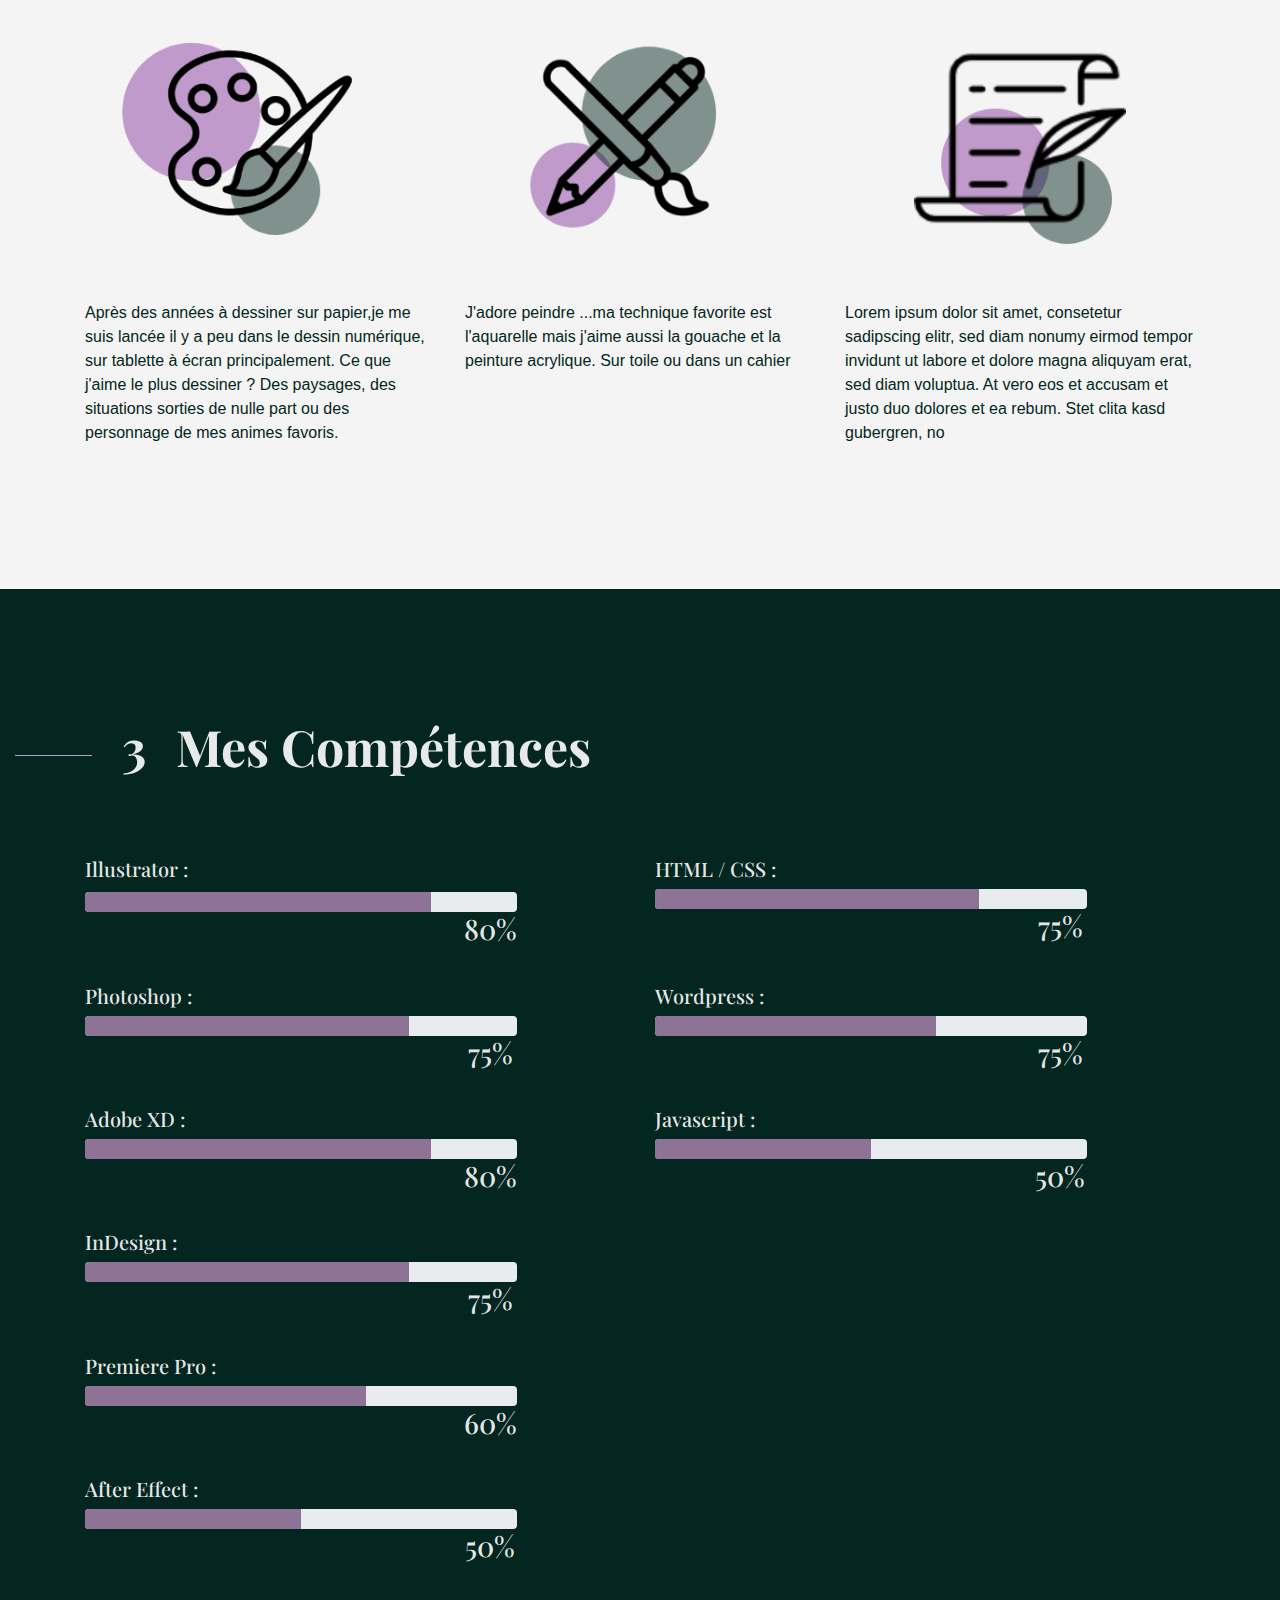
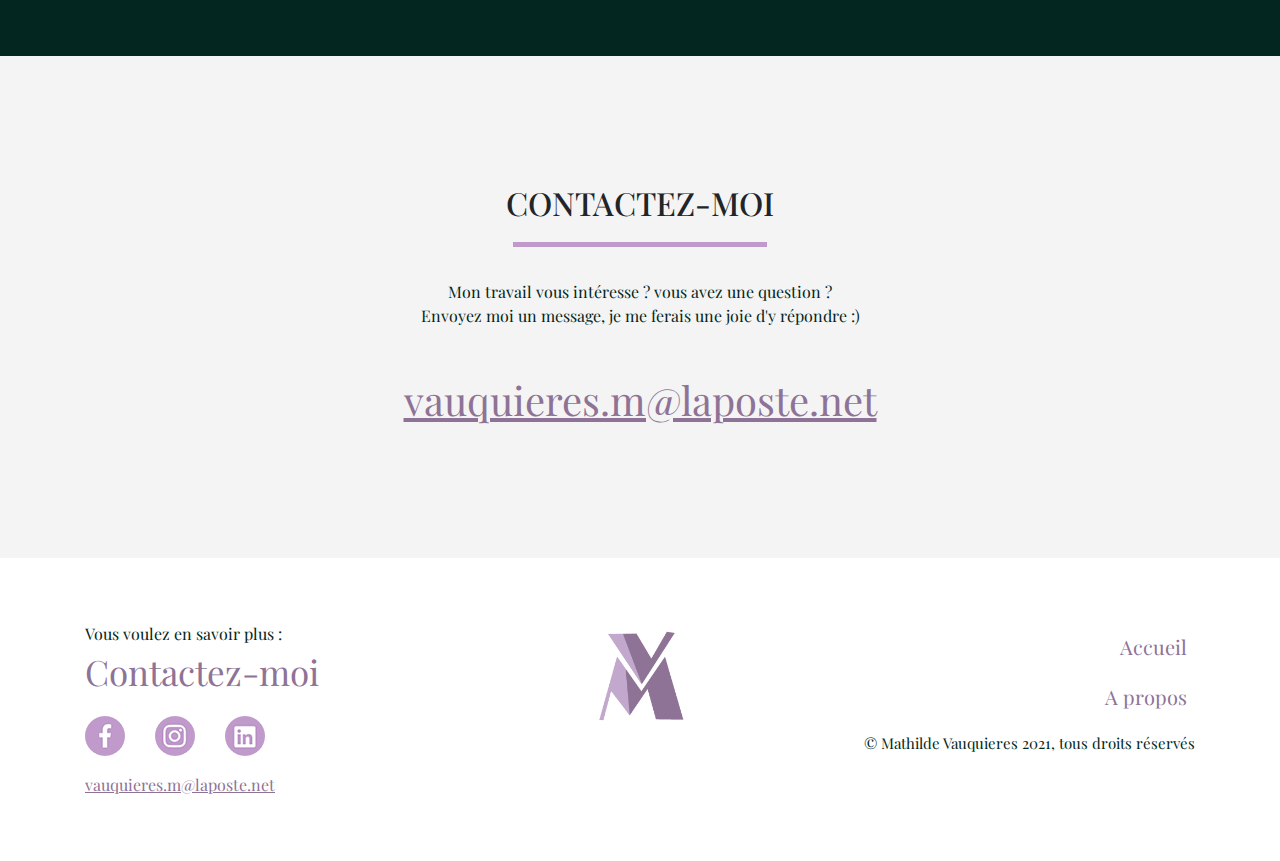
==== commit 0e3515eb: "Indiglu + dernières modifs" ====
--- a/about.html
+++ b/about.html
@@ -8,6 +8,8 @@
 	<link href="css/mediaqueries.css" rel="stylesheet">
 	<link href="https://stackpath.bootstrapcdn.com/bootstrap/4.1.3/css/bootstrap.min.css" rel="stylesheet">
 	<link href="https://fonts.googleapis.com/css2?family=Playfair+Display&display=swap" rel="stylesheet">
+	<link rel="icon" type="image/png" href="img/logo.png" />
+
 	<script src="js/script.js">
 	</script>
 	<script src="https://code.jquery.com/jquery-3.3.1.slim.min.js">
@@ -35,8 +37,8 @@
 			<div class="container">
 				<div class="row presentation">
 				<div class="col-lg-6">
-					<p class="texte">Je m'appelle <strong style="color:#917999;">Mathilde</strong>Vauquieres, j'ai 24 ans et je viens de Vendée. Pour l'instant, je suis en deuxième année d'un DUT Métiers du Multimédia et de l'internet, mais un jour <strong style="color:#917999;">je serai webdesigner ou graphiste.</strong> Mon parcours professionnel ne s'est pas dessiné immédiatement, j'ai fais quelques détours, en commençant par une fac d'anglais qui s'est soldée par l'obtention de mon diplôme après une année en Erasmus. Puis une année en service civique dans la création de contenus multimédia avant d'arriver en <strong style="color:#917999;">DUT MMI.</strong></p>
-					<p class="texte part2">Je suis une créative. Dans la vie, j'aime les choses belles, colorées, mignonnes ou sophistiquées. J'aime surtout les créer. C'est pour cela que je m'y retrouve dans le web. Des tendances qui changent constamment, des supports de création variés, des styles graphiques par milliers ... ! En effet, la curiosité est un de mes défauts, et je travaille dur sur mes projets pour qu'ils arrivent à la hauteur de mes espérances. En tout cas, je ne m'ennuie jamais !</p>
+					<p class="texte font tommy">Je m'appelle <strong style="color:#917999;">Mathilde</strong>Vauquieres, j'ai 24 ans et je viens de Vendée. Pour l'instant, je suis en deuxième année d'un DUT Métiers du Multimédia et de l'internet, mais un jour <strong style="color:#917999;">je serai webdesigner ou graphiste.</strong> Mon parcours professionnel ne s'est pas dessiné immédiatement, j'ai fais quelques détours, en commençant par une fac d'anglais qui s'est soldée par l'obtention de mon diplôme après une année en Erasmus. Puis une année en service civique dans la création de contenus multimédia avant d'arriver en <strong style="color:#917999;">DUT MMI.</strong></p>
+					<p class="texte part2 font tommy">Je suis une créative. Dans la vie, j'aime les choses belles, colorées, mignonnes ou sophistiquées. J'aime surtout les créer. C'est pour cela que je m'y retrouve dans le web. Des tendances qui changent constamment, des supports de création variés, des styles graphiques par milliers ... ! En effet, la curiosité est un de mes défauts, et je travaille dur sur mes projets pour qu'ils arrivent à la hauteur de mes espérances. En tout cas, je ne m'ennuie jamais !</p>
 				</div>
 				<div class="col-lg-1 col-md-6"></div><img class="col-lg-5 col-md-6 whoimg img-fluid" src="img/about.png"></div>
 			</div>
@@ -61,13 +63,14 @@
 			</div>
 			<div class="container">
 				<div class="row">
-					<p class="col-lg-4 col-md-4">J'aime dessiner pour décompresser tout en étant productive et créative. Après des années à dessiner sur papier,je me suis lancé il y a peu dans le dessin numérique, sur tablette à écran principalement. Ce que j'aime le plus dessiner ? Des paysages, des situations sorties de nulle part ou des personnage de mes animes favoris.</p>
-					<p class="col-lg-4 col-md-4">J'adore peindre ...ma technique favorite est l'aquarelle mais j'aime aussi la gouache et la peinture acrylique. Sur toile ou dans un cahier, Lorem ipsum dolor sit amet, consetetur sadipscing elitr, sed diam nonumy eirmod tempor invidunt ut labore et dolore magna aliquyam erat, sed diam voluptua. At vero eos et accusam et justo duo dolores et ea rebum. Stet clita kasd gubergren, no</p>
-					<p class="col-lg-4 col-md-4">Lorem ipsum dolor sit amet, consetetur sadipscing elitr, sed diam nonumy eirmod tempor invidunt ut labore et dolore magna aliquyam erat, sed diam voluptua. At vero eos et accusam et justo duo dolores et ea rebum. Stet clita kasd gubergren, no</p>
-				</div>
-			</div>
-		</div>
-	</section>
+					<p class="col-lg-4 col-md-4 font tommy">Après des années à dessiner sur papier,je me suis lancée il y a peu dans le dessin numérique, sur tablette à écran principalement. Ce que j'aime le plus dessiner ? Des paysages, des situations sorties de nulle part ou des personnage de mes animes favoris.</p>
+					<p class="col-lg-4 col-md-4 font tommy">J'adore peindre ...ma technique favorite est l'aquarelle mais j'aime aussi la gouache et la peinture acrylique. Sur toile ou dans un cahier</p>
+					<p class="col-lg-4 col-md-4 font tommy">Lorem ipsum dolor sit amet, consetetur sadipscing elitr, sed diam nonumy eirmod tempor invidunt ut labore et dolore magna aliquyam erat, sed diam voluptua. At vero eos et accusam et justo duo dolores et ea rebum. Stet clita kasd gubergren, no</p>
+				</div>
+			</div>
+		</div>
+	</section>
+
 	<section>
 		<div class="container-fluid competence">
 			<div class="row comptext">
@@ -80,8 +83,9 @@
 					<div class="col-lg-6 col-md-6 marge">
 						<h3 class="text-left titreprog">Illustrator :</h3>
 						<div class="progress barreprog">
-							<div aria-valuemax="75" aria-valuemin="0" aria-valuenow="25" class="progress-bar progress-bar-striped progress-bar-animated illustrator" role="progressbar"></div>
-						</div>
+							<div aria-valuemax="75" aria-valuemin="0" aria-valuenow="25" class="progress-bar illustrator" role="progressbar"></div>
+						</div>
+
 						<div class="container">
 							<div class="row">
 								<div class="col-lg-6 col-md-6"></div>
@@ -89,10 +93,11 @@
 							</div>
 						</div>
 					</div>
+
 					<div class="col-lg-6 col-md-6 marge">
 						<h3 class="text-left titreprog1">HTML / CSS :</h3>
 						<div class="progress barreprog">
-							<div aria-valuemax="100" aria-valuemin="0" aria-valuenow="50" class="progress-bar progress-bar-striped progress-bar-animated w-75" role="progressbar"></div>
+							<div aria-valuemax="100" aria-valuemin="0" aria-valuenow="50" class="progress-bar w-75" role="progressbar"></div>
 						</div>
 						<div class="container">
 							<div class="row">
@@ -104,31 +109,35 @@
 					<div class="col-lg-6 col-md-6 marge">
 						<h3 class="text-left titreprog1">Photoshop :</h3>
 						<div class="progress barreprog">
-							<div aria-valuemax="75" aria-valuemin="0" aria-valuenow="25" class="progress-bar progress-bar-striped progress-bar-animated w-75" role="progressbar"></div>
-						</div>
-						<div class="container">
-							<div class="row">
-								<div class="col-lg-6 col-md-6"></div>
-								<h3 class="col-lg-6 col-md-6 titreprog">75%</h3>
-							</div>
-						</div>
-					</div>
+							<div aria-valuemax="75" aria-valuemin="0" aria-valuenow="25" class="progress-bar  w-75" role="progressbar"></div>
+						</div>
+
+						<div class="container">
+							<div class="row">
+								<div class="col-lg-6 col-md-6"></div>
+								<h3 class="col-lg-6 col-md-6 titreprog">75%</h3>
+							</div>
+						</div>
+					</div>
+
 					<div class="col-lg-6 col-md-6 marge">
 						<h3 class="text-left titreprog1">Wordpress :</h3>
 						<div class="progress barreprog">
-							<div aria-valuemax="100" aria-valuemin="0" aria-valuenow="50" class="progress-bar progress-bar-striped progress-bar-animated wordpress" role="progressbar"></div>
-						</div>
-						<div class="container">
-							<div class="row">
-								<div class="col-lg-6 col-md-6"></div>
-								<h3 class="col-lg-6 col-md-6 titreprog">75%</h3>
-							</div>
-						</div>
-					</div>
+							<div aria-valuemax="100" aria-valuemin="0" aria-valuenow="50" class="progress-bar wordpress" role="progressbar"></div>
+						</div>
+
+						<div class="container">
+							<div class="row">
+								<div class="col-lg-6 col-md-6"></div>
+								<h3 class="col-lg-6 col-md-6 titreprog">75%</h3>
+							</div>
+						</div>
+					</div>
+
 					<div class="col-lg-6 col-md-6 marge">
 						<h3 class="text-left titreprog1">Adobe XD :</h3>
 						<div class="progress barreprog">
-							<div aria-valuemax="75" aria-valuemin="0" aria-valuenow="25" class="progress-bar progress-bar-striped progress-bar-animated illustrator" role="progressbar"></div>
+							<div aria-valuemax="75" aria-valuemin="0" aria-valuenow="25" class="progress-bar illustrator" role="progressbar"></div>
 						</div>
 						<div class="container">
 							<div class="row">
@@ -140,7 +149,7 @@
 					<div class="col-lg-6 col-md-6 marge">
 						<h3 class="text-left titreprog1">Javascript :</h3>
 						<div class="progress barreprog">
-							<div aria-valuemax="100" aria-valuemin="0" aria-valuenow="50" class="progress-bar progress-bar-striped progress-bar-animated wordpress w-50" role="progressbar"></div>
+							<div aria-valuemax="100" aria-valuemin="0" aria-valuenow="50" class="progress-bar wordpress w-50" role="progressbar"></div>
 						</div>
 						<div class="container">
 							<div class="row">
@@ -152,7 +161,7 @@
 					<div class="col-lg-6 col-md-6 marge">
 						<h3 class="text-left titreprog1">InDesign :</h3>
 						<div class="progress barreprog">
-							<div aria-valuemax="100" aria-valuemin="0" aria-valuenow="50" class="progress-bar progress-bar-striped progress-bar-animated wordpress w-75" role="progressbar"></div>
+							<div aria-valuemax="100" aria-valuemin="0" aria-valuenow="50" class="progress-bar wordpress w-75" role="progressbar"></div>
 						</div>
 						<div class="container">
 							<div class="row">
@@ -165,7 +174,7 @@
 					<div class="col-lg-6 col-md-6 marge">
 						<h3 class="text-left titreprog1">Premiere Pro :</h3>
 						<div class="progress barreprog">
-							<div aria-valuemax="100" aria-valuemin="0" aria-valuenow="50" class="progress-bar progress-bar-striped progress-bar-animated wordpress wordpress" role="progressbar"></div>
+							<div aria-valuemax="100" aria-valuemin="0" aria-valuenow="50" class="progress-bar wordpress" role="progressbar"></div>
 						</div>
 						<div class="container">
 							<div class="row">
@@ -178,7 +187,7 @@
 					<div class="col-lg-6 col-md-6 marge">
 						<h3 class="text-left titreprog1">After Effect :</h3>
 						<div class="progress barreprog">
-							<div aria-valuemax="100" aria-valuemin="0" aria-valuenow="50" class="progress-bar progress-bar-striped progress-bar-animated wordpress w-50" role="progressbar"></div>
+							<div aria-valuemax="100" aria-valuemin="0" aria-valuenow="50" class="progress-bar wordpress w-50" role="progressbar"></div>
 						</div>
 						<div class="container">
 							<div class="row">
@@ -191,36 +200,43 @@
 			</div>
 		</div>
 	</section>
+
 	<section class="formulaire">
 		<h2 class="text-center">CONTACTEZ-MOI</h2><img class="barreform" src="img/barre.png">
 		<p class="textform">Mon travail vous intéresse ? vous avez une question ?<br>
 		Envoyez moi un message, je me ferais une joie d'y répondre :)</p>
 		<div class="container">
-			<div class="row formu">
-				<form action="">
-					<div class="form-group">
-						<input class="form-control" placeholder="Votre nom & prénom" type="text">
-					</div>
-					<div class="form-group">
-						<input aria-describedby="emailHelp" class="form-control" placeholder="Votre email" type="email">
-					</div>
-					<div class="form-group">
-						<textarea class="form-control" placeholder="Votre message" rows="3"></textarea>
-					</div><button class="btn formbtn" type="submit">Envoyer</button>
-				</form>
-			</div>
-		</div>
-	</section>
+		
+			<a class="mail" style="font-size:40px;" href="mailto:vauquieres.m@laposte.net">vauquieres.m@laposte.net</a>
+
+		</div>
+	</section>
+
 	<footer class="footerabout">
 		<div class="container footerabout1">
 			<div class="row">
 				<div class="col-lg-4 col-md-6">
 					<p>Vous voulez en savoir plus :<br>
-					<a class="contact" href="#">Contactez-moi</a></p>
+						<a class="contact" href="about.html">Contactez-moi</a>
+					</p>
+
 					<div class="row icones">
-						<a href="https://www.facebook.com/mathilde.vauquieres/"><img class="col-lg-auto" src="img/fb.png"></a> <a href="https://www.instagram.com/mathilde.vauquieres/"><img class="col-lg-auto" src="img/insta.png"></a> <a href="https://www.linkedin.com/in/mathilde-vauquieres/"><img class="col-lg-auto" src="img/linkedin.png"></a>
-					</div><a class="mail" href="mailto:vauquieres.m@laposte.net">vauquieres.m@laposte.net</a>
-				</div>
+						<a href="https://www.facebook.com/mathilde.vauquieres/">
+							<img class="col-lg-auto" src="img/fb.png">
+						</a>
+
+						<a href="https://www.instagram.com/mathilde.vauquieres/">
+							<img class="col-lg-auto" src="img/insta.png">
+						</a> 
+						
+						<a href="https://www.linkedin.com/in/mathilde-vauquieres/">
+							<img class="col-lg-auto" src="img/linkedin.png">
+						</a>
+					</div>
+					
+					<a class="mail" href="mailto:vauquieres.m@laposte.net">vauquieres.m@laposte.net</a>
+				</div>
+
 				<div class="col-lg-4">
 					<p class="text-center"><a href="index.html"><img class="col-lg-auto" src="img/logo.png" style="width:40%;"></a></p>
 				</div>
@@ -233,6 +249,7 @@
 			</div>
 		</div>
 	</footer>
+
 	<script src="js/script.js">
 	</script>
 </body>
--- a/css/styles.css
+++ b/css/styles.css
@@ -363,6 +363,7 @@
 	font-size: 100px;
 	text-align: center;
 	margin-bottom: -1.2%;
+	padding-top: 10%;
 }
 
 .titreabout1 {
@@ -599,7 +600,7 @@
 
 /* ------------- projet mairie > part1-------------*/
 
-.projetsumup, .annee, .description, .charte, .dev, .com, .final, .next {
+.projetsumup,.projetsumupaff, .annee, .description, .charte, .dev, .com, .final, .next {
 	background-color: #f3f3f3;
 	font-family: "playfair display", sans-serif;
 	color: #032620;
@@ -708,6 +709,11 @@
 	height: 3px!important;
 }
 
-.textcc6 {
-	width: 75%;
-}+.imgaccueilaff{
+	margin-top:-44%;
+}
+
+.projetsumupaff{
+	padding-top:10%;
+}
+
--- a/css/mediaqueries.css
+++ b/css/mediaqueries.css
@@ -128,7 +128,7 @@
 		margin-top: 73%;
 	}
 	.img1 {
-		margin-top: -89%;
+		margin-top: -98%;
 		margin-left: 0%;
 	}
 	.num {
@@ -197,4 +197,28 @@
     	width: 15%;
 		z-index:999;
 	}
+	.imgaccueilaff{
+		display:block;
+		margin-top:-166%;
+	}
+	.aff{
+		color:#032620;
+	}
+
+	.sumuptel{
+		margin-top: -24%;
+	}
+
+	.mono{
+		display: flex;
+		justify-content: center;
+	}
+
+	.afftel{
+		padding-bottom:10%;
+	}
+
+	.textindi{
+		padding-top:10%;
+	}
 }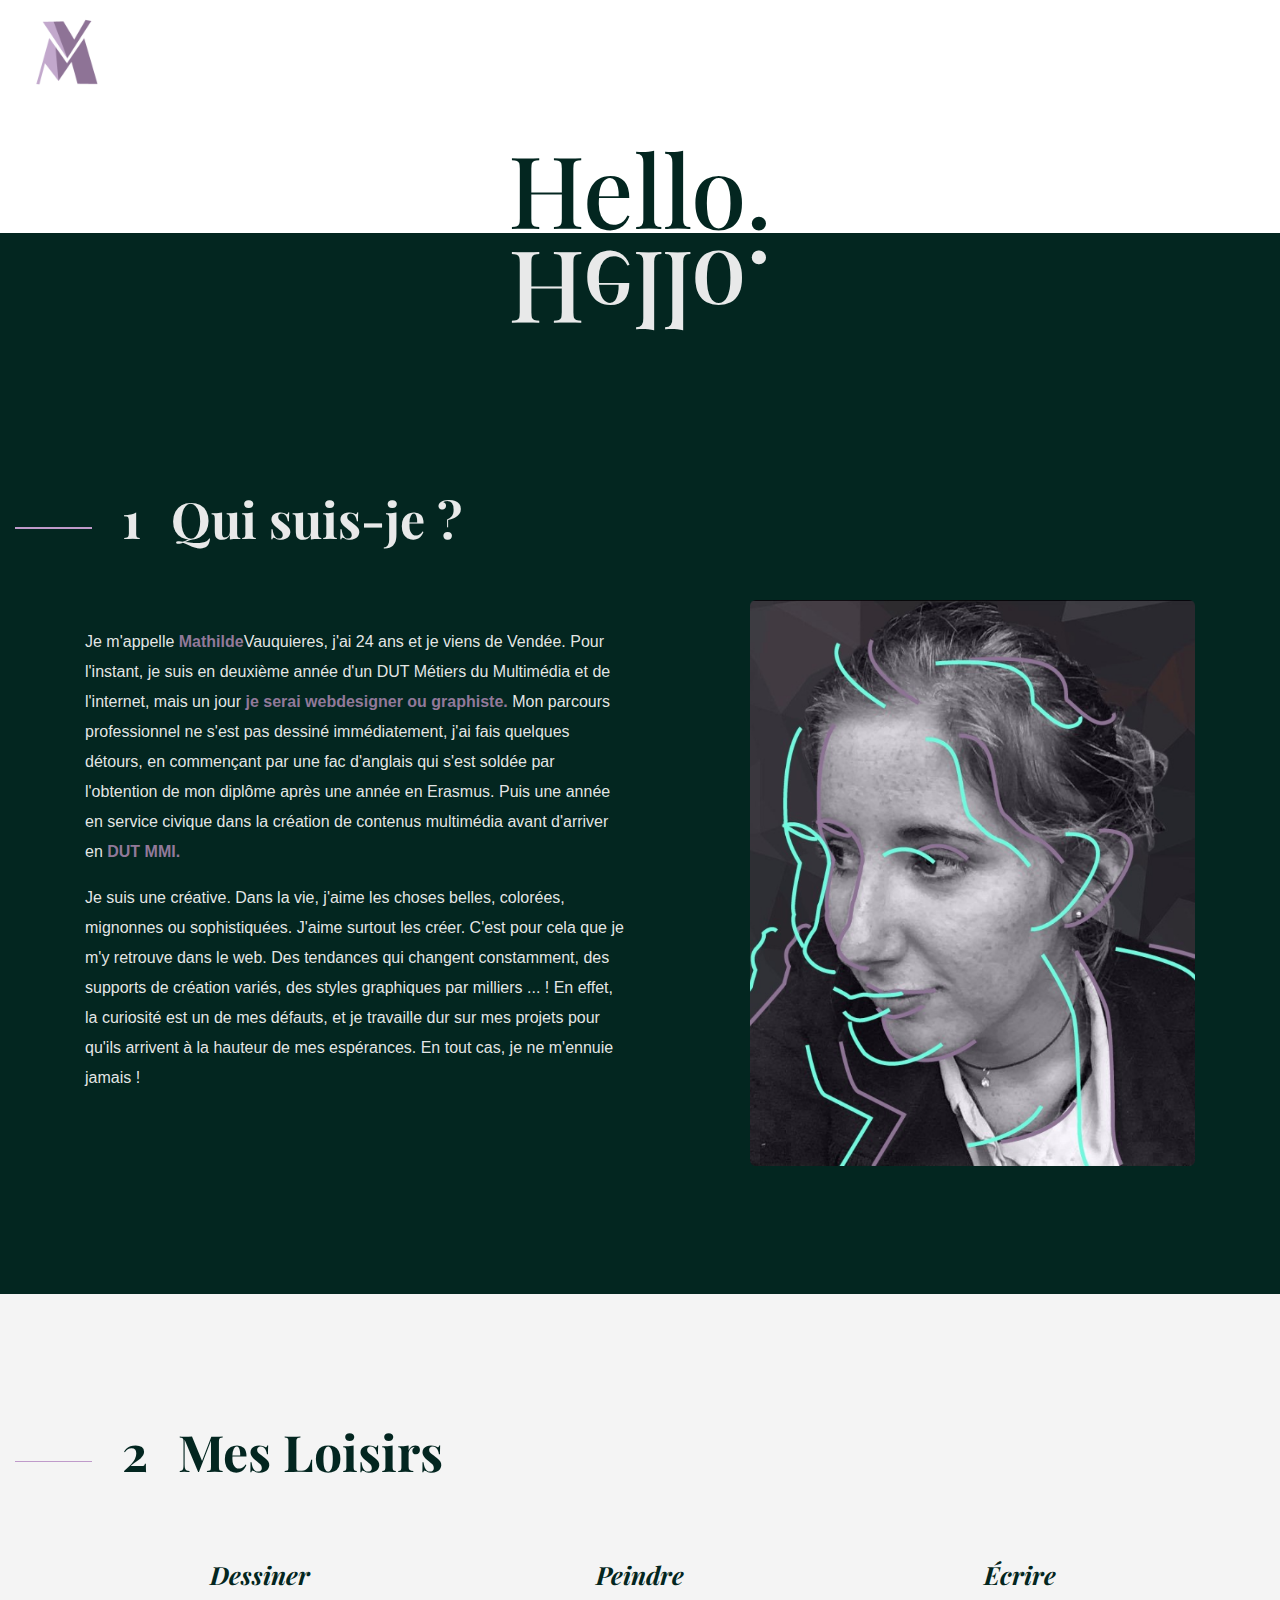
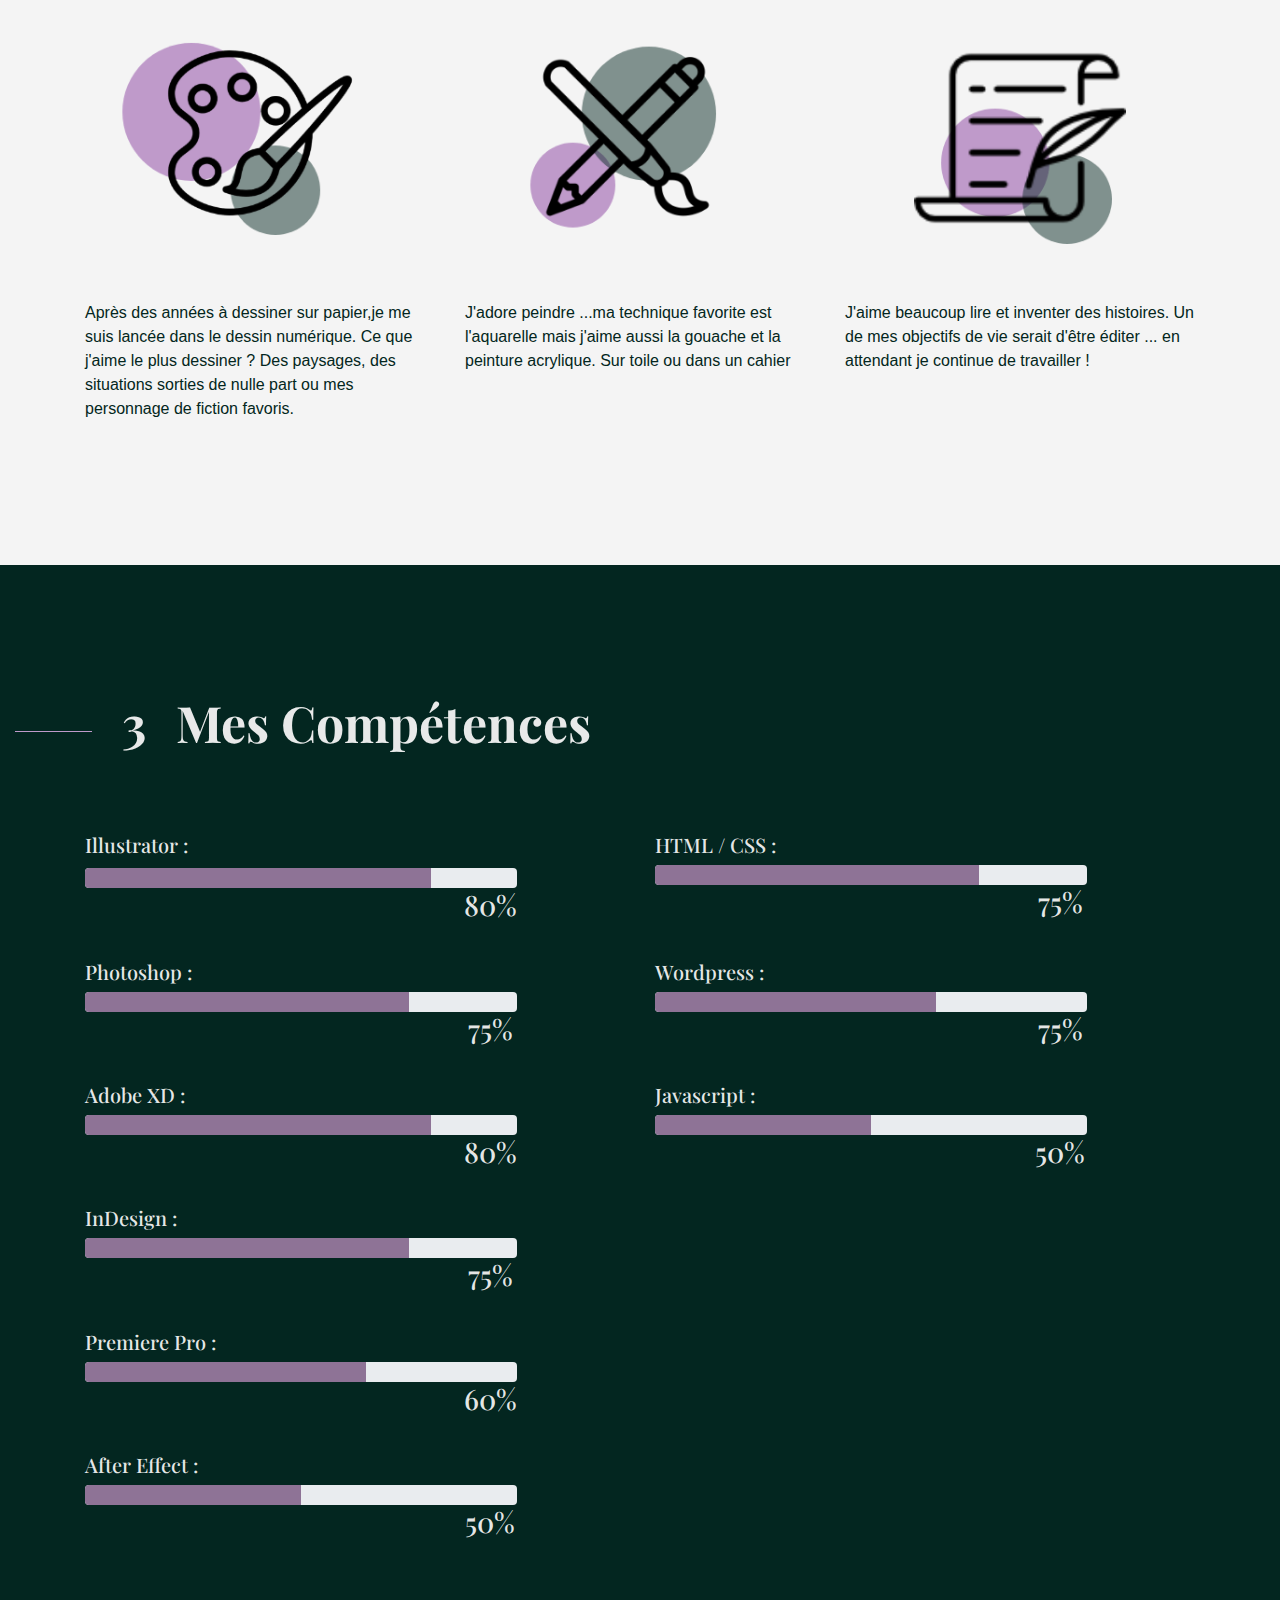
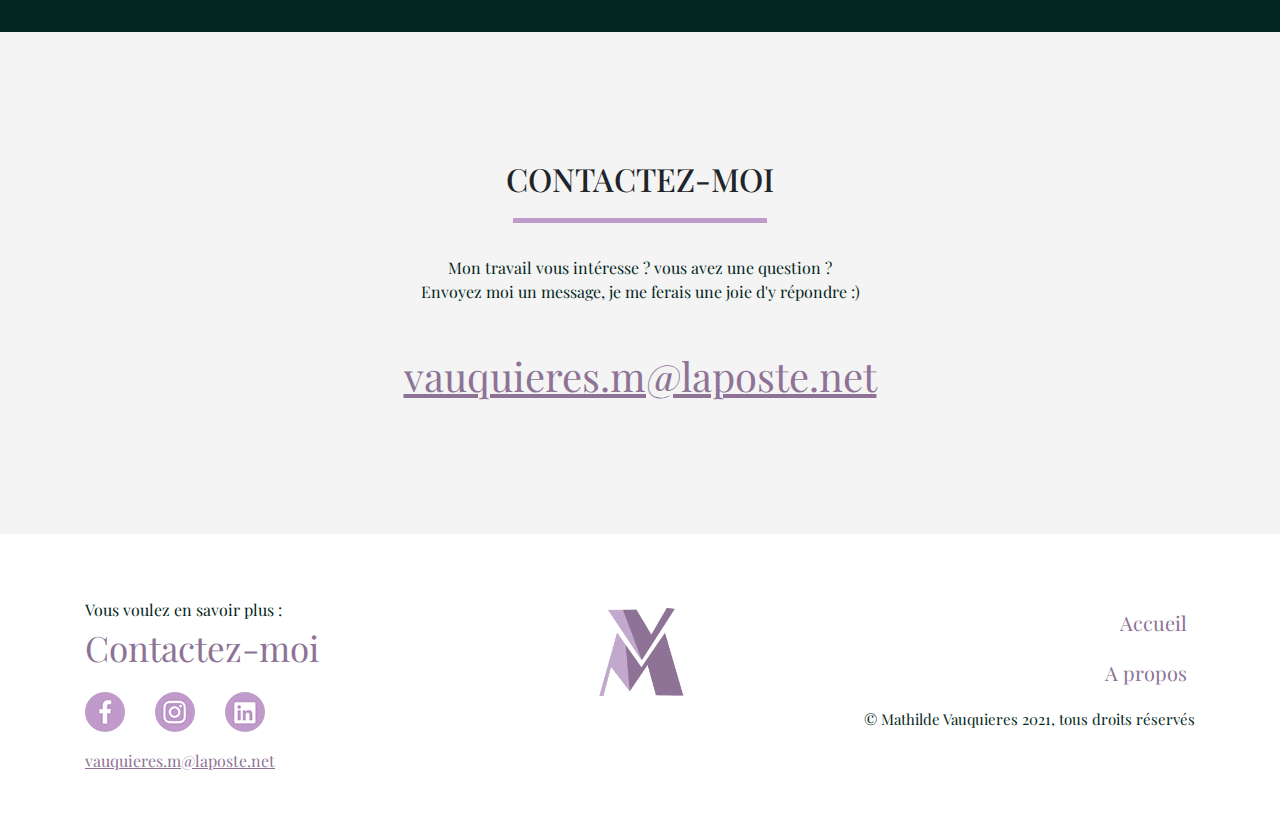
==== commit 496a66bf: "petite modif about et index" ====
--- a/about.html
+++ b/about.html
@@ -63,9 +63,9 @@
 			</div>
 			<div class="container">
 				<div class="row">
-					<p class="col-lg-4 col-md-4 font tommy">Après des années à dessiner sur papier,je me suis lancée il y a peu dans le dessin numérique, sur tablette à écran principalement. Ce que j'aime le plus dessiner ? Des paysages, des situations sorties de nulle part ou des personnage de mes animes favoris.</p>
+					<p class="col-lg-4 col-md-4 font tommy">Après des années à dessiner sur papier,je me suis lancée dans le dessin numérique. Ce que j'aime le plus dessiner ? Des paysages, des situations sorties de nulle part ou mes personnage de fiction favoris.</p>
 					<p class="col-lg-4 col-md-4 font tommy">J'adore peindre ...ma technique favorite est l'aquarelle mais j'aime aussi la gouache et la peinture acrylique. Sur toile ou dans un cahier</p>
-					<p class="col-lg-4 col-md-4 font tommy">Lorem ipsum dolor sit amet, consetetur sadipscing elitr, sed diam nonumy eirmod tempor invidunt ut labore et dolore magna aliquyam erat, sed diam voluptua. At vero eos et accusam et justo duo dolores et ea rebum. Stet clita kasd gubergren, no</p>
+					<p class="col-lg-4 col-md-4 font tommy"> J'aime beaucoup lire et inventer des histoires. Un de mes objectifs de vie serait d'être éditer ... en attendant je continue de travailler ! </p>
 				</div>
 			</div>
 		</div>
